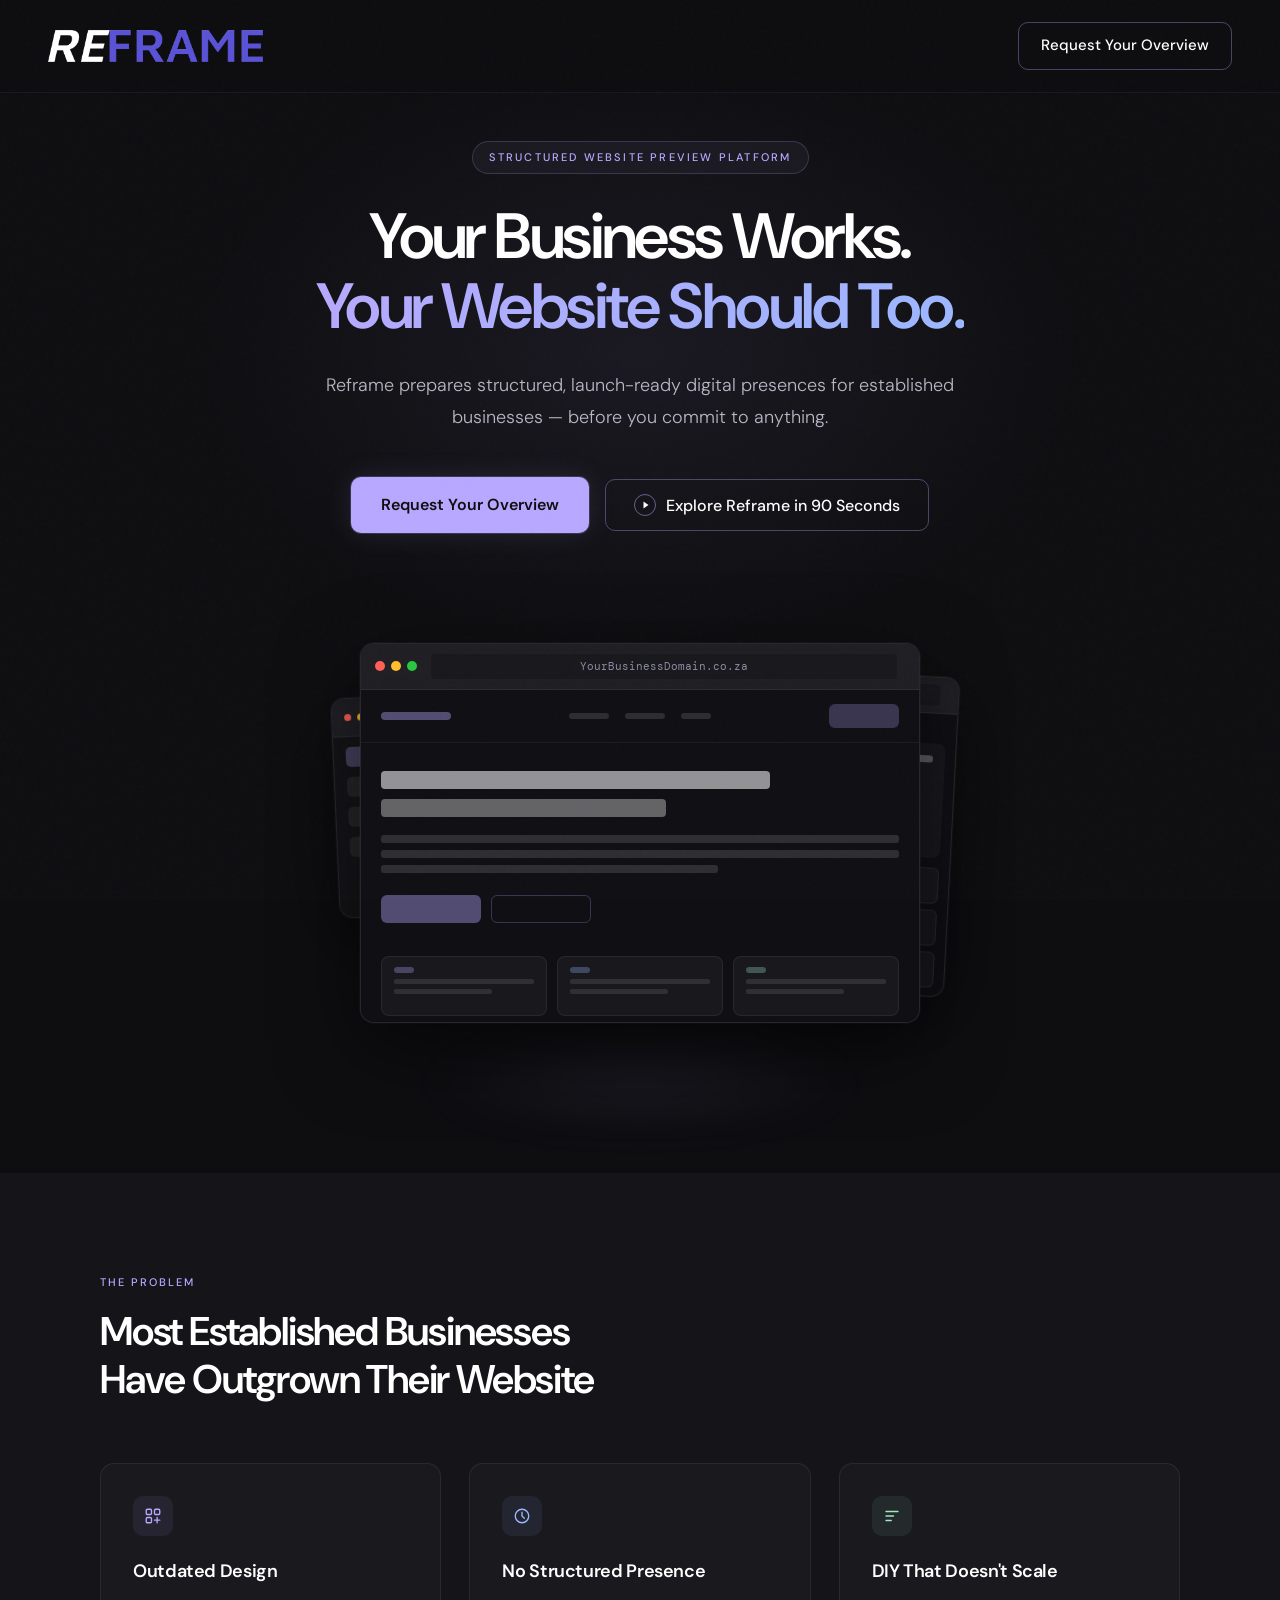
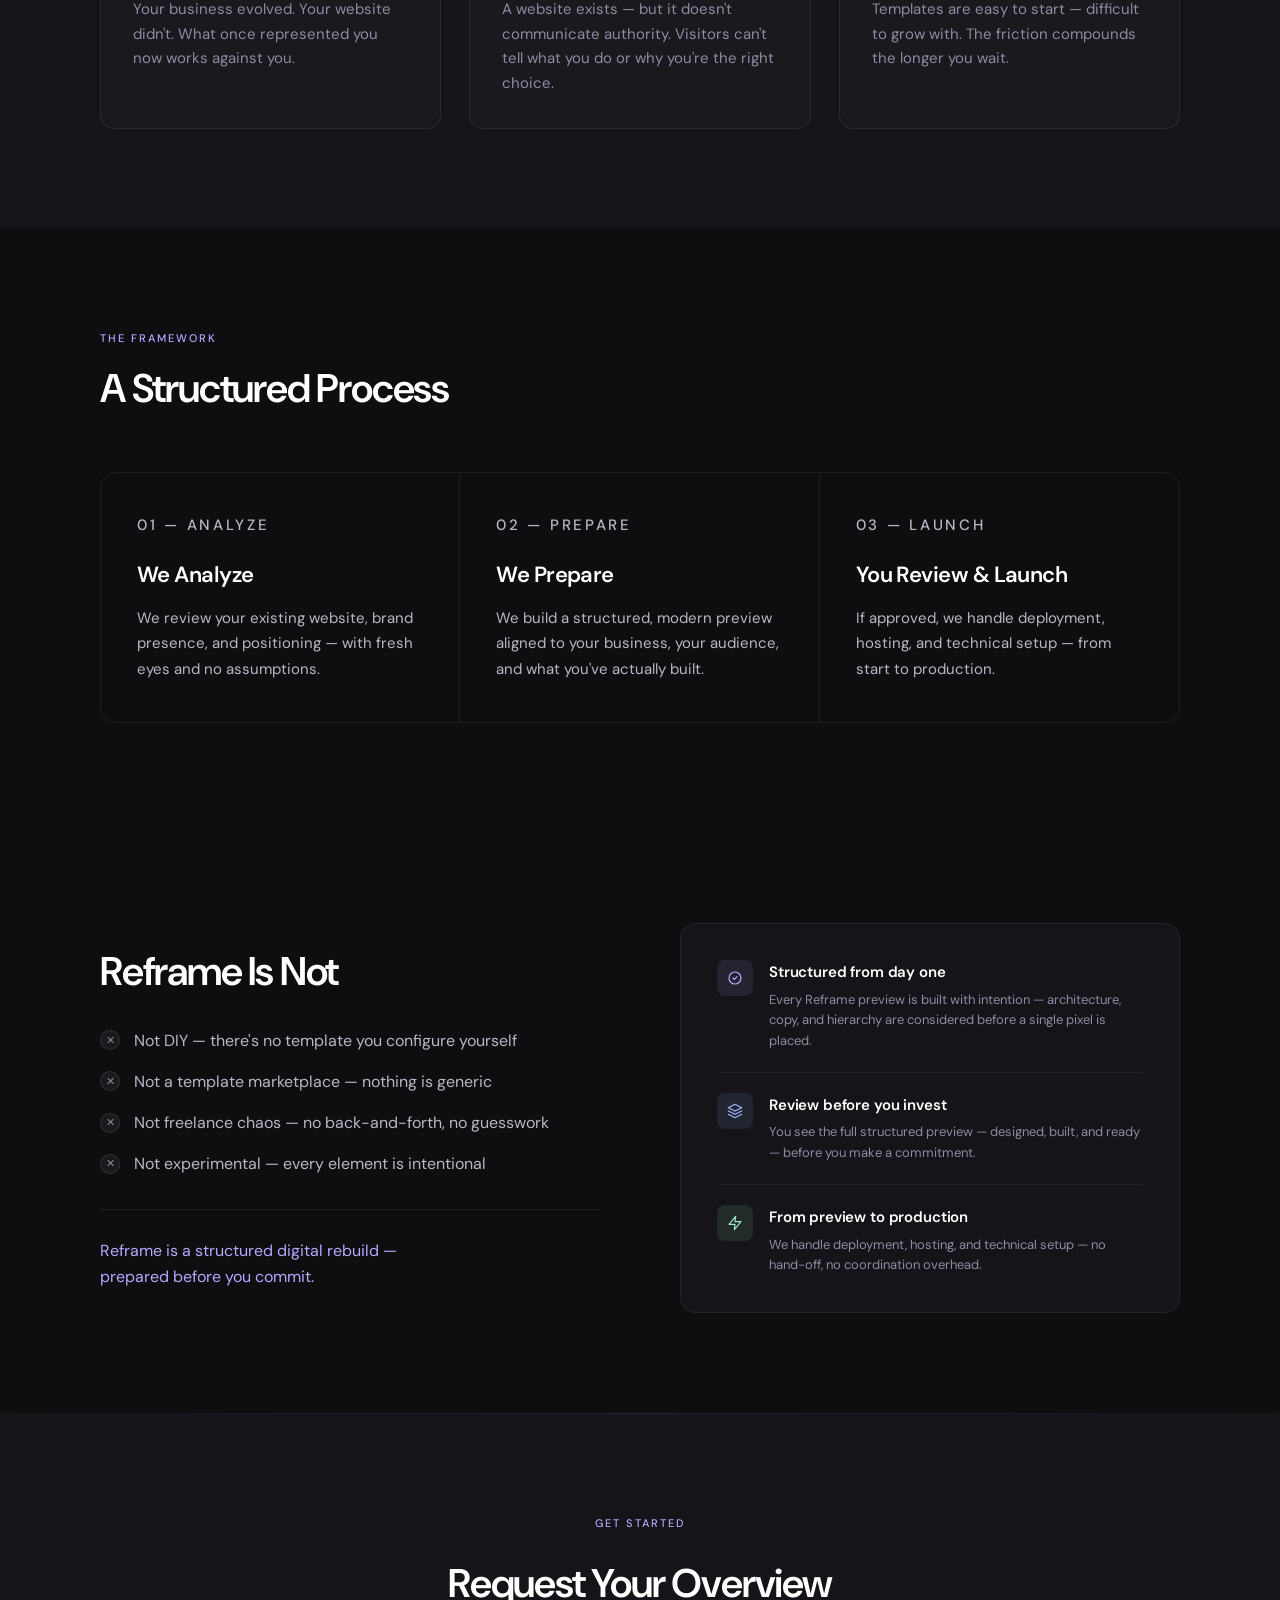
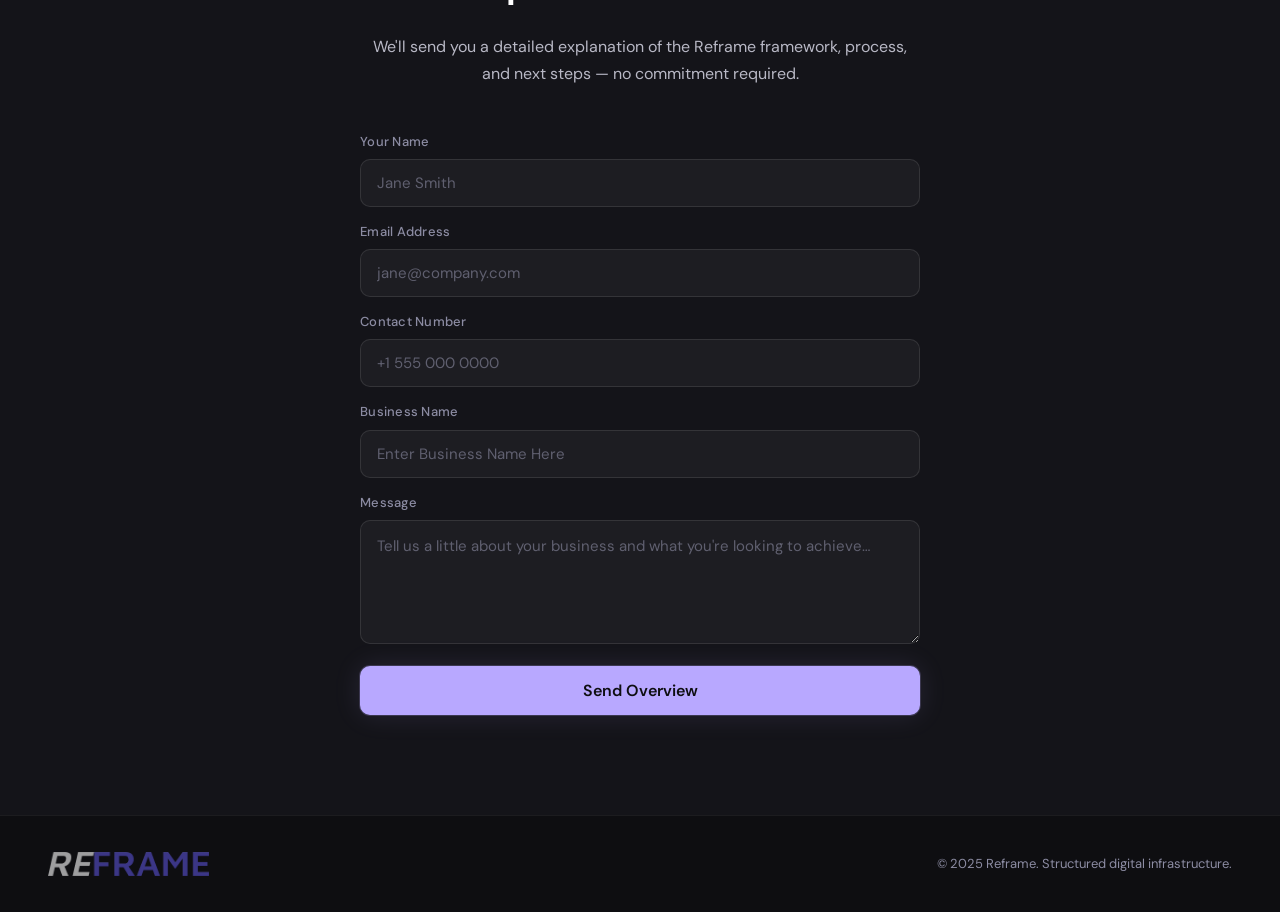
==== index.html @ ee1ba401 "Update index.html" ====
<!DOCTYPE html>
<html lang="en">
<head>
  <meta charset="UTF-8" />
  <meta name="viewport" content="width=device-width, initial-scale=1.0" />

  <!-- ─── PRIMARY SEO ───────────────────────────────────── -->
  <title>Reframe — Structured Website Preview Platform for Established Businesses</title>
  <meta name="description" content="Reframe prepares structured, launch-ready digital presences for established businesses — before you commit to anything. Review your new website before you invest." />
  <meta name="keywords" content="website redesign, structured website preview, business website rebuild, professional web presence, website for established businesses, launch-ready website" />
  <meta name="robots" content="index, follow" />
  <meta name="author" content="Reframe" />
  <link rel="canonical" href="https://www.reframe.io/" />

  <!-- ─── OPEN GRAPH (Facebook, LinkedIn) ───────────────── -->
  <meta property="og:type"        content="website" />
  <meta property="og:url"         content="https://www.reframe.io/" />
  <meta property="og:title"       content="Reframe — Structured Website Preview Platform" />
  <meta property="og:description" content="Reframe prepares structured, launch-ready digital presences for established businesses — before you commit to anything." />
  <meta property="og:image"       content="https://www.reframe.io/assets/og-image.png" />
  <meta property="og:image:width"  content="1200" />
  <meta property="og:image:height" content="630" />
  <meta property="og:site_name"   content="Reframe" />
  <meta property="og:locale"      content="en_US" />

  <!-- ─── TWITTER CARD ──────────────────────────────────── -->
  <meta name="twitter:card"        content="summary_large_image" />
  <meta name="twitter:title"       content="Reframe — Structured Website Preview Platform" />
  <meta name="twitter:description" content="Reframe prepares structured, launch-ready digital presences for established businesses — before you commit to anything." />
  <meta name="twitter:image"       content="https://www.reframe.io/assets/og-image.png" />

  <!-- ─── FAVICON ───────────────────────────────────────── -->
  <link rel="icon"             type="image/svg+xml"  href="assets/favicon.svg" />
  <link rel="icon"             type="image/png"      href="assets/favicon.png" sizes="32x32" />
  <link rel="apple-touch-icon"                       href="assets/apple-touch-icon.png" sizes="180x180" />

  <!-- ─── STRUCTURED DATA (JSON-LD) ────────────────────── -->
  <script type="application/ld+json">
  {
    "@context": "https://schema.org",
    "@type": "Organization",
    "name": "Reframe",
    "url": "https://www.reframe.io",
    "logo": "https://www.reframe.io/assets/reframe-logo.png",
    "description": "Reframe is a structured website preview platform for established businesses. We prepare launch-ready digital presences before you commit to anything.",
    "sameAs": [],
    "contactPoint": {
      "@type": "ContactPoint",
      "contactType": "customer enquiries",
      "availableLanguage": "English"
    }
  }
  </script>

  <script type="application/ld+json">
  {
    "@context": "https://schema.org",
    "@type": "WebSite",
    "name": "Reframe",
    "url": "https://www.reframe.io",
    "description": "Structured website preview platform for established businesses.",
    "potentialAction": {
      "@type": "SearchAction",
      "target": "https://www.reframe.io/?s={search_term_string}",
      "query-input": "required name=search_term_string"
    }
  }
  </script>

  <!-- ─── PERFORMANCE ───────────────────────────────────── -->
  <link rel="preconnect" href="https://fonts.googleapis.com" />
  <link rel="preconnect" href="https://fonts.gstatic.com" crossorigin />
  <link href="https://fonts.googleapis.com/css2?family=DM+Sans:ital,opsz,wght@0,9..40,300;0,9..40,400;0,9..40,500;0,9..40,600;1,9..40,300&family=DM+Mono:wght@300;400&display=swap" rel="stylesheet" />
  <style>
    *, *::before, *::after { box-sizing: border-box; margin: 0; padding: 0; }

    :root {
      --bg-primary:    #0E0E11;
      --bg-alt:        #141419;
      --text-primary:  #FFFFFF;
      --text-secondary:#B8B8C5;
      --text-muted:    #8C8CA3;
      --accent-lav:    #B8A8FF;
      --accent-blue:   #9BB8FF;
      --accent-mint:   #9FE6C3;
      --glow-lav:      rgba(184,168,255,0.12);
      --glow-lav-hover:rgba(184,168,255,0.18);
      --border-subtle: rgba(184,168,255,0.12);
    }

    html { scroll-behavior: smooth; }

    body {
      background: var(--bg-primary);
      color: var(--text-primary);
      font-family: 'DM Sans', sans-serif;
      font-size: 18px;
      line-height: 1.7;
      -webkit-font-smoothing: antialiased;
      overflow-x: hidden;
    }

    /* ─── NOISE TEXTURE OVERLAY ─────────────────────── */
    body::before {
      content: '';
      position: fixed;
      inset: 0;
      background-image: url("data:image/svg+xml,%3Csvg viewBox='0 0 256 256' xmlns='http://www.w3.org/2000/svg'%3E%3Cfilter id='noise'%3E%3CfeTurbulence type='fractalNoise' baseFrequency='0.9' numOctaves='4' stitchTiles='stitch'/%3E%3C/filter%3E%3Crect width='100%25' height='100%25' filter='url(%23noise)' opacity='0.04'/%3E%3C/svg%3E");
      pointer-events: none;
      z-index: 999;
      opacity: 0.5;
    }

    /* ─── NAVIGATION ────────────────────────────────── */
    nav {
      position: fixed;
      top: 0; left: 0; right: 0;
      z-index: 100;
      display: flex;
      align-items: center;
      justify-content: space-between;
      padding: 22px 48px;
      background: rgba(14,14,17,0.82);
      backdrop-filter: blur(14px);
      -webkit-backdrop-filter: blur(14px);
      border-bottom: 1px solid rgba(184,168,255,0.07);
    }

    .nav-logo {
      display: inline-flex;
      align-items: center;
      text-decoration: none;
    }
    .nav-logo img {
      height: 32px;
      width: auto;
      display: block;
    }
    .nav-logo span { color: var(--accent-lav); }

    .nav-cta {
      display: inline-flex;
      align-items: center;
      gap: 8px;
      padding: 10px 22px;
      border: 1px solid rgba(184,168,255,0.35);
      border-radius: 10px;
      color: var(--text-primary);
      font-size: 15px;
      font-weight: 500;
      text-decoration: none;
      background: transparent;
      cursor: pointer;
      transition: background 0.25s, border-color 0.25s;
      font-family: inherit;
    }
    .nav-cta:hover {
      background: rgba(184,168,255,0.08);
      border-color: rgba(184,168,255,0.55);
    }

    /* ─── HERO ──────────────────────────────────────── */
    .hero {
      min-height: 100vh;
      display: flex;
      flex-direction: column;
      align-items: center;
      justify-content: center;
      padding: 140px 24px 80px;
      text-align: center;
      position: relative;
      overflow: hidden;
    }

    /* Radial glow behind hero content */
    .hero::after {
      content: '';
      position: absolute;
      top: 30%;
      left: 50%;
      transform: translate(-50%, -50%);
      width: 900px;
      height: 600px;
      background: radial-gradient(ellipse at center, rgba(184,168,255,0.07) 0%, transparent 70%);
      pointer-events: none;
      z-index: 0;
    }

    .hero-inner { position: relative; z-index: 2; }

    .hero-label {
      display: inline-block;
      font-size: 11px;
      font-weight: 500;
      letter-spacing: 0.2em;
      text-transform: uppercase;
      color: var(--accent-lav);
      margin-bottom: 28px;
      padding: 6px 16px;
      border: 1px solid rgba(184,168,255,0.2);
      border-radius: 100px;
      background: rgba(184,168,255,0.05);
    }

    .hero h1 {
      font-size: clamp(40px, 6vw, 64px);
      font-weight: 600;
      letter-spacing: -0.04em;
      line-height: 1.1;
      margin-bottom: 28px;
      color: var(--text-primary);
    }

    .hero h1 em {
      font-style: normal;
      background: linear-gradient(135deg, var(--accent-lav) 0%, var(--accent-blue) 100%);
      -webkit-background-clip: text;
      -webkit-text-fill-color: transparent;
      background-clip: text;
    }

    .hero-sub {
      max-width: 650px;
      margin: 0 auto 44px;
      color: var(--text-secondary);
      font-size: 18px;
      font-weight: 300;
      line-height: 1.75;
    }

    .hero-buttons {
      display: flex;
      align-items: center;
      justify-content: center;
      gap: 16px;
      flex-wrap: wrap;
    }

    /* Primary button */
    .btn-primary {
      position: relative;
      display: inline-flex;
      align-items: center;
      gap: 8px;
      padding: 14px 30px;
      background: var(--accent-lav);
      color: #0E0E11;
      border: none;
      border-radius: 10px;
      font-size: 16px;
      font-weight: 600;
      font-family: inherit;
      cursor: pointer;
      text-decoration: none;
      box-shadow: 0 0 28px rgba(184,168,255,0.12), 0 0 0 1px rgba(184,168,255,0.2);
      transition: transform 0.22s cubic-bezier(.34,1.56,.64,1), box-shadow 0.22s;
      overflow: hidden;
    }
    .btn-primary:hover {
      transform: scale(1.03);
      box-shadow: 0 0 40px rgba(184,168,255,0.18), 0 0 0 1px rgba(184,168,255,0.3);
    }
    /* Animated light streak */
    .btn-primary::after {
      content: '';
      position: absolute;
      top: -50%;
      left: -80%;
      width: 60%;
      height: 200%;
      background: linear-gradient(105deg, transparent, rgba(255,255,255,0.22), transparent);
      transform: skewX(-20deg);
      transition: none;
    }
    .btn-primary:hover::after {
      animation: streak 1.2s ease forwards;
    }
    @keyframes streak {
      0%   { left: -80%; opacity: 1; }
      100% { left: 130%; opacity: 0; }
    }

    /* Secondary button */
    .btn-secondary {
      display: inline-flex;
      align-items: center;
      gap: 10px;
      padding: 14px 28px;
      background: transparent;
      color: var(--text-primary);
      border: 1px solid rgba(184,168,255,0.35);
      border-radius: 10px;
      font-size: 16px;
      font-weight: 500;
      font-family: inherit;
      cursor: pointer;
      transition: background 0.22s, border-color 0.22s;
      text-decoration: none;
    }
    .btn-secondary:hover {
      background: rgba(184,168,255,0.08);
      border-color: rgba(184,168,255,0.55);
    }

    .play-icon {
      display: inline-flex;
      align-items: center;
      justify-content: center;
      width: 22px;
      height: 22px;
      border: 1px solid rgba(184,168,255,0.5);
      border-radius: 50%;
      flex-shrink: 0;
    }
    .play-icon svg { margin-left: 2px; }

    /* ─── HERO WINDOWS ──────────────────────────────── */
    .hero-visual {
      position: relative;
      margin-top: 80px;
      width: 100%;
      max-width: 1000px;
      height: 480px;
      perspective: 1400px;
    }

    /* Glow beneath windows */
    .hero-visual::before {
      content: '';
      position: absolute;
      bottom: -40px;
      left: 50%;
      transform: translateX(-50%);
      width: 70%;
      height: 100px;
      background: radial-gradient(ellipse, rgba(184,168,255,0.08) 0%, transparent 70%);
      filter: blur(20px);
      pointer-events: none;
    }

    .ui-window {
      position: absolute;
      border-radius: 14px;
      background: #16161C;
      border: 1px solid rgba(255,255,255,0.07);
      box-shadow: 0 24px 80px rgba(0,0,0,0.55), 0 0 0 1px rgba(255,255,255,0.04);
      overflow: hidden;
      animation: float 6s ease-in-out infinite;
      will-change: transform;
    }

    .ui-window-main {
      width: 560px;
      height: 380px;
      top: 30px;
      left: 50%;
      transform: translateX(-50%);
      z-index: 3;
      animation-delay: 0s;
    }

    .ui-window-mobile {
      width: 180px;
      height: 320px;
      top: 60px;
      right: 2%;
      transform: rotate(3deg);
      z-index: 2;
      animation-delay: -2s;
    }

    .ui-window-cms {
      width: 260px;
      height: 220px;
      top: 80px;
      left: 3%;
      transform: rotate(-2.5deg);
      z-index: 2;
      animation-delay: -4s;
    }

    @keyframes float {
      0%,100% { transform: translateY(0) translateX(-50%); }
      50%      { transform: translateY(-10px) translateX(-50%); }
    }
    .ui-window-mobile { animation: floatMobile 6s ease-in-out infinite; }
    @keyframes floatMobile {
      0%,100% { transform: translateY(0) rotate(3deg); }
      50%      { transform: translateY(-10px) rotate(3deg); }
    }
    .ui-window-cms { animation: floatCMS 6s ease-in-out infinite; }
    @keyframes floatCMS {
      0%,100% { transform: translateY(0) rotate(-2.5deg); }
      50%      { transform: translateY(-8px) rotate(-2.5deg); }
    }

    /* Window chrome bar */
    .win-chrome {
      display: flex;
      align-items: center;
      gap: 6px;
      padding: 10px 14px;
      background: rgba(255,255,255,0.04);
      border-bottom: 1px solid rgba(255,255,255,0.06);
      backdrop-filter: blur(8px);
    }
    .win-dot {
      width: 10px; height: 10px;
      border-radius: 50%;
    }
    .dot-red   { background: #FF5F57; }
    .dot-yel   { background: #FFBD2E; }
    .dot-grn   { background: #28C840; }

    .win-url {
      flex: 1;
      text-align: center;
      font-size: 11px;
      font-family: 'DM Mono', monospace;
      color: var(--text-muted);
      background: rgba(0,0,0,0.2);
      border-radius: 4px;
      padding: 3px 8px;
      margin: 0 8px;
    }

    /* Main window content — desktop mockup */
    .win-body { padding: 0; overflow: hidden; }

    .mock-desktop {
      height: calc(380px - 34px);
      background: #0F0F14;
      display: flex;
      flex-direction: column;
    }
    .mock-topbar {
      padding: 14px 20px;
      display: flex;
      align-items: center;
      justify-content: space-between;
      border-bottom: 1px solid rgba(255,255,255,0.05);
    }
    .mock-logo-bar {
      width: 70px;
      height: 8px;
      background: rgba(184,168,255,0.4);
      border-radius: 4px;
    }
    .mock-nav-items {
      display: flex; gap: 16px;
    }
    .mock-nav-item {
      width: 40px; height: 6px;
      background: rgba(255,255,255,0.12);
      border-radius: 3px;
    }
    .mock-cta-bar {
      width: 70px; height: 24px;
      background: rgba(184,168,255,0.25);
      border-radius: 6px;
    }
    .mock-hero-area {
      padding: 28px 20px 20px;
      flex: 1;
    }
    .mock-h1-line {
      height: 18px;
      width: 75%;
      background: rgba(255,255,255,0.55);
      border-radius: 4px;
      margin-bottom: 10px;
    }
    .mock-h1-line-2 {
      height: 18px;
      width: 55%;
      background: rgba(255,255,255,0.35);
      border-radius: 4px;
      margin-bottom: 18px;
    }
    .mock-sub-lines { margin-bottom: 22px; }
    .mock-sub-line {
      height: 8px;
      background: rgba(255,255,255,0.13);
      border-radius: 3px;
      margin-bottom: 7px;
    }
    .mock-sub-line:last-child { width: 65%; }
    .mock-buttons-row { display: flex; gap: 10px; }
    .mock-btn {
      height: 28px;
      width: 100px;
      border-radius: 6px;
    }
    .mock-btn-fill { background: rgba(184,168,255,0.4); }
    .mock-btn-ghost {
      background: transparent;
      border: 1px solid rgba(184,168,255,0.25);
    }
    .mock-cards {
      display: grid;
      grid-template-columns: 1fr 1fr 1fr;
      gap: 10px;
      padding: 0 20px 20px;
    }
    .mock-card {
      height: 60px;
      background: rgba(255,255,255,0.04);
      border: 1px solid rgba(255,255,255,0.07);
      border-radius: 8px;
      padding: 10px 12px;
    }
    .mock-card-dot {
      width: 20px; height: 6px;
      background: rgba(184,168,255,0.3);
      border-radius: 3px;
      margin-bottom: 6px;
    }
    .mock-card-lines { display: flex; flex-direction: column; gap: 5px; }
    .mock-card-line {
      height: 5px;
      background: rgba(255,255,255,0.1);
      border-radius: 2px;
    }
    .mock-card-line:last-child { width: 70%; }

    /* Mobile mockup */
    .mock-mobile {
      height: calc(320px - 34px);
      background: #0F0F14;
      display: flex;
      flex-direction: column;
      padding: 12px 10px;
      gap: 10px;
    }
    .mock-mob-bar {
      height: 8px;
      background: rgba(184,168,255,0.3);
      border-radius: 4px;
      width: 50%;
    }
    .mock-mob-hero {
      background: rgba(255,255,255,0.04);
      border-radius: 8px;
      padding: 12px;
      flex: 1;
    }
    .mock-mob-line {
      height: 7px;
      background: rgba(255,255,255,0.3);
      border-radius: 3px;
      margin-bottom: 6px;
    }
    .mock-mob-line:nth-child(2) { width: 80%; background: rgba(255,255,255,0.18); }
    .mock-mob-line:nth-child(3) { width: 60%; background: rgba(255,255,255,0.12); }
    .mock-mob-btn {
      margin-top: 14px;
      height: 24px;
      width: 80%;
      background: rgba(184,168,255,0.35);
      border-radius: 5px;
    }
    .mock-mob-cards {
      display: flex;
      flex-direction: column;
      gap: 6px;
    }
    .mock-mob-card {
      height: 36px;
      background: rgba(255,255,255,0.04);
      border: 1px solid rgba(255,255,255,0.07);
      border-radius: 6px;
    }

    /* CMS mockup */
    .mock-cms {
      height: calc(220px - 34px);
      background: #0C0C10;
      display: flex;
      gap: 0;
    }
    .mock-cms-sidebar {
      width: 44px;
      background: rgba(255,255,255,0.03);
      border-right: 1px solid rgba(255,255,255,0.06);
      padding: 10px 0;
      display: flex;
      flex-direction: column;
      align-items: center;
      gap: 10px;
    }
    .cms-icon {
      width: 20px; height: 20px;
      background: rgba(255,255,255,0.07);
      border-radius: 5px;
    }
    .cms-icon-active { background: rgba(184,168,255,0.3); }
    .mock-cms-main {
      flex: 1;
      padding: 12px;
      display: flex;
      flex-direction: column;
      gap: 8px;
    }
    .cms-header-row {
      display: flex;
      align-items: center;
      justify-content: space-between;
    }
    .cms-title-bar {
      width: 80px; height: 8px;
      background: rgba(255,255,255,0.35);
      border-radius: 3px;
    }
    .cms-add-btn {
      width: 50px; height: 18px;
      background: rgba(184,168,255,0.25);
      border-radius: 4px;
    }
    .cms-row {
      display: flex;
      gap: 6px;
      align-items: center;
      padding: 6px 8px;
      background: rgba(255,255,255,0.03);
      border-radius: 5px;
      border: 1px solid rgba(255,255,255,0.05);
    }
    .cms-row-dot {
      width: 6px; height: 6px;
      border-radius: 50%;
      background: var(--accent-mint);
      flex-shrink: 0;
    }
    .cms-row-label { flex: 1; height: 6px; background: rgba(255,255,255,0.15); border-radius: 3px; }
    .cms-row-label-sm { width: 50%; }
    .cms-row-badge {
      width: 30px; height: 12px;
      background: rgba(155,184,255,0.2);
      border-radius: 3px;
      flex-shrink: 0;
    }

    /* ─── SECTION BASE ──────────────────────────────── */
    section { padding: 100px 48px; }
    .section-alt { background: var(--bg-alt); }
    .section-inner { max-width: 1080px; margin: 0 auto; }

    /* ─── PROBLEM SECTION ───────────────────────────── */
    .problem-section { background: var(--bg-alt); }

    .section-eyebrow {
      font-size: 11px;
      font-weight: 500;
      letter-spacing: 0.18em;
      text-transform: uppercase;
      color: var(--accent-lav);
      margin-bottom: 16px;
    }

    .section-title {
      font-size: clamp(28px, 4vw, 40px);
      font-weight: 600;
      letter-spacing: -0.03em;
      line-height: 1.2;
      margin-bottom: 60px;
      color: var(--text-primary);
    }

    .problem-grid {
      display: grid;
      grid-template-columns: repeat(auto-fit, minmax(260px, 1fr));
      gap: 28px;
    }

    .problem-card {
      padding: 32px;
      background: rgba(255,255,255,0.025);
      border: 1px solid rgba(255,255,255,0.07);
      border-radius: 14px;
      transition: border-color 0.3s, background 0.3s;
    }
    .problem-card:hover {
      border-color: rgba(184,168,255,0.2);
      background: rgba(184,168,255,0.03);
    }

    .problem-icon {
      width: 40px; height: 40px;
      border-radius: 10px;
      background: rgba(184,168,255,0.08);
      display: flex;
      align-items: center;
      justify-content: center;
      margin-bottom: 20px;
      color: var(--accent-lav);
    }

    .problem-card h3 {
      font-size: 18px;
      font-weight: 600;
      letter-spacing: -0.02em;
      color: var(--text-primary);
      margin-bottom: 10px;
    }

    .problem-card p {
      font-size: 15px;
      color: var(--text-muted);
      line-height: 1.65;
    }

    /* ─── HOW IT WORKS ──────────────────────────────── */
    .process-blocks {
      display: grid;
      grid-template-columns: repeat(auto-fit, minmax(260px, 1fr));
      gap: 0;
      border: 1px solid rgba(255,255,255,0.07);
      border-radius: 16px;
      overflow: hidden;
    }

    .process-block {
      padding: 40px 36px;
      border-right: 1px solid rgba(255,255,255,0.07);
      position: relative;
      transition: background 0.3s;
      cursor: default;
    }
    .process-block:last-child { border-right: none; }
    .process-block:hover { background: rgba(184,168,255,0.03); }

    /* Lavender underline accent on hover */
    .process-block::after {
      content: '';
      position: absolute;
      bottom: 0; left: 36px; right: 36px;
      height: 2px;
      background: var(--accent-lav);
      opacity: 0;
      transform: scaleX(0);
      transform-origin: left;
      transition: opacity 0.3s, transform 0.35s cubic-bezier(.34,1.56,.64,1);
    }
    .process-block:hover::after {
      opacity: 1;
      transform: scaleX(1);
    }

    .process-step {
      font-size: 11px;
      font-weight: 500;
      letter-spacing: 0.18em;
      text-transform: uppercase;
      color: var(--accent-lav);
      margin-bottom: 18px;
    }

    .process-block h3 {
      font-size: 22px;
      font-weight: 600;
      letter-spacing: -0.025em;
      color: var(--text-primary);
      margin-bottom: 12px;
    }

    .process-block p {
      font-size: 15px;
      color: var(--text-secondary);
      line-height: 1.7;
    }

    /* ─── WHAT REFRAME IS NOT ───────────────────────── */
    .notlist-section { background: var(--bg-primary); }

    .notlist-wrapper {
      display: grid;
      grid-template-columns: 1fr 1fr;
      gap: 80px;
      align-items: center;
    }

    .notlist-left h2 {
      font-size: clamp(28px, 4vw, 40px);
      font-weight: 600;
      letter-spacing: -0.03em;
      line-height: 1.2;
      margin-bottom: 32px;
    }

    .notlist {
      list-style: none;
      display: flex;
      flex-direction: column;
      gap: 14px;
    }
    .notlist li {
      display: flex;
      align-items: center;
      gap: 14px;
      font-size: 16px;
      color: var(--text-secondary);
    }
    .notlist-x {
      width: 20px; height: 20px;
      border-radius: 50%;
      background: rgba(255,255,255,0.05);
      border: 1px solid rgba(255,255,255,0.1);
      display: flex;
      align-items: center;
      justify-content: center;
      flex-shrink: 0;
      color: var(--text-muted);
      font-size: 11px;
    }

    .notlist-tagline {
      margin-top: 32px;
      padding-top: 28px;
      border-top: 1px solid rgba(255,255,255,0.07);
      font-size: 16px;
      color: var(--accent-lav);
      font-weight: 400;
      line-height: 1.6;
    }

    .notlist-right {
      padding: 36px;
      background: var(--bg-alt);
      border: 1px solid rgba(255,255,255,0.07);
      border-radius: 16px;
      display: flex;
      flex-direction: column;
      gap: 20px;
    }

    .notlist-card-row {
      display: flex;
      align-items: flex-start;
      gap: 16px;
    }
    .notlist-card-icon {
      width: 36px; height: 36px;
      border-radius: 8px;
      display: flex;
      align-items: center;
      justify-content: center;
      flex-shrink: 0;
    }
    .icon-lav  { background: rgba(184,168,255,0.1); color: var(--accent-lav); }
    .icon-blue { background: rgba(155,184,255,0.1); color: var(--accent-blue); }
    .icon-mint { background: rgba(159,230,195,0.1); color: var(--accent-mint); }

    .notlist-card-text h4 {
      font-size: 15px;
      font-weight: 600;
      color: var(--text-primary);
      margin-bottom: 4px;
      letter-spacing: -0.01em;
    }
    .notlist-card-text p {
      font-size: 13px;
      color: var(--text-muted);
      line-height: 1.6;
    }

    .notlist-divider {
      height: 1px;
      background: rgba(255,255,255,0.06);
    }

    /* ─── CTA SECTION ───────────────────────────────── */
    .cta-section {
      background: var(--bg-alt);
      border-top: 1px solid transparent;
      border-image: linear-gradient(90deg, transparent 0%, rgba(184,168,255,0.1) 50%, transparent 100%) 1;
    }

    .cta-inner {
      max-width: 560px;
      margin: 0 auto;
      text-align: center;
    }

    .cta-section h2 {
      font-size: clamp(28px, 4vw, 40px);
      font-weight: 600;
      letter-spacing: -0.03em;
      margin-bottom: 16px;
    }

    .cta-sub {
      font-size: 16px;
      color: var(--text-secondary);
      margin-bottom: 44px;
      line-height: 1.7;
    }

    .cta-form {
      display: flex;
      flex-direction: column;
      gap: 14px;
      text-align: left;
    }

    .form-field {
      display: flex;
      flex-direction: column;
      gap: 6px;
    }
    .form-label {
      font-size: 13px;
      font-weight: 500;
      color: var(--text-muted);
      letter-spacing: 0.02em;
    }
    .form-input {
      padding: 13px 16px;
      background: rgba(255,255,255,0.04);
      border: 1px solid rgba(255,255,255,0.1);
      border-radius: 10px;
      color: var(--text-primary);
      font-size: 15px;
      font-family: inherit;
      outline: none;
      transition: border-color 0.2s, background 0.2s;
    }
    .form-input::placeholder { color: var(--text-muted); opacity: 0.6; }
    .form-input:focus {
      border-color: rgba(184,168,255,0.4);
      background: rgba(184,168,255,0.04);
    }

    .form-submit {
      width: 100%;
      margin-top: 8px;
      justify-content: center;
      text-align: center;
    }
    .form-textarea {
      resize: vertical;
      min-height: 110px;
      line-height: 1.6;
      font-family: inherit;
    }

    .form-success {
      display: none;
      text-align: center;
      padding: 28px;
      background: rgba(159,230,195,0.06);
      border: 1px solid rgba(159,230,195,0.2);
      border-radius: 12px;
      color: var(--accent-mint);
      font-size: 16px;
      font-weight: 500;
    }
    .form-success.visible { display: block; }

    /* ─── FOOTER ────────────────────────────────────── */
    footer {
      padding: 36px 48px;
      border-top: 1px solid rgba(255,255,255,0.06);
      display: flex;
      align-items: center;
      justify-content: space-between;
    }
    .footer-logo {
      display: inline-flex;
      align-items: center;
    }
    .footer-logo img {
      height: 24px;
      width: auto;
      display: block;
      opacity: 0.6;
      transition: opacity 0.2s;
    }
    .footer-logo img:hover {
      opacity: 0.9;
    }
    .footer-logo span { color: var(--accent-lav); }
    .footer-copy {
      font-size: 13px;
      color: var(--text-muted);
    }

    /* ─── VIDEO MODAL ───────────────────────────────── */
    .modal-overlay {
      display: none;
      position: fixed;
      inset: 0;
      background: rgba(0,0,0,0.82);
      z-index: 200;
      align-items: center;
      justify-content: center;
      padding: 24px;
      backdrop-filter: blur(6px);
    }
    .modal-overlay.open {
      display: flex;
      animation: fadeInModal 0.3s ease;
    }
    @keyframes fadeInModal {
      from { opacity: 0; }
      to   { opacity: 1; }
    }

    .modal-box {
      width: 100%;
      max-width: 760px;
      background: #141419;
      border: 1px solid rgba(184,168,255,0.15);
      border-radius: 14px;
      overflow: hidden;
      box-shadow: 0 0 80px rgba(184,168,255,0.12), 0 40px 120px rgba(0,0,0,0.7);
      animation: slideUpModal 0.3s cubic-bezier(.34,1.56,.64,1);
    }
    @keyframes slideUpModal {
      from { transform: translateY(24px); opacity: 0; }
      to   { transform: translateY(0);    opacity: 1; }
    }

    .modal-header {
      display: flex;
      align-items: center;
      justify-content: space-between;
      padding: 20px 24px;
      border-bottom: 1px solid rgba(255,255,255,0.07);
    }
    .modal-title {
      font-size: 17px;
      font-weight: 600;
      color: var(--text-primary);
      letter-spacing: -0.02em;
    }
    .modal-close {
      width: 32px; height: 32px;
      border-radius: 8px;
      background: rgba(255,255,255,0.06);
      border: none;
      cursor: pointer;
      display: flex;
      align-items: center;
      justify-content: center;
      color: var(--text-muted);
      font-size: 18px;
      transition: background 0.2s, color 0.2s;
    }
    .modal-close:hover {
      background: rgba(184,168,255,0.1);
      color: var(--text-primary);
    }

    .modal-video-area {
      position: relative;
      width: 100%;
      padding-top: 56.25%; /* 16:9 */
      background: #000;
      overflow: hidden;
    }

    .modal-placeholder {
      display: flex;
      flex-direction: column;
      align-items: center;
      gap: 16px;
      color: var(--text-muted);
    }
    .modal-play-btn {
      width: 64px; height: 64px;
      border-radius: 50%;
      background: rgba(184,168,255,0.1);
      border: 1px solid rgba(184,168,255,0.3);
      display: flex;
      align-items: center;
      justify-content: center;
      cursor: pointer;
      transition: background 0.2s, transform 0.2s;
      color: var(--accent-lav);
    }
    .modal-play-btn:hover {
      background: rgba(184,168,255,0.18);
      transform: scale(1.06);
    }
    .modal-play-btn svg { margin-left: 4px; }
    .modal-placeholder p {
      font-size: 14px;
      color: var(--text-muted);
    }

    /* ─── SCROLL REVEAL ─────────────────────────────── */
    .reveal {
      opacity: 0;
      transform: translateY(22px);
      transition: opacity 0.65s cubic-bezier(.25,.46,.45,.94), transform 0.65s cubic-bezier(.25,.46,.45,.94);
    }
    .reveal.visible {
      opacity: 1;
      transform: translateY(0);
    }
    .reveal-d1 { transition-delay: 0.1s; }
    .reveal-d2 { transition-delay: 0.2s; }
    .reveal-d3 { transition-delay: 0.3s; }

    /* ─── RESPONSIVE ────────────────────────────────── */
    @media (max-width: 900px) {
      nav { padding: 18px 24px; }
      section { padding: 72px 24px; }

      .hero-visual { height: 320px; }
      .ui-window-main  { width: 400px; height: 270px; }
      .ui-window-mobile { display: none; }
      .ui-window-cms { display: none; }

      .notlist-wrapper { grid-template-columns: 1fr; gap: 48px; }
      .notlist-right { display: none; }

      footer { flex-direction: column; gap: 12px; text-align: center; }
    }

    @media (max-width: 600px) {
      .hero-visual { display: none; }
      .process-blocks { grid-template-columns: 1fr; }
      .process-block { border-right: none; border-bottom: 1px solid rgba(255,255,255,0.07); }
      .process-block:last-child { border-bottom: none; }
    }
  </style>
</head>
<body>

  <!-- ───────────────────────────────────── NAVIGATION -->
  <nav>
    <a href="#" class="nav-logo">
      <img src="assets/reframe-logo.png" alt="Reframe — Structured Website Preview Platform" />
    </a>
    <a href="#overview" class="nav-cta">Request Your Overview</a>
  </nav>

  <!-- ───────────────────────────────────── HERO -->
  <section class="hero">
    <div class="hero-inner">
      <div class="hero-label">Structured Website Preview Platform</div>

      <h1>
        Your Business Works.<br/>
        <em>Your Website Should Too.</em>
      </h1>

      <p class="hero-sub">
        Reframe prepares structured, launch-ready digital presences for established businesses — before you commit to anything.
      </p>

      <div class="hero-buttons">
        <a href="#overview" class="btn-primary">Request Your Overview</a>
        <button class="btn-secondary" id="openModal">
          <span class="play-icon">
            <svg width="8" height="10" viewBox="0 0 8 10" fill="none">
              <path d="M1.5 1.5L6.5 5L1.5 8.5V1.5Z" fill="currentColor"/>
            </svg>
          </span>
          Explore Reframe in 90 Seconds
        </button>
      </div>

      <!-- Floating UI Windows -->
      <div class="hero-visual" id="heroVisual">

        <!-- Window: Desktop Site -->
        <div class="ui-window ui-window-main">
          <div class="win-chrome">
            <div class="win-dot dot-red"></div>
            <div class="win-dot dot-yel"></div>
            <div class="win-dot dot-grn"></div>
            <div class="win-url">YourBusinessDomain.co.za</div>
          </div>
          <div class="win-body">
            <div class="mock-desktop">
              <div class="mock-topbar">
                <div class="mock-logo-bar"></div>
                <div class="mock-nav-items">
                  <div class="mock-nav-item"></div>
                  <div class="mock-nav-item"></div>
                  <div class="mock-nav-item" style="width:30px"></div>
                </div>
                <div class="mock-cta-bar"></div>
              </div>
              <div class="mock-hero-area">
                <div class="mock-h1-line"></div>
                <div class="mock-h1-line-2"></div>
                <div class="mock-sub-lines">
                  <div class="mock-sub-line"></div>
                  <div class="mock-sub-line"></div>
                  <div class="mock-sub-line"></div>
                </div>
                <div class="mock-buttons-row">
                  <div class="mock-btn mock-btn-fill"></div>
                  <div class="mock-btn mock-btn-ghost"></div>
                </div>
              </div>
              <div class="mock-cards">
                <div class="mock-card"><div class="mock-card-dot"></div><div class="mock-card-lines"><div class="mock-card-line"></div><div class="mock-card-line"></div></div></div>
                <div class="mock-card"><div class="mock-card-dot" style="background:rgba(155,184,255,0.3)"></div><div class="mock-card-lines"><div class="mock-card-line"></div><div class="mock-card-line"></div></div></div>
                <div class="mock-card"><div class="mock-card-dot" style="background:rgba(159,230,195,0.3)"></div><div class="mock-card-lines"><div class="mock-card-line"></div><div class="mock-card-line"></div></div></div>
              </div>
            </div>
          </div>
        </div>

        <!-- Window: Mobile -->
        <div class="ui-window ui-window-mobile">
          <div class="win-chrome" style="padding:7px 10px">
            <div class="win-dot dot-red" style="width:7px;height:7px"></div>
            <div class="win-dot dot-yel" style="width:7px;height:7px"></div>
            <div class="win-dot dot-grn" style="width:7px;height:7px"></div>
            <div class="win-url" style="font-size:9px">mobile</div>
          </div>
          <div class="win-body">
            <div class="mock-mobile">
              <div class="mock-mob-bar"></div>
              <div class="mock-mob-hero">
                <div class="mock-mob-line"></div>
                <div class="mock-mob-line"></div>
                <div class="mock-mob-line"></div>
                <div class="mock-mob-btn"></div>
              </div>
              <div class="mock-mob-cards">
                <div class="mock-mob-card"></div>
                <div class="mock-mob-card"></div>
                <div class="mock-mob-card"></div>
              </div>
            </div>
          </div>
        </div>

        <!-- Window: CMS -->
        <div class="ui-window ui-window-cms">
          <div class="win-chrome" style="padding:8px 12px">
            <div class="win-dot dot-red" style="width:7px;height:7px"></div>
            <div class="win-dot dot-yel" style="width:7px;height:7px"></div>
            <div class="win-dot dot-grn" style="width:7px;height:7px"></div>
            <div class="win-url" style="font-size:9px">cms.reframe</div>
          </div>
          <div class="win-body">
            <div class="mock-cms">
              <div class="mock-cms-sidebar">
                <div class="cms-icon cms-icon-active"></div>
                <div class="cms-icon"></div>
                <div class="cms-icon"></div>
                <div class="cms-icon"></div>
              </div>
              <div class="mock-cms-main">
                <div class="cms-header-row">
                  <div class="cms-title-bar"></div>
                  <div class="cms-add-btn"></div>
                </div>
                <div class="cms-row">
                  <div class="cms-row-dot"></div>
                  <div class="cms-row-label"></div>
                  <div class="cms-row-badge"></div>
                </div>
                <div class="cms-row">
                  <div class="cms-row-dot" style="background:var(--accent-lav)"></div>
                  <div class="cms-row-label cms-row-label-sm"></div>
                  <div class="cms-row-badge" style="background:rgba(184,168,255,0.2)"></div>
                </div>
                <div class="cms-row">
                  <div class="cms-row-dot" style="background:rgba(255,255,255,0.15)"></div>
                  <div class="cms-row-label" style="width:60%"></div>
                  <div class="cms-row-badge"></div>
                </div>
              </div>
            </div>
          </div>
        </div>

      </div><!-- /.hero-visual -->
    </div><!-- /.hero-inner -->
  </section>

  <!-- ───────────────────────────────────── PROBLEM -->
  <section class="problem-section">
    <div class="section-inner">
      <p class="section-eyebrow reveal">The Problem</p>
      <h2 class="section-title reveal reveal-d1">
        Most Established Businesses<br/>Have Outgrown Their Website
      </h2>

      <div class="problem-grid">
        <div class="problem-card reveal reveal-d1">
          <div class="problem-icon">
            <svg width="18" height="18" fill="none" viewBox="0 0 24 24">
              <rect x="3" y="3" width="7" height="7" rx="1.5" stroke="currentColor" stroke-width="1.8"/>
              <rect x="14" y="3" width="7" height="7" rx="1.5" stroke="currentColor" stroke-width="1.8"/>
              <rect x="3" y="14" width="7" height="7" rx="1.5" stroke="currentColor" stroke-width="1.8"/>
              <path d="M14 17.5h7M17.5 14v7" stroke="currentColor" stroke-width="1.8" stroke-linecap="round"/>
            </svg>
          </div>
          <h3>Outdated Design</h3>
          <p>Your business evolved. Your website didn't. What once represented you now works against you.</p>
        </div>

        <div class="problem-card reveal reveal-d2">
          <div class="problem-icon" style="background:rgba(155,184,255,0.08); color:var(--accent-blue)">
            <svg width="18" height="18" fill="none" viewBox="0 0 24 24">
              <circle cx="12" cy="12" r="9" stroke="currentColor" stroke-width="1.8"/>
              <path d="M12 7v5l3 3" stroke="currentColor" stroke-width="1.8" stroke-linecap="round"/>
            </svg>
          </div>
          <h3>No Structured Presence</h3>
          <p>A website exists — but it doesn't communicate authority. Visitors can't tell what you do or why you're the right choice.</p>
        </div>

        <div class="problem-card reveal reveal-d3">
          <div class="problem-icon" style="background:rgba(159,230,195,0.08); color:var(--accent-mint)">
            <svg width="18" height="18" fill="none" viewBox="0 0 24 24">
              <path d="M4 6h16M4 12h10M4 18h7" stroke="currentColor" stroke-width="1.8" stroke-linecap="round"/>
            </svg>
          </div>
          <h3>DIY That Doesn't Scale</h3>
          <p>Templates are easy to start — difficult to grow with. The friction compounds the longer you wait.</p>
        </div>
      </div>
    </div>
  </section>

  <!-- ───────────────────────────────────── PROCESS -->
  <section>
    <div class="section-inner">
      <p class="section-eyebrow reveal">The Framework</p>
      <h2 class="section-title reveal reveal-d1">A Structured Process</h2>

      <div class="process-blocks reveal reveal-d2">
        <div class="process-block">
          <p class="process-step">01 — Analyze</p>
          <h3>We Analyze</h3>
          <p>We review your existing website, brand presence, and positioning — with fresh eyes and no assumptions.</p>
        </div>
        <div class="process-block">
          <p class="process-step">02 — Prepare</p>
          <h3>We Prepare</h3>
          <p>We build a structured, modern preview aligned to your business, your audience, and what you've actually built.</p>
        </div>
        <div class="process-block">
          <p class="process-step">03 — Launch</p>
          <h3>You Review &amp; Launch</h3>
          <p>If approved, we handle deployment, hosting, and technical setup — from start to production.</p>
        </div>
      </div>
    </div>
  </section>

  <!-- ───────────────────────────────────── NOT SECTION -->
  <section class="notlist-section">
    <div class="section-inner">
      <div class="notlist-wrapper">
        <div class="notlist-left reveal">
          <h2>Reframe Is Not</h2>
          <ul class="notlist">
            <li>
              <div class="notlist-x">✕</div>
              Not DIY — there's no template you configure yourself
            </li>
            <li>
              <div class="notlist-x">✕</div>
              Not a template marketplace — nothing is generic
            </li>
            <li>
              <div class="notlist-x">✕</div>
              Not freelance chaos — no back-and-forth, no guesswork
            </li>
            <li>
              <div class="notlist-x">✕</div>
              Not experimental — every element is intentional
            </li>
          </ul>
          <p class="notlist-tagline">
            Reframe is a structured digital rebuild —<br/>prepared before you commit.
          </p>
        </div>

        <div class="notlist-right reveal reveal-d2">
          <div class="notlist-card-row">
            <div class="notlist-card-icon icon-lav">
              <svg width="16" height="16" fill="none" viewBox="0 0 24 24">
                <path d="M9 12l2 2 4-4M12 3C7.03 3 3 7.03 3 12s4.03 9 9 9 9-4.03 9-9-4.03-9-9-9z" stroke="currentColor" stroke-width="1.8" stroke-linecap="round"/>
              </svg>
            </div>
            <div class="notlist-card-text">
              <h4>Structured from day one</h4>
              <p>Every Reframe preview is built with intention — architecture, copy, and hierarchy are considered before a single pixel is placed.</p>
            </div>
          </div>
          <div class="notlist-divider"></div>
          <div class="notlist-card-row">
            <div class="notlist-card-icon icon-blue">
              <svg width="16" height="16" fill="none" viewBox="0 0 24 24">
                <path d="M12 2L2 7l10 5 10-5-10-5zM2 17l10 5 10-5M2 12l10 5 10-5" stroke="currentColor" stroke-width="1.8" stroke-linecap="round" stroke-linejoin="round"/>
              </svg>
            </div>
            <div class="notlist-card-text">
              <h4>Review before you invest</h4>
              <p>You see the full structured preview — designed, built, and ready — before you make a commitment.</p>
            </div>
          </div>
          <div class="notlist-divider"></div>
          <div class="notlist-card-row">
            <div class="notlist-card-icon icon-mint">
              <svg width="16" height="16" fill="none" viewBox="0 0 24 24">
                <path d="M13 2L3 14h9l-1 8 10-12h-9l1-8z" stroke="currentColor" stroke-width="1.8" stroke-linecap="round" stroke-linejoin="round"/>
              </svg>
            </div>
            <div class="notlist-card-text">
              <h4>From preview to production</h4>
              <p>We handle deployment, hosting, and technical setup — no hand-off, no coordination overhead.</p>
            </div>
          </div>
        </div>
      </div>
    </div>
  </section>

  <!-- ───────────────────────────────────── CTA / FORM -->
  <section class="cta-section" id="overview">
    <div class="cta-inner">
      <p class="section-eyebrow reveal">Get Started</p>
      <h2 class="reveal reveal-d1">Request Your Overview</h2>
      <p class="cta-sub reveal reveal-d2">
        We'll send you a detailed explanation of the Reframe framework, process, and next steps — no commitment required.
      </p>

      <div class="reveal reveal-d2">
        <form
          class="cta-form"
          id="overviewForm"
          action="https://formspree.io/f/yourformid"
          method="POST"
        >
          <!-- Hidden field so Formspree forwards to your Gmail -->
          <input type="hidden" name="_replyto" value="reframepreviewlab@gmail.com" />
          <input type="hidden" name="_to"      value="reframepreviewlab@gmail.com" />

          <div class="form-field">
            <label class="form-label" for="name">Your Name</label>
            <input class="form-input" type="text" id="name" name="name" placeholder="Jane Smith" required />
          </div>

          <div class="form-field">
            <label class="form-label" for="email">Email Address</label>
            <input class="form-input" type="email" id="email" name="email" placeholder="jane@company.com" required />
          </div>

          <div class="form-field">
            <label class="form-label" for="phone">Contact Number</label>
            <input class="form-input" type="tel" id="phone" name="phone" placeholder="+1 555 000 0000" />
          </div>

          <div class="form-field">
            <label class="form-label" for="business">Business Name</label>
            <input class="form-input" type="text" id="business" name="business" placeholder="Enter Business Name Here" required />
          </div>

          <div class="form-field">
            <label class="form-label" for="message">Message</label>
            <textarea class="form-input form-textarea" id="message" name="message" placeholder="Tell us a little about your business and what you're looking to achieve…" rows="4"></textarea>
          </div>

          <button type="submit" class="btn-primary form-submit">
            Send Overview
          </button>
        </form>

        <div class="form-success" id="formSuccess">
          Overview sent. Check your inbox.
        </div>
      </div>

    </div>
  </section>

  <!-- ───────────────────────────────────── FOOTER -->
  <footer>
    <div class="footer-logo">
      <img src="assets/reframe-logo.png" alt="Reframe" />
    </div>
    <p class="footer-copy">© 2025 Reframe. Structured digital infrastructure.</p>
  </footer>

  <!-- ───────────────────────────────────── VIDEO MODAL -->
  <div class="modal-overlay" id="videoModal">
    <div class="modal-box">
      <div class="modal-header">
        <span class="modal-title">Explore Reframe in 90 Seconds</span>
        <button class="modal-close" id="closeModal" aria-label="Close">
          <svg width="12" height="12" viewBox="0 0 12 12" fill="none">
            <path d="M1 1l10 10M11 1L1 11" stroke="currentColor" stroke-width="1.8" stroke-linecap="round"/>
          </svg>
        </button>
      </div>
      <div class="modal-video-area">
        <video
          controls
          preload="metadata"
          playsinline
          style="position:absolute;top:0;left:0;width:100%;height:100%;display:block;background:#000;"
        >
          <source src="assets/reframe-overview.mp4" type="video/mp4">
          Your browser does not support HTML5 video.
        </video>
      </div>
    </div>
  </div>

  <!-- ───────────────────────────────────── SCRIPTS -->
  <script>
    // ── Modal
    const openBtn  = document.getElementById('openModal');
    const closeBtn = document.getElementById('closeModal');
    const modal    = document.getElementById('videoModal');

    openBtn.addEventListener('click', () => modal.classList.add('open'));
    closeBtn.addEventListener('click', () => modal.classList.remove('open'));
    modal.addEventListener('click', e => {
      if (e.target === modal) modal.classList.remove('open');
    });
    document.addEventListener('keydown', e => {
      if (e.key === 'Escape') modal.classList.remove('open');
    });

    // ── Scroll reveal
    const reveals = document.querySelectorAll('.reveal');
    const observer = new IntersectionObserver(entries => {
      entries.forEach(entry => {
        if (entry.isIntersecting) {
          entry.target.classList.add('visible');
          observer.unobserve(entry.target);
        }
      });
    }, { threshold: 0.12 });
    reveals.forEach(el => observer.observe(el));

    // Make hero elements visible immediately
    document.querySelectorAll('.hero .reveal').forEach(el => el.classList.add('visible'));

    // ── Subtle parallax on hero windows
    const heroVisual = document.getElementById('heroVisual');
    if (heroVisual) {
      document.addEventListener('mousemove', e => {
        const cx = window.innerWidth / 2;
        const cy = window.innerHeight / 2;
        const dx = (e.clientX - cx) / cx;
        const dy = (e.clientY - cy) / cy;
        heroVisual.style.transform = `translate(${dx * -6}px, ${dy * -4}px)`;
      });
    }

    // ── Form submission (Formspree / static-compatible)
    const form    = document.getElementById('overviewForm');
    const success = document.getElementById('formSuccess');

    form.addEventListener('submit', async e => {
      e.preventDefault();
      const data = new FormData(form);
      try {
        const res = await fetch(form.action, {
          method: 'POST',
          body: data,
          headers: { 'Accept': 'application/json' }
        });
        if (res.ok || res.status === 200 || res.status === 302) {
          form.style.display = 'none';
          success.classList.add('visible');
        } else {
          // Fallback: show success anyway for demo
          form.style.display = 'none';
          success.classList.add('visible');
        }
      } catch {
        form.style.display = 'none';
        success.classList.add('visible');
      }
    });
  </script>

</body>
</html>
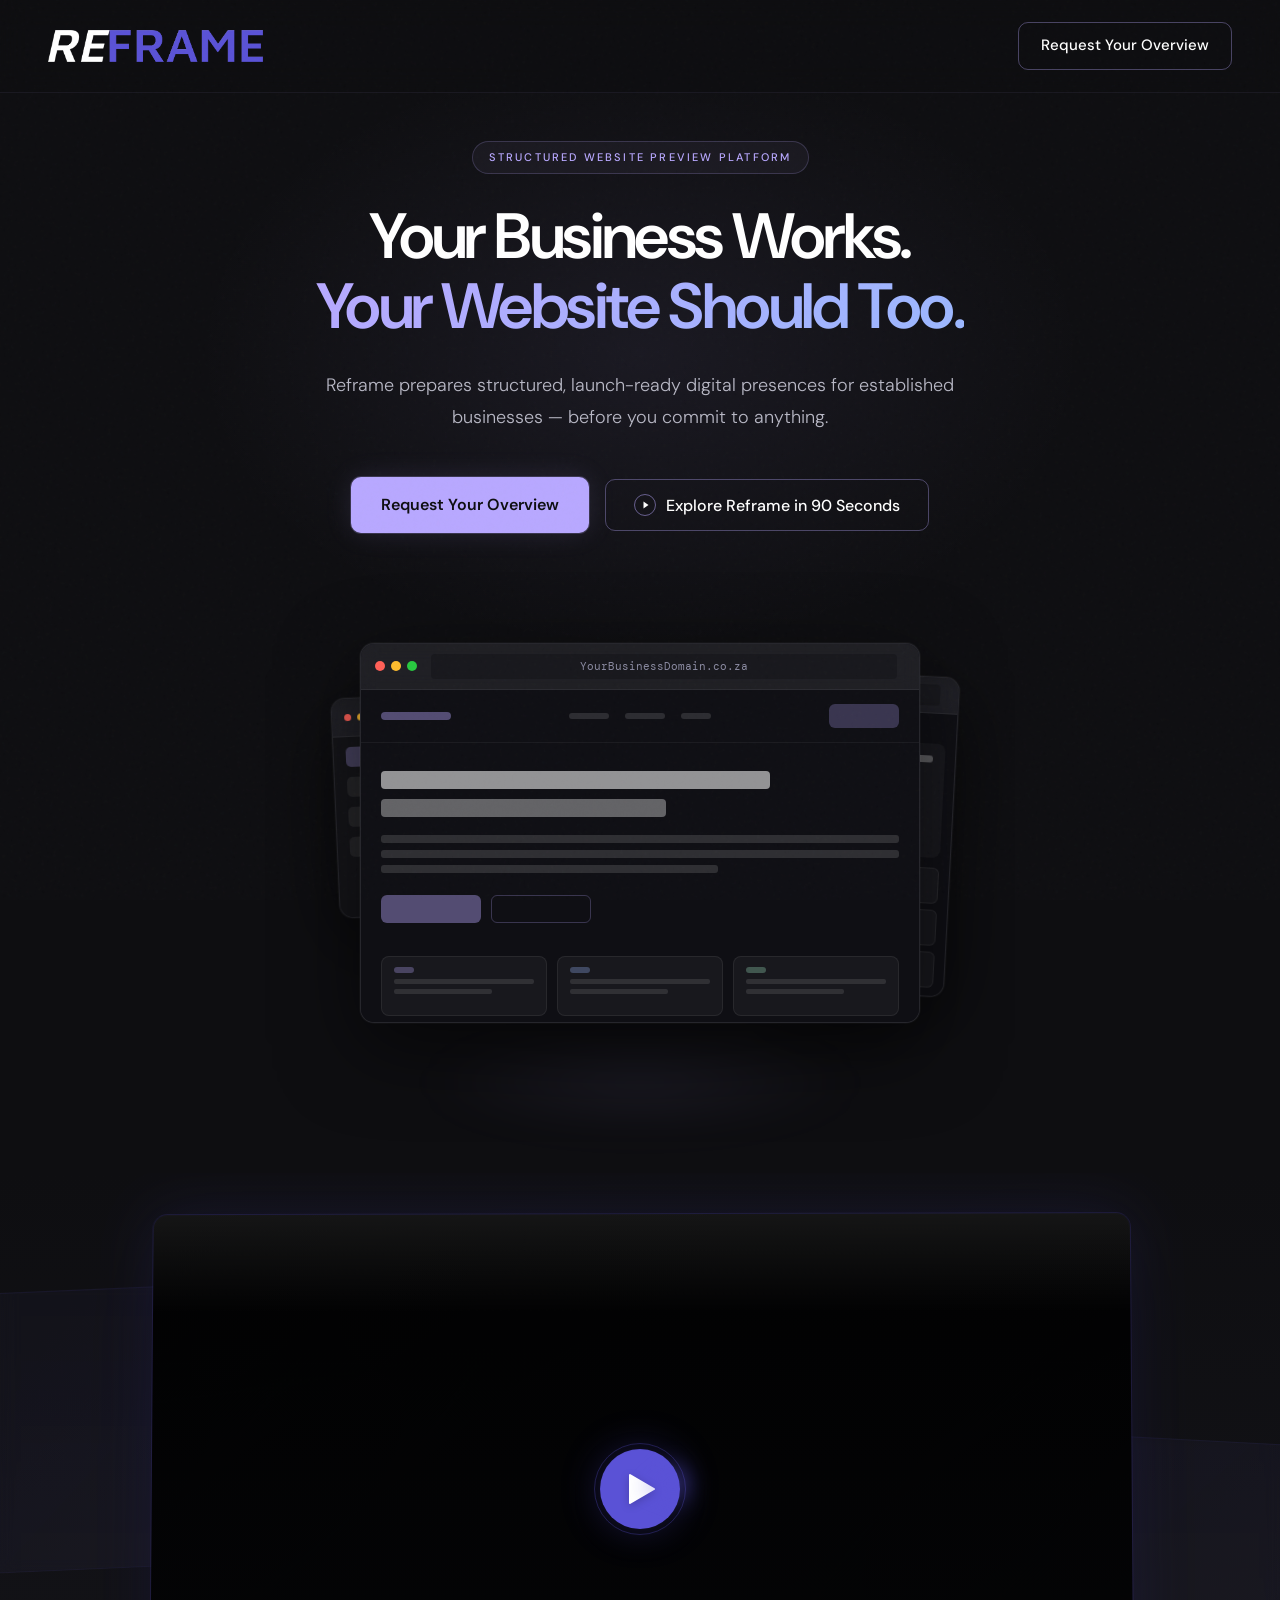
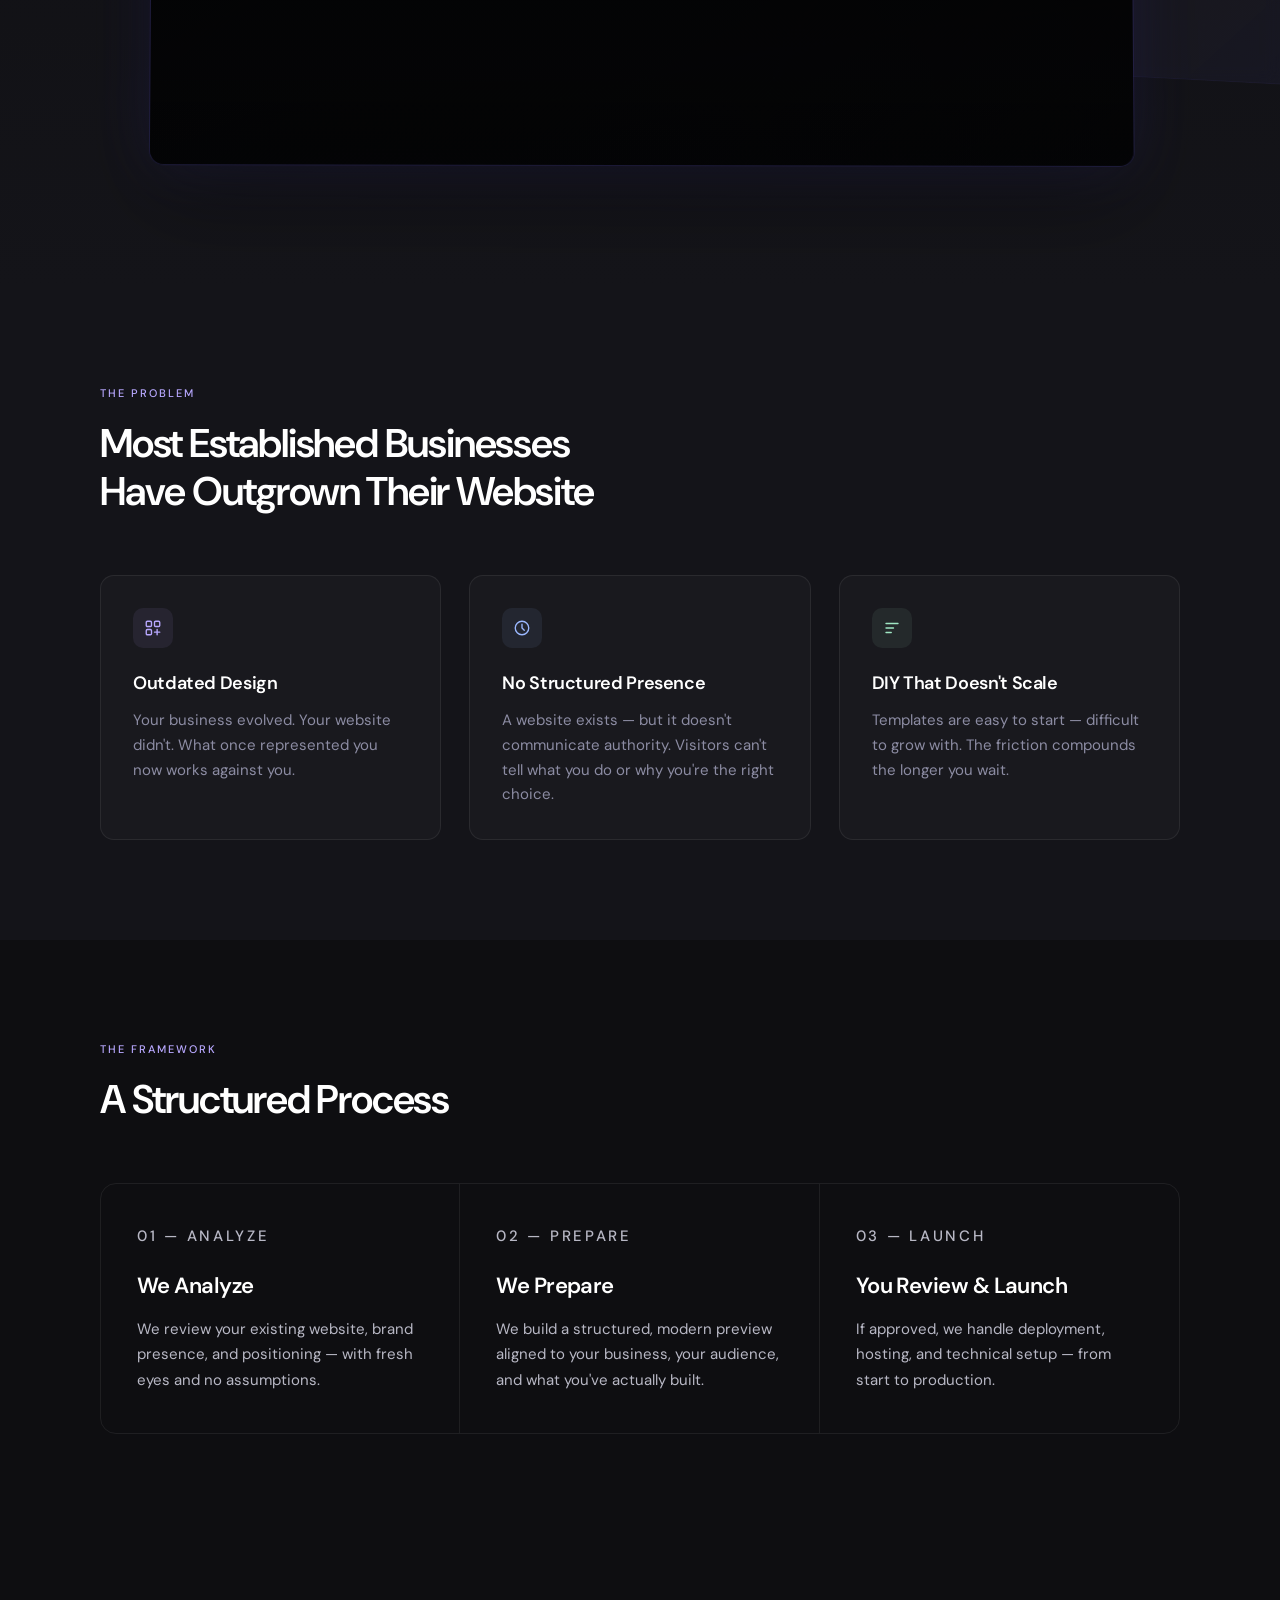
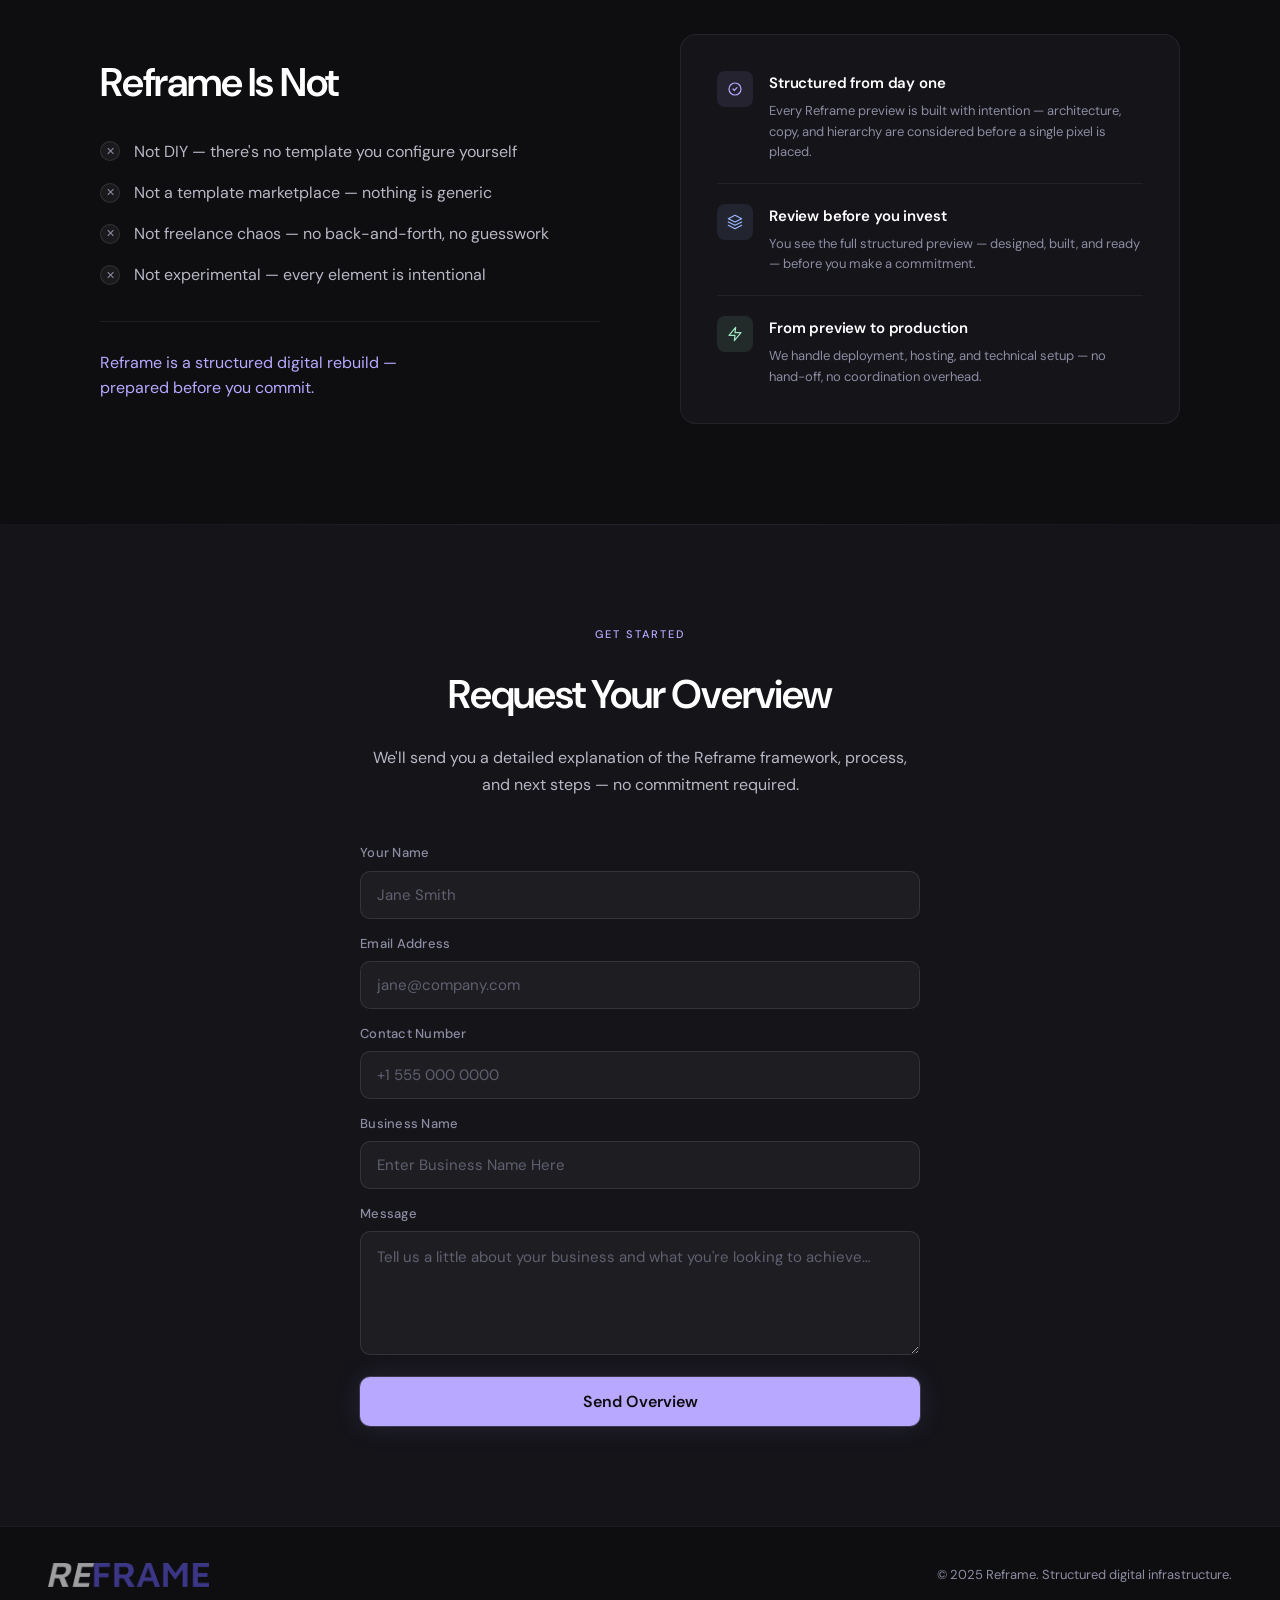
==== commit c264c4a9: "Update index.html" ====
--- a/index.html
+++ b/index.html
@@ -71,6 +71,7 @@
   <link rel="preconnect" href="https://fonts.googleapis.com" />
   <link rel="preconnect" href="https://fonts.gstatic.com" crossorigin />
   <link href="https://fonts.googleapis.com/css2?family=DM+Sans:ital,opsz,wght@0,9..40,300;0,9..40,400;0,9..40,500;0,9..40,600;1,9..40,300&family=DM+Mono:wght@300;400&display=swap" rel="stylesheet" />
+
   <style>
     *, *::before, *::after { box-sizing: border-box; margin: 0; padding: 0; }
 
@@ -80,9 +81,15 @@
       --text-primary:  #FFFFFF;
       --text-secondary:#B8B8C5;
       --text-muted:    #8C8CA3;
+
+      /* existing accents */
       --accent-lav:    #B8A8FF;
       --accent-blue:   #9BB8FF;
       --accent-mint:   #9FE6C3;
+
+      /* NEW: deeper hero video accent (muted lavender core) */
+      --accent-core:   #5A52D6;
+
       --glow-lav:      rgba(184,168,255,0.12);
       --glow-lav-hover:rgba(184,168,255,0.18);
       --border-subtle: rgba(184,168,255,0.12);
@@ -136,7 +143,6 @@
       width: auto;
       display: block;
     }
-    .nav-logo span { color: var(--accent-lav); }
 
     .nav-cta {
       display: inline-flex;
@@ -172,7 +178,6 @@
       overflow: hidden;
     }
 
-    /* Radial glow behind hero content */
     .hero::after {
       content: '';
       position: absolute;
@@ -236,7 +241,6 @@
       flex-wrap: wrap;
     }
 
-    /* Primary button */
     .btn-primary {
       position: relative;
       display: inline-flex;
@@ -260,7 +264,6 @@
       transform: scale(1.03);
       box-shadow: 0 0 40px rgba(184,168,255,0.18), 0 0 0 1px rgba(184,168,255,0.3);
     }
-    /* Animated light streak */
     .btn-primary::after {
       content: '';
       position: absolute;
@@ -272,15 +275,12 @@
       transform: skewX(-20deg);
       transition: none;
     }
-    .btn-primary:hover::after {
-      animation: streak 1.2s ease forwards;
-    }
+    .btn-primary:hover::after { animation: streak 1.2s ease forwards; }
     @keyframes streak {
       0%   { left: -80%; opacity: 1; }
       100% { left: 130%; opacity: 0; }
     }
 
-    /* Secondary button */
     .btn-secondary {
       display: inline-flex;
       align-items: center;
@@ -324,7 +324,6 @@
       perspective: 1400px;
     }
 
-    /* Glow beneath windows */
     .hero-visual::before {
       content: '';
       position: absolute;
@@ -394,7 +393,6 @@
       50%      { transform: translateY(-8px) rotate(-2.5deg); }
     }
 
-    /* Window chrome bar */
     .win-chrome {
       display: flex;
       align-items: center;
@@ -404,13 +402,10 @@
       border-bottom: 1px solid rgba(255,255,255,0.06);
       backdrop-filter: blur(8px);
     }
-    .win-dot {
-      width: 10px; height: 10px;
-      border-radius: 50%;
-    }
-    .dot-red   { background: #FF5F57; }
-    .dot-yel   { background: #FFBD2E; }
-    .dot-grn   { background: #28C840; }
+    .win-dot { width: 10px; height: 10px; border-radius: 50%; }
+    .dot-red { background: #FF5F57; }
+    .dot-yel { background: #FFBD2E; }
+    .dot-grn { background: #28C840; }
 
     .win-url {
       flex: 1;
@@ -424,220 +419,318 @@
       margin: 0 8px;
     }
 
-    /* Main window content — desktop mockup */
     .win-body { padding: 0; overflow: hidden; }
-
-    .mock-desktop {
-      height: calc(380px - 34px);
-      background: #0F0F14;
-      display: flex;
-      flex-direction: column;
-    }
-    .mock-topbar {
-      padding: 14px 20px;
-      display: flex;
-      align-items: center;
-      justify-content: space-between;
-      border-bottom: 1px solid rgba(255,255,255,0.05);
-    }
-    .mock-logo-bar {
-      width: 70px;
-      height: 8px;
-      background: rgba(184,168,255,0.4);
-      border-radius: 4px;
-    }
-    .mock-nav-items {
-      display: flex; gap: 16px;
-    }
-    .mock-nav-item {
-      width: 40px; height: 6px;
-      background: rgba(255,255,255,0.12);
-      border-radius: 3px;
-    }
-    .mock-cta-bar {
-      width: 70px; height: 24px;
-      background: rgba(184,168,255,0.25);
-      border-radius: 6px;
-    }
-    .mock-hero-area {
-      padding: 28px 20px 20px;
-      flex: 1;
-    }
-    .mock-h1-line {
-      height: 18px;
-      width: 75%;
-      background: rgba(255,255,255,0.55);
-      border-radius: 4px;
-      margin-bottom: 10px;
-    }
-    .mock-h1-line-2 {
-      height: 18px;
-      width: 55%;
-      background: rgba(255,255,255,0.35);
-      border-radius: 4px;
-      margin-bottom: 18px;
-    }
+    .mock-desktop { height: calc(380px - 34px); background: #0F0F14; display: flex; flex-direction: column; }
+    .mock-topbar { padding: 14px 20px; display: flex; align-items: center; justify-content: space-between; border-bottom: 1px solid rgba(255,255,255,0.05); }
+    .mock-logo-bar { width: 70px; height: 8px; background: rgba(184,168,255,0.4); border-radius: 4px; }
+    .mock-nav-items { display: flex; gap: 16px; }
+    .mock-nav-item { width: 40px; height: 6px; background: rgba(255,255,255,0.12); border-radius: 3px; }
+    .mock-cta-bar { width: 70px; height: 24px; background: rgba(184,168,255,0.25); border-radius: 6px; }
+    .mock-hero-area { padding: 28px 20px 20px; flex: 1; }
+    .mock-h1-line { height: 18px; width: 75%; background: rgba(255,255,255,0.55); border-radius: 4px; margin-bottom: 10px; }
+    .mock-h1-line-2 { height: 18px; width: 55%; background: rgba(255,255,255,0.35); border-radius: 4px; margin-bottom: 18px; }
     .mock-sub-lines { margin-bottom: 22px; }
-    .mock-sub-line {
-      height: 8px;
-      background: rgba(255,255,255,0.13);
-      border-radius: 3px;
-      margin-bottom: 7px;
-    }
+    .mock-sub-line { height: 8px; background: rgba(255,255,255,0.13); border-radius: 3px; margin-bottom: 7px; }
     .mock-sub-line:last-child { width: 65%; }
     .mock-buttons-row { display: flex; gap: 10px; }
-    .mock-btn {
-      height: 28px;
-      width: 100px;
-      border-radius: 6px;
-    }
+    .mock-btn { height: 28px; width: 100px; border-radius: 6px; }
     .mock-btn-fill { background: rgba(184,168,255,0.4); }
-    .mock-btn-ghost {
-      background: transparent;
-      border: 1px solid rgba(184,168,255,0.25);
-    }
-    .mock-cards {
-      display: grid;
-      grid-template-columns: 1fr 1fr 1fr;
-      gap: 10px;
-      padding: 0 20px 20px;
-    }
-    .mock-card {
-      height: 60px;
-      background: rgba(255,255,255,0.04);
-      border: 1px solid rgba(255,255,255,0.07);
-      border-radius: 8px;
-      padding: 10px 12px;
-    }
-    .mock-card-dot {
-      width: 20px; height: 6px;
-      background: rgba(184,168,255,0.3);
-      border-radius: 3px;
-      margin-bottom: 6px;
-    }
+    .mock-btn-ghost { background: transparent; border: 1px solid rgba(184,168,255,0.25); }
+    .mock-cards { display: grid; grid-template-columns: 1fr 1fr 1fr; gap: 10px; padding: 0 20px 20px; }
+    .mock-card { height: 60px; background: rgba(255,255,255,0.04); border: 1px solid rgba(255,255,255,0.07); border-radius: 8px; padding: 10px 12px; }
+    .mock-card-dot { width: 20px; height: 6px; background: rgba(184,168,255,0.3); border-radius: 3px; margin-bottom: 6px; }
     .mock-card-lines { display: flex; flex-direction: column; gap: 5px; }
-    .mock-card-line {
-      height: 5px;
-      background: rgba(255,255,255,0.1);
-      border-radius: 2px;
-    }
+    .mock-card-line { height: 5px; background: rgba(255,255,255,0.1); border-radius: 2px; }
     .mock-card-line:last-child { width: 70%; }
 
-    /* Mobile mockup */
-    .mock-mobile {
-      height: calc(320px - 34px);
-      background: #0F0F14;
-      display: flex;
-      flex-direction: column;
-      padding: 12px 10px;
-      gap: 10px;
-    }
-    .mock-mob-bar {
-      height: 8px;
-      background: rgba(184,168,255,0.3);
-      border-radius: 4px;
-      width: 50%;
-    }
-    .mock-mob-hero {
-      background: rgba(255,255,255,0.04);
-      border-radius: 8px;
-      padding: 12px;
-      flex: 1;
-    }
-    .mock-mob-line {
-      height: 7px;
-      background: rgba(255,255,255,0.3);
-      border-radius: 3px;
-      margin-bottom: 6px;
-    }
+    .mock-mobile { height: calc(320px - 34px); background: #0F0F14; display: flex; flex-direction: column; padding: 12px 10px; gap: 10px; }
+    .mock-mob-bar { height: 8px; background: rgba(184,168,255,0.3); border-radius: 4px; width: 50%; }
+    .mock-mob-hero { background: rgba(255,255,255,0.04); border-radius: 8px; padding: 12px; flex: 1; }
+    .mock-mob-line { height: 7px; background: rgba(255,255,255,0.3); border-radius: 3px; margin-bottom: 6px; }
     .mock-mob-line:nth-child(2) { width: 80%; background: rgba(255,255,255,0.18); }
     .mock-mob-line:nth-child(3) { width: 60%; background: rgba(255,255,255,0.12); }
-    .mock-mob-btn {
-      margin-top: 14px;
-      height: 24px;
-      width: 80%;
-      background: rgba(184,168,255,0.35);
-      border-radius: 5px;
-    }
-    .mock-mob-cards {
-      display: flex;
-      flex-direction: column;
-      gap: 6px;
-    }
-    .mock-mob-card {
-      height: 36px;
-      background: rgba(255,255,255,0.04);
-      border: 1px solid rgba(255,255,255,0.07);
-      border-radius: 6px;
-    }
-
-    /* CMS mockup */
-    .mock-cms {
-      height: calc(220px - 34px);
-      background: #0C0C10;
-      display: flex;
-      gap: 0;
-    }
-    .mock-cms-sidebar {
-      width: 44px;
-      background: rgba(255,255,255,0.03);
-      border-right: 1px solid rgba(255,255,255,0.06);
-      padding: 10px 0;
-      display: flex;
-      flex-direction: column;
-      align-items: center;
-      gap: 10px;
-    }
-    .cms-icon {
-      width: 20px; height: 20px;
-      background: rgba(255,255,255,0.07);
-      border-radius: 5px;
-    }
+    .mock-mob-btn { margin-top: 14px; height: 24px; width: 80%; background: rgba(184,168,255,0.35); border-radius: 5px; }
+    .mock-mob-cards { display: flex; flex-direction: column; gap: 6px; }
+    .mock-mob-card { height: 36px; background: rgba(255,255,255,0.04); border: 1px solid rgba(255,255,255,0.07); border-radius: 6px; }
+
+    .mock-cms { height: calc(220px - 34px); background: #0C0C10; display: flex; gap: 0; }
+    .mock-cms-sidebar { width: 44px; background: rgba(255,255,255,0.03); border-right: 1px solid rgba(255,255,255,0.06); padding: 10px 0; display: flex; flex-direction: column; align-items: center; gap: 10px; }
+    .cms-icon { width: 20px; height: 20px; background: rgba(255,255,255,0.07); border-radius: 5px; }
     .cms-icon-active { background: rgba(184,168,255,0.3); }
-    .mock-cms-main {
-      flex: 1;
-      padding: 12px;
-      display: flex;
-      flex-direction: column;
-      gap: 8px;
-    }
-    .cms-header-row {
-      display: flex;
-      align-items: center;
-      justify-content: space-between;
-    }
-    .cms-title-bar {
-      width: 80px; height: 8px;
-      background: rgba(255,255,255,0.35);
-      border-radius: 3px;
-    }
-    .cms-add-btn {
-      width: 50px; height: 18px;
-      background: rgba(184,168,255,0.25);
-      border-radius: 4px;
-    }
-    .cms-row {
-      display: flex;
-      gap: 6px;
-      align-items: center;
-      padding: 6px 8px;
-      background: rgba(255,255,255,0.03);
-      border-radius: 5px;
-      border: 1px solid rgba(255,255,255,0.05);
-    }
-    .cms-row-dot {
-      width: 6px; height: 6px;
-      border-radius: 50%;
-      background: var(--accent-mint);
-      flex-shrink: 0;
-    }
+    .mock-cms-main { flex: 1; padding: 12px; display: flex; flex-direction: column; gap: 8px; }
+    .cms-header-row { display: flex; align-items: center; justify-content: space-between; }
+    .cms-title-bar { width: 80px; height: 8px; background: rgba(255,255,255,0.35); border-radius: 3px; }
+    .cms-add-btn { width: 50px; height: 18px; background: rgba(184,168,255,0.25); border-radius: 4px; }
+    .cms-row { display: flex; gap: 6px; align-items: center; padding: 6px 8px; background: rgba(255,255,255,0.03); border-radius: 5px; border: 1px solid rgba(255,255,255,0.05); }
+    .cms-row-dot { width: 6px; height: 6px; border-radius: 50%; background: var(--accent-mint); flex-shrink: 0; }
     .cms-row-label { flex: 1; height: 6px; background: rgba(255,255,255,0.15); border-radius: 3px; }
     .cms-row-label-sm { width: 50%; }
-    .cms-row-badge {
-      width: 30px; height: 12px;
-      background: rgba(155,184,255,0.2);
-      border-radius: 3px;
-      flex-shrink: 0;
+    .cms-row-badge { width: 30px; height: 12px; background: rgba(155,184,255,0.2); border-radius: 3px; flex-shrink: 0; }
+
+    /* ─── NEW: HERO VIDEO PREVIEW (Option B) ───────────────── */
+    .hero-video-preview {
+      position: relative;
+      padding: 40px 24px 120px;
+      background: linear-gradient(180deg, rgba(14,14,17,0) 0%, rgba(20,20,25,0.55) 50%, rgba(20,20,25,1) 100%);
+      overflow: hidden;
+    }
+
+    .video-preview-container {
+      position: relative;
+      max-width: 1100px;
+      margin: 0 auto;
+      perspective: 1200px;
+    }
+
+    .depth-panels {
+      position: absolute;
+      inset: -40px;
+      pointer-events: none;
+      z-index: 1;
+    }
+
+    .depth-panel {
+      position: absolute;
+      background: linear-gradient(135deg,
+        rgba(90, 82, 214, 0.04) 0%,
+        rgba(90, 82, 214, 0.08) 100%
+      );
+      border: 1px solid rgba(90, 82, 214, 0.10);
+      border-radius: 16px;
+      backdrop-filter: blur(8px);
+      opacity: 0.7;
+    }
+
+    .depth-panel-1 {
+      top: 18%;
+      left: -8%;
+      width: 420px;
+      height: 280px;
+      transform: rotate(-2.5deg) translateZ(-50px);
+    }
+    .depth-panel-2 {
+      top: 42%;
+      right: -10%;
+      width: 380px;
+      height: 240px;
+      transform: rotate(3deg) translateZ(-80px);
+    }
+    .depth-panel-3 {
+      bottom: 8%;
+      left: 10%;
+      width: 300px;
+      height: 200px;
+      transform: rotate(-1.5deg) translateZ(-100px);
+      opacity: 0.5;
+    }
+
+    .video-preview-wrapper {
+      position: relative;
+      width: 100%;
+      max-width: 980px;
+      margin: 0 auto;
+      aspect-ratio: 16 / 9;
+      border-radius: 14px;
+      overflow: hidden;
+      transform: rotateX(1deg) rotateY(-0.5deg);
+      box-shadow:
+        0 0 60px rgba(90, 82, 214, 0.15),
+        0 30px 90px rgba(0, 0, 0, 0.4),
+        0 0 0 1px rgba(90, 82, 214, 0.20);
+      z-index: 10;
+      transition: transform 0.4s cubic-bezier(.34, 1.56, .64, 1);
+      background: #000;
+    }
+
+    .video-preview-wrapper:hover {
+      transform: rotateX(0deg) rotateY(0deg) scale(1.01);
+      box-shadow:
+        0 0 80px rgba(90, 82, 214, 0.20),
+        0 40px 110px rgba(0, 0, 0, 0.5),
+        0 0 0 1px rgba(90, 82, 214, 0.25);
+    }
+
+    .preview-video {
+      position: absolute;
+      inset: 0;
+      width: 100%;
+      height: 100%;
+      object-fit: cover;
+      display: block;
+    }
+
+    .video-overlay {
+      position: absolute;
+      inset: 0;
+      background: linear-gradient(
+        180deg,
+        rgba(11, 12, 16, 0.12) 0%,
+        rgba(11, 12, 16, 0.40) 100%
+      );
+      pointer-events: none;
+      z-index: 2;
+    }
+
+    /* subtle top sheen (Vendure-like) */
+    .video-preview-wrapper::before {
+      content: "";
+      position: absolute;
+      inset: 0;
+      background: linear-gradient(
+        180deg,
+        rgba(255,255,255,0.08) 0%,
+        rgba(255,255,255,0.00) 18%,
+        rgba(0,0,0,0.00) 70%,
+        rgba(0,0,0,0.20) 100%
+      );
+      pointer-events: none;
+      z-index: 3;
+    }
+
+    .video-play-btn {
+      position: absolute;
+      top: 50%;
+      left: 50%;
+      transform: translate(-50%, -50%);
+      z-index: 10;
+      width: 80px;
+      height: 80px;
+      border-radius: 50%;
+      background: var(--accent-core);
+      border: none;
+      cursor: pointer;
+      display: flex;
+      align-items: center;
+      justify-content: center;
+      color: #FFFFFF;
+      box-shadow:
+        0 0 40px rgba(90, 82, 214, 0.30),
+        0 8px 24px rgba(0, 0, 0, 0.40);
+      transition: all 0.3s cubic-bezier(.34, 1.56, .64, 1);
+    }
+
+    /* thin ring */
+    .video-play-btn::before {
+      content: "";
+      position: absolute;
+      inset: -6px;
+      border-radius: 999px;
+      border: 1px solid rgba(90, 82, 214, 0.35);
+      opacity: 0.9;
+      pointer-events: none;
+    }
+
+    /* orbit streak */
+    .video-play-btn::after {
+      content: "";
+      position: absolute;
+      inset: -10px;
+      border-radius: 999px;
+      background: conic-gradient(
+        from 180deg,
+        rgba(90, 82, 214, 0) 0deg,
+        rgba(90, 82, 214, 0.0) 220deg,
+        rgba(90, 82, 214, 0.9) 260deg,
+        rgba(90, 82, 214, 0.0) 300deg,
+        rgba(90, 82, 214, 0) 360deg
+      );
+      filter: blur(10px);
+      opacity: 0.55;
+      animation: reframe-orbit 2.6s linear infinite;
+      pointer-events: none;
+    }
+
+    @keyframes reframe-orbit {
+      to { transform: rotate(360deg); }
+    }
+
+    .video-play-btn svg {
+      margin-left: 3px;
+      filter: drop-shadow(0 2px 4px rgba(0, 0, 0, 0.2));
+    }
+
+    .video-play-btn:hover {
+      transform: translate(-50%, -50%) scale(1.05);
+      background: #6A5FE6;
+      box-shadow:
+        0 0 60px rgba(90, 82, 214, 0.40),
+        0 12px 32px rgba(0, 0, 0, 0.5);
+    }
+
+    .video-play-btn:active {
+      transform: translate(-50%, -50%) scale(0.98);
+    }
+
+    /* ─── NEW: VIDEO MODAL ───────────────────────────── */
+    .video-modal-overlay {
+      display: none;
+      position: fixed;
+      inset: 0;
+      background: rgba(0, 0, 0, 0.85);
+      backdrop-filter: blur(8px);
+      z-index: 9999;
+      align-items: center;
+      justify-content: center;
+      padding: 24px;
+      opacity: 0;
+      transition: opacity 0.3s ease;
+    }
+
+    .video-modal-overlay.active {
+      display: flex;
+      opacity: 1;
+    }
+
+    .video-modal-box {
+      position: relative;
+      width: 100%;
+      max-width: 1000px;
+      aspect-ratio: 16 / 9;
+      background: #000;
+      border-radius: 16px;
+      overflow: hidden;
+      box-shadow:
+        0 0 100px rgba(90, 82, 214, 0.18),
+        0 40px 120px rgba(0, 0, 0, 0.8);
+      animation: modal-slide-in 0.4s cubic-bezier(.34, 1.56, .64, 1);
+    }
+
+    @keyframes modal-slide-in {
+      from { transform: scale(0.92) translateY(30px); opacity: 0; }
+      to   { transform: scale(1) translateY(0); opacity: 1; }
+    }
+
+    .video-modal-close {
+      position: absolute;
+      top: 16px;
+      right: 16px;
+      z-index: 100;
+      width: 44px;
+      height: 44px;
+      border-radius: 50%;
+      background: rgba(0, 0, 0, 0.7);
+      backdrop-filter: blur(10px);
+      border: 1px solid rgba(255, 255, 255, 0.1);
+      cursor: pointer;
+      display: flex;
+      align-items: center;
+      justify-content: center;
+      color: #FFFFFF;
+      transition: all 0.2s ease;
+    }
+
+    .video-modal-close:hover {
+      background: rgba(90, 82, 214, 0.9);
+      border-color: rgba(90, 82, 214, 0.3);
+      transform: rotate(90deg);
+    }
+
+    .modal-video {
+      width: 100%;
+      height: 100%;
+      display: block;
+      object-fit: contain;
+      background: #000;
     }
 
     /* ─── SECTION BASE ──────────────────────────────── */
@@ -729,7 +822,6 @@
     .process-block:last-child { border-right: none; }
     .process-block:hover { background: rgba(184,168,255,0.03); }
 
-    /* Lavender underline accent on hover */
     .process-block::after {
       content: '';
       position: absolute;
@@ -741,10 +833,7 @@
       transform-origin: left;
       transition: opacity 0.3s, transform 0.35s cubic-bezier(.34,1.56,.64,1);
     }
-    .process-block:hover::after {
-      opacity: 1;
-      transform: scaleX(1);
-    }
+    .process-block:hover::after { opacity: 1; transform: scaleX(1); }
 
     .process-step {
       font-size: 11px;
@@ -833,11 +922,7 @@
       gap: 20px;
     }
 
-    .notlist-card-row {
-      display: flex;
-      align-items: flex-start;
-      gap: 16px;
-    }
+    .notlist-card-row { display: flex; align-items: flex-start; gap: 16px; }
     .notlist-card-icon {
       width: 36px; height: 36px;
       border-radius: 8px;
@@ -850,23 +935,10 @@
     .icon-blue { background: rgba(155,184,255,0.1); color: var(--accent-blue); }
     .icon-mint { background: rgba(159,230,195,0.1); color: var(--accent-mint); }
 
-    .notlist-card-text h4 {
-      font-size: 15px;
-      font-weight: 600;
-      color: var(--text-primary);
-      margin-bottom: 4px;
-      letter-spacing: -0.01em;
-    }
-    .notlist-card-text p {
-      font-size: 13px;
-      color: var(--text-muted);
-      line-height: 1.6;
-    }
-
-    .notlist-divider {
-      height: 1px;
-      background: rgba(255,255,255,0.06);
-    }
+    .notlist-card-text h4 { font-size: 15px; font-weight: 600; color: var(--text-primary); margin-bottom: 4px; letter-spacing: -0.01em; }
+    .notlist-card-text p  { font-size: 13px; color: var(--text-muted); line-height: 1.6; }
+
+    .notlist-divider { height: 1px; background: rgba(255,255,255,0.06); }
 
     /* ─── CTA SECTION ───────────────────────────────── */
     .cta-section {
@@ -875,11 +947,7 @@
       border-image: linear-gradient(90deg, transparent 0%, rgba(184,168,255,0.1) 50%, transparent 100%) 1;
     }
 
-    .cta-inner {
-      max-width: 560px;
-      margin: 0 auto;
-      text-align: center;
-    }
+    .cta-inner { max-width: 560px; margin: 0 auto; text-align: center; }
 
     .cta-section h2 {
       font-size: clamp(28px, 4vw, 40px);
@@ -895,18 +963,9 @@
       line-height: 1.7;
     }
 
-    .cta-form {
-      display: flex;
-      flex-direction: column;
-      gap: 14px;
-      text-align: left;
-    }
-
-    .form-field {
-      display: flex;
-      flex-direction: column;
-      gap: 6px;
-    }
+    .cta-form { display: flex; flex-direction: column; gap: 14px; text-align: left; }
+
+    .form-field { display: flex; flex-direction: column; gap: 6px; }
     .form-label {
       font-size: 13px;
       font-weight: 500;
@@ -930,18 +989,8 @@
       background: rgba(184,168,255,0.04);
     }
 
-    .form-submit {
-      width: 100%;
-      margin-top: 8px;
-      justify-content: center;
-      text-align: center;
-    }
-    .form-textarea {
-      resize: vertical;
-      min-height: 110px;
-      line-height: 1.6;
-      font-family: inherit;
-    }
+    .form-submit { width: 100%; margin-top: 8px; justify-content: center; text-align: center; }
+    .form-textarea { resize: vertical; min-height: 110px; line-height: 1.6; font-family: inherit; }
 
     .form-success {
       display: none;
@@ -964,129 +1013,10 @@
       align-items: center;
       justify-content: space-between;
     }
-    .footer-logo {
-      display: inline-flex;
-      align-items: center;
-    }
-    .footer-logo img {
-      height: 24px;
-      width: auto;
-      display: block;
-      opacity: 0.6;
-      transition: opacity 0.2s;
-    }
-    .footer-logo img:hover {
-      opacity: 0.9;
-    }
-    .footer-logo span { color: var(--accent-lav); }
-    .footer-copy {
-      font-size: 13px;
-      color: var(--text-muted);
-    }
-
-    /* ─── VIDEO MODAL ───────────────────────────────── */
-    .modal-overlay {
-      display: none;
-      position: fixed;
-      inset: 0;
-      background: rgba(0,0,0,0.82);
-      z-index: 200;
-      align-items: center;
-      justify-content: center;
-      padding: 24px;
-      backdrop-filter: blur(6px);
-    }
-    .modal-overlay.open {
-      display: flex;
-      animation: fadeInModal 0.3s ease;
-    }
-    @keyframes fadeInModal {
-      from { opacity: 0; }
-      to   { opacity: 1; }
-    }
-
-    .modal-box {
-      width: 100%;
-      max-width: 760px;
-      background: #141419;
-      border: 1px solid rgba(184,168,255,0.15);
-      border-radius: 14px;
-      overflow: hidden;
-      box-shadow: 0 0 80px rgba(184,168,255,0.12), 0 40px 120px rgba(0,0,0,0.7);
-      animation: slideUpModal 0.3s cubic-bezier(.34,1.56,.64,1);
-    }
-    @keyframes slideUpModal {
-      from { transform: translateY(24px); opacity: 0; }
-      to   { transform: translateY(0);    opacity: 1; }
-    }
-
-    .modal-header {
-      display: flex;
-      align-items: center;
-      justify-content: space-between;
-      padding: 20px 24px;
-      border-bottom: 1px solid rgba(255,255,255,0.07);
-    }
-    .modal-title {
-      font-size: 17px;
-      font-weight: 600;
-      color: var(--text-primary);
-      letter-spacing: -0.02em;
-    }
-    .modal-close {
-      width: 32px; height: 32px;
-      border-radius: 8px;
-      background: rgba(255,255,255,0.06);
-      border: none;
-      cursor: pointer;
-      display: flex;
-      align-items: center;
-      justify-content: center;
-      color: var(--text-muted);
-      font-size: 18px;
-      transition: background 0.2s, color 0.2s;
-    }
-    .modal-close:hover {
-      background: rgba(184,168,255,0.1);
-      color: var(--text-primary);
-    }
-
-    .modal-video-area {
-      position: relative;
-      width: 100%;
-      padding-top: 56.25%; /* 16:9 */
-      background: #000;
-      overflow: hidden;
-    }
-
-    .modal-placeholder {
-      display: flex;
-      flex-direction: column;
-      align-items: center;
-      gap: 16px;
-      color: var(--text-muted);
-    }
-    .modal-play-btn {
-      width: 64px; height: 64px;
-      border-radius: 50%;
-      background: rgba(184,168,255,0.1);
-      border: 1px solid rgba(184,168,255,0.3);
-      display: flex;
-      align-items: center;
-      justify-content: center;
-      cursor: pointer;
-      transition: background 0.2s, transform 0.2s;
-      color: var(--accent-lav);
-    }
-    .modal-play-btn:hover {
-      background: rgba(184,168,255,0.18);
-      transform: scale(1.06);
-    }
-    .modal-play-btn svg { margin-left: 4px; }
-    .modal-placeholder p {
-      font-size: 14px;
-      color: var(--text-muted);
-    }
+    .footer-logo { display: inline-flex; align-items: center; }
+    .footer-logo img { height: 24px; width: auto; display: block; opacity: 0.6; transition: opacity 0.2s; }
+    .footer-logo img:hover { opacity: 0.9; }
+    .footer-copy { font-size: 13px; color: var(--text-muted); }
 
     /* ─── SCROLL REVEAL ─────────────────────────────── */
     .reveal {
@@ -1094,10 +1024,7 @@
       transform: translateY(22px);
       transition: opacity 0.65s cubic-bezier(.25,.46,.45,.94), transform 0.65s cubic-bezier(.25,.46,.45,.94);
     }
-    .reveal.visible {
-      opacity: 1;
-      transform: translateY(0);
-    }
+    .reveal.visible { opacity: 1; transform: translateY(0); }
     .reveal-d1 { transition-delay: 0.1s; }
     .reveal-d2 { transition-delay: 0.2s; }
     .reveal-d3 { transition-delay: 0.3s; }
@@ -1111,6 +1038,10 @@
       .ui-window-main  { width: 400px; height: 270px; }
       .ui-window-mobile { display: none; }
       .ui-window-cms { display: none; }
+
+      .depth-panels { display: none; }
+      .video-preview-wrapper { transform: none; max-width: 100%; }
+      .video-preview-wrapper:hover { transform: scale(1.01); }
 
       .notlist-wrapper { grid-template-columns: 1fr; gap: 48px; }
       .notlist-right { display: none; }
@@ -1123,9 +1054,14 @@
       .process-blocks { grid-template-columns: 1fr; }
       .process-block { border-right: none; border-bottom: 1px solid rgba(255,255,255,0.07); }
       .process-block:last-child { border-bottom: none; }
+
+      .hero-video-preview { padding: 20px 16px 80px; }
+      .video-play-btn { width: 60px; height: 60px; }
+      .video-modal-overlay { padding: 16px; }
     }
   </style>
 </head>
+
 <body>
 
   <!-- ───────────────────────────────────── NAVIGATION -->
@@ -1277,6 +1213,43 @@
     </div><!-- /.hero-inner -->
   </section>
 
+  <!-- ───────────────────────────────────── HERO VIDEO PREVIEW (Option B) -->
+  <section class="hero-video-preview" aria-label="Explore Reframe preview">
+    <div class="video-preview-container">
+
+      <div class="depth-panels" aria-hidden="true">
+        <div class="depth-panel depth-panel-1"></div>
+        <div class="depth-panel depth-panel-2"></div>
+        <div class="depth-panel depth-panel-3"></div>
+      </div>
+
+      <div class="video-preview-wrapper">
+        <video
+          class="preview-video"
+          id="previewVideo"
+          autoplay
+          muted
+          loop
+          playsinline
+          preload="metadata"
+          poster="assets/video-poster.jpg"
+        >
+          <source src="assets/reframe-preview.mp4" type="video/mp4" />
+          Your browser does not support HTML5 video.
+        </video>
+
+        <div class="video-overlay"></div>
+
+        <button class="video-play-btn" id="videoPlayBtn" aria-label="Play full video">
+          <svg width="28" height="32" viewBox="0 0 28 32" fill="none" aria-hidden="true">
+            <path d="M2 2L26 16L2 30V2Z" fill="currentColor" stroke="currentColor" stroke-width="2" stroke-linejoin="round"/>
+          </svg>
+        </button>
+      </div>
+
+    </div>
+  </section>
+
   <!-- ───────────────────────────────────── PROBLEM -->
   <section class="problem-section">
     <div class="section-inner">
@@ -1356,22 +1329,10 @@
         <div class="notlist-left reveal">
           <h2>Reframe Is Not</h2>
           <ul class="notlist">
-            <li>
-              <div class="notlist-x">✕</div>
-              Not DIY — there's no template you configure yourself
-            </li>
-            <li>
-              <div class="notlist-x">✕</div>
-              Not a template marketplace — nothing is generic
-            </li>
-            <li>
-              <div class="notlist-x">✕</div>
-              Not freelance chaos — no back-and-forth, no guesswork
-            </li>
-            <li>
-              <div class="notlist-x">✕</div>
-              Not experimental — every element is intentional
-            </li>
+            <li><div class="notlist-x">✕</div>Not DIY — there's no template you configure yourself</li>
+            <li><div class="notlist-x">✕</div>Not a template marketplace — nothing is generic</li>
+            <li><div class="notlist-x">✕</div>Not freelance chaos — no back-and-forth, no guesswork</li>
+            <li><div class="notlist-x">✕</div>Not experimental — every element is intentional</li>
           </ul>
           <p class="notlist-tagline">
             Reframe is a structured digital rebuild —<br/>prepared before you commit.
@@ -1390,7 +1351,9 @@
               <p>Every Reframe preview is built with intention — architecture, copy, and hierarchy are considered before a single pixel is placed.</p>
             </div>
           </div>
+
           <div class="notlist-divider"></div>
+
           <div class="notlist-card-row">
             <div class="notlist-card-icon icon-blue">
               <svg width="16" height="16" fill="none" viewBox="0 0 24 24">
@@ -1402,7 +1365,9 @@
               <p>You see the full structured preview — designed, built, and ready — before you make a commitment.</p>
             </div>
           </div>
+
           <div class="notlist-divider"></div>
+
           <div class="notlist-card-row">
             <div class="notlist-card-icon icon-mint">
               <svg width="16" height="16" fill="none" viewBox="0 0 24 24">
@@ -1415,6 +1380,7 @@
             </div>
           </div>
         </div>
+
       </div>
     </div>
   </section>
@@ -1432,10 +1398,9 @@
         <form
           class="cta-form"
           id="overviewForm"
-          action="https://formspree.io/f/yourformid"
+          action="https://formspree.io/f/mreakyan"
           method="POST"
         >
-          <!-- Hidden field so Formspree forwards to your Gmail -->
           <input type="hidden" name="_replyto" value="reframepreviewlab@gmail.com" />
           <input type="hidden" name="_to"      value="reframepreviewlab@gmail.com" />
 
@@ -1473,7 +1438,6 @@
           Overview sent. Check your inbox.
         </div>
       </div>
-
     </div>
   </section>
 
@@ -1485,100 +1449,142 @@
     <p class="footer-copy">© 2025 Reframe. Structured digital infrastructure.</p>
   </footer>
 
-  <!-- ───────────────────────────────────── VIDEO MODAL -->
-  <div class="modal-overlay" id="videoModal">
-    <div class="modal-box">
-      <div class="modal-header">
-        <span class="modal-title">Explore Reframe in 90 Seconds</span>
-        <button class="modal-close" id="closeModal" aria-label="Close">
-          <svg width="12" height="12" viewBox="0 0 12 12" fill="none">
-            <path d="M1 1l10 10M11 1L1 11" stroke="currentColor" stroke-width="1.8" stroke-linecap="round"/>
-          </svg>
-        </button>
-      </div>
-      <div class="modal-video-area">
-        <video
-          controls
-          preload="metadata"
-          playsinline
-          style="position:absolute;top:0;left:0;width:100%;height:100%;display:block;background:#000;"
-        >
-          <source src="assets/reframe-overview.mp4" type="video/mp4">
-          Your browser does not support HTML5 video.
-        </video>
-      </div>
+  <!-- ───────────────────────────────────── VIDEO MODAL (Full Film) -->
+  <div class="video-modal-overlay" id="videoModalOverlay">
+    <div class="video-modal-box">
+      <button class="video-modal-close" id="videoModalClose" aria-label="Close video">
+        <svg width="20" height="20" viewBox="0 0 20 20" fill="none" aria-hidden="true">
+          <path d="M2 2L18 18M18 2L2 18" stroke="currentColor" stroke-width="2.5" stroke-linecap="round"/>
+        </svg>
+      </button>
+
+      <video class="modal-video" id="modalVideo" controls preload="metadata" playsinline>
+        <source src="assets/reframe-full.mp4" type="video/mp4" />
+        Your browser does not support HTML5 video.
+      </video>
     </div>
   </div>
 
   <!-- ───────────────────────────────────── SCRIPTS -->
   <script>
-    // ── Modal
-    const openBtn  = document.getElementById('openModal');
-    const closeBtn = document.getElementById('closeModal');
-    const modal    = document.getElementById('videoModal');
-
-    openBtn.addEventListener('click', () => modal.classList.add('open'));
-    closeBtn.addEventListener('click', () => modal.classList.remove('open'));
-    modal.addEventListener('click', e => {
-      if (e.target === modal) modal.classList.remove('open');
-    });
-    document.addEventListener('keydown', e => {
-      if (e.key === 'Escape') modal.classList.remove('open');
-    });
-
-    // ── Scroll reveal
-    const reveals = document.querySelectorAll('.reveal');
-    const observer = new IntersectionObserver(entries => {
-      entries.forEach(entry => {
-        if (entry.isIntersecting) {
-          entry.target.classList.add('visible');
-          observer.unobserve(entry.target);
+    (function () {
+      'use strict';
+
+      // Buttons that should open the same modal
+      const openBtnTop      = document.getElementById('openModal');      // existing hero button
+      const playBtnPreview  = document.getElementById('videoPlayBtn');   // play button on preview card
+
+      const modalOverlay    = document.getElementById('videoModalOverlay');
+      const modalCloseBtn   = document.getElementById('videoModalClose');
+
+      const previewVideo    = document.getElementById('previewVideo');
+      const modalVideo      = document.getElementById('modalVideo');
+
+      function openVideoModal() {
+        try { previewVideo && previewVideo.pause(); } catch (_) {}
+
+        modalOverlay.classList.add('active');
+        document.body.style.overflow = 'hidden';
+
+        // restart & play full film
+        if (modalVideo) {
+          modalVideo.currentTime = 0;
+          modalVideo.muted = false;
+          modalVideo.play().catch(err => console.warn('Modal video play blocked:', err));
+        }
+      }
+
+      function closeVideoModal() {
+        modalOverlay.classList.remove('active');
+        document.body.style.overflow = '';
+
+        if (modalVideo) {
+          modalVideo.pause();
+          modalVideo.currentTime = 0;
+        }
+
+        // resume preview loop
+        if (previewVideo) {
+          previewVideo.muted = true;
+          previewVideo.play().catch(() => {});
+        }
+      }
+
+      // Wire both open buttons
+      if (openBtnTop)     openBtnTop.addEventListener('click', openVideoModal);
+      if (playBtnPreview) playBtnPreview.addEventListener('click', openVideoModal);
+
+      // Close interactions
+      if (modalCloseBtn) modalCloseBtn.addEventListener('click', closeVideoModal);
+
+      modalOverlay.addEventListener('click', function (e) {
+        if (e.target === modalOverlay) closeVideoModal();
+      });
+
+      document.addEventListener('keydown', function (e) {
+        if (e.key === 'Escape' && modalOverlay.classList.contains('active')) closeVideoModal();
+      });
+
+      // keep preview playing when tab returns
+      document.addEventListener('visibilitychange', () => {
+        if (!document.hidden && !modalOverlay.classList.contains('active') && previewVideo) {
+          previewVideo.play().catch(()=>{});
         }
       });
-    }, { threshold: 0.12 });
-    reveals.forEach(el => observer.observe(el));
-
-    // Make hero elements visible immediately
-    document.querySelectorAll('.hero .reveal').forEach(el => el.classList.add('visible'));
-
-    // ── Subtle parallax on hero windows
-    const heroVisual = document.getElementById('heroVisual');
-    if (heroVisual) {
-      document.addEventListener('mousemove', e => {
-        const cx = window.innerWidth / 2;
-        const cy = window.innerHeight / 2;
-        const dx = (e.clientX - cx) / cx;
-        const dy = (e.clientY - cy) / cy;
-        heroVisual.style.transform = `translate(${dx * -6}px, ${dy * -4}px)`;
-      });
-    }
-
-    // ── Form submission (Formspree / static-compatible)
-    const form    = document.getElementById('overviewForm');
-    const success = document.getElementById('formSuccess');
-
-    form.addEventListener('submit', async e => {
-      e.preventDefault();
-      const data = new FormData(form);
-      try {
-        const res = await fetch(form.action, {
-          method: 'POST',
-          body: data,
-          headers: { 'Accept': 'application/json' }
+
+      // ── Scroll reveal
+      const reveals = document.querySelectorAll('.reveal');
+      const observer = new IntersectionObserver(entries => {
+        entries.forEach(entry => {
+          if (entry.isIntersecting) {
+            entry.target.classList.add('visible');
+            observer.unobserve(entry.target);
+          }
         });
-        if (res.ok || res.status === 200 || res.status === 302) {
-          form.style.display = 'none';
-          success.classList.add('visible');
-        } else {
-          // Fallback: show success anyway for demo
-          form.style.display = 'none';
-          success.classList.add('visible');
-        }
-      } catch {
-        form.style.display = 'none';
-        success.classList.add('visible');
+      }, { threshold: 0.12 });
+      reveals.forEach(el => observer.observe(el));
+
+      // ── Subtle parallax on hero windows
+      const heroVisual = document.getElementById('heroVisual');
+      if (heroVisual) {
+        document.addEventListener('mousemove', e => {
+          const cx = window.innerWidth / 2;
+          const cy = window.innerHeight / 2;
+          const dx = (e.clientX - cx) / cx;
+          const dy = (e.clientY - cy) / cy;
+          heroVisual.style.transform = `translate(${dx * -6}px, ${dy * -4}px)`;
+        });
       }
-    });
+
+      // ── Form submission (Formspree / static-compatible)
+      const form    = document.getElementById('overviewForm');
+      const success = document.getElementById('formSuccess');
+
+      if (form) {
+        form.addEventListener('submit', async e => {
+          e.preventDefault();
+          const data = new FormData(form);
+          try {
+            const res = await fetch(form.action, {
+              method: 'POST',
+              body: data,
+              headers: { 'Accept': 'application/json' }
+            });
+            if (res.ok || res.status === 200 || res.status === 302) {
+              form.style.display = 'none';
+              success.classList.add('visible');
+            } else {
+              form.style.display = 'none';
+              success.classList.add('visible');
+            }
+          } catch {
+            form.style.display = 'none';
+            success.classList.add('visible');
+          }
+        });
+      }
+
+    })();
   </script>
 
 </body>
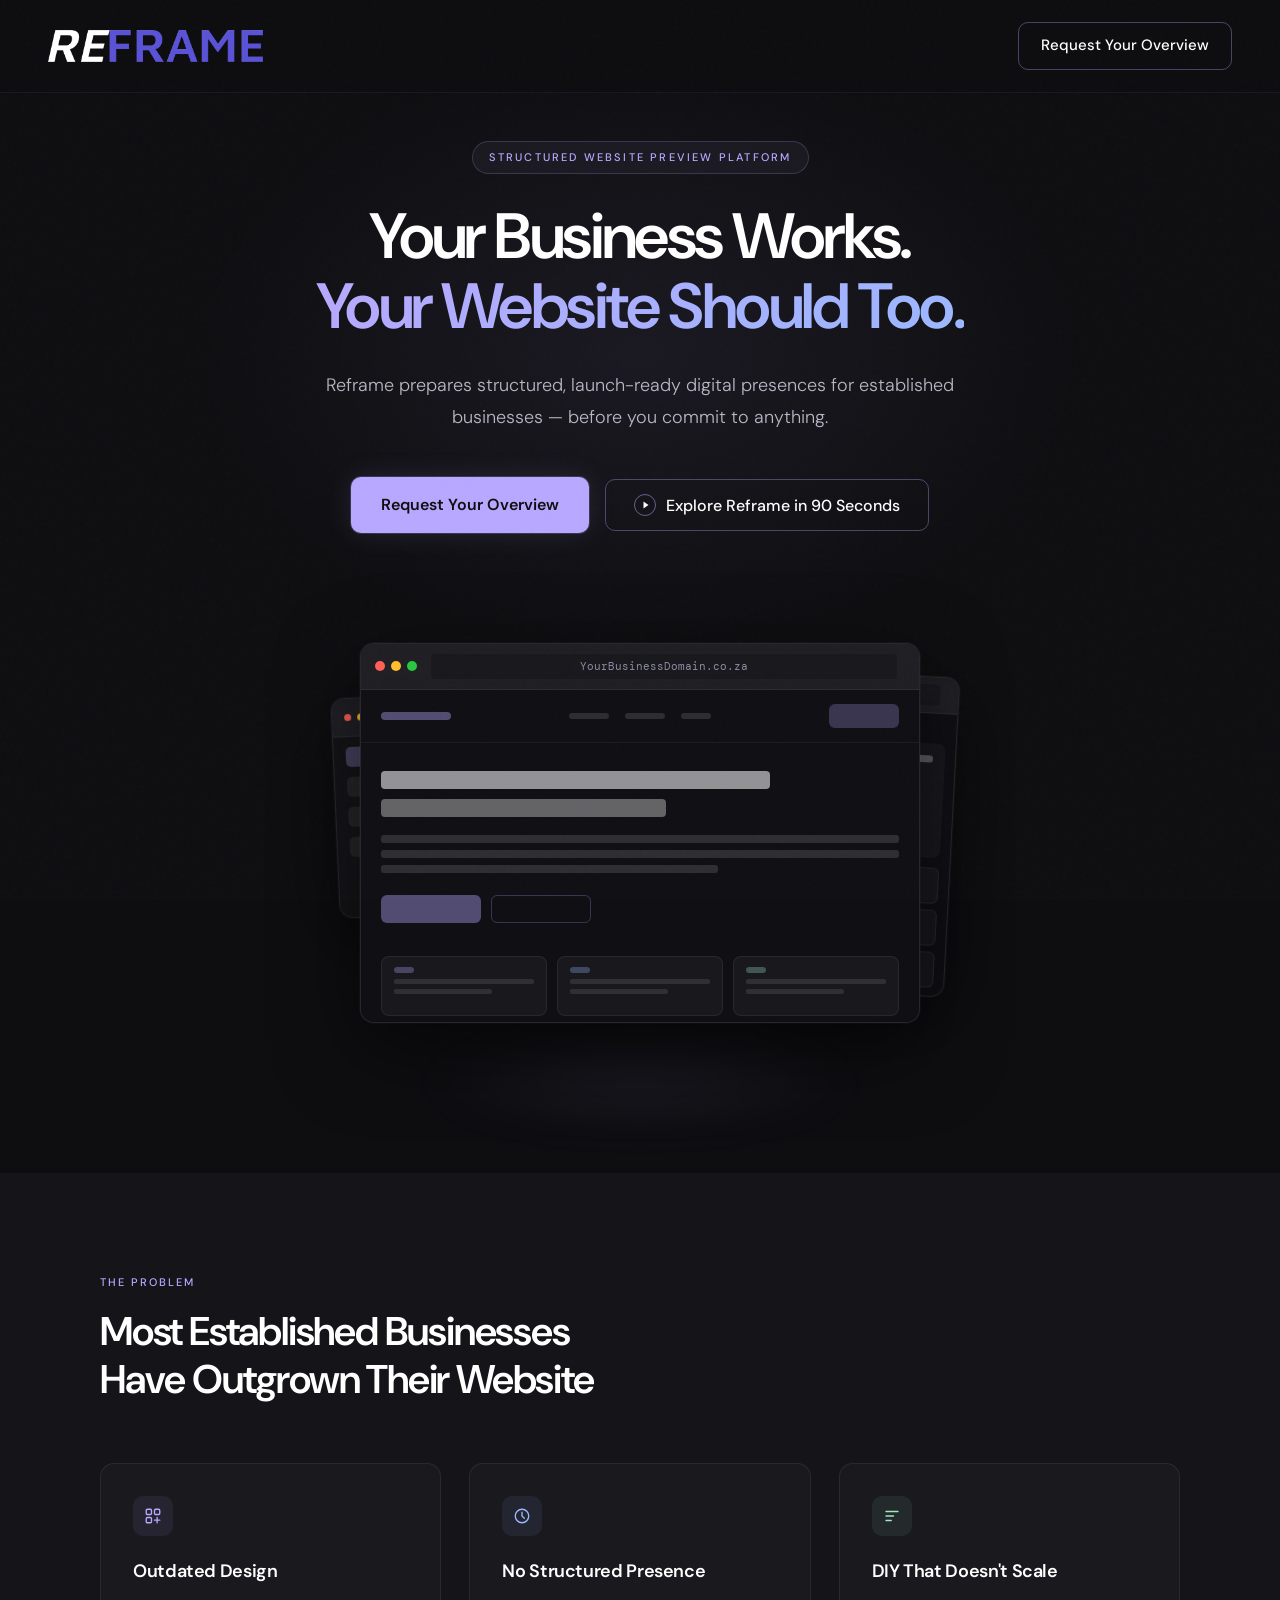
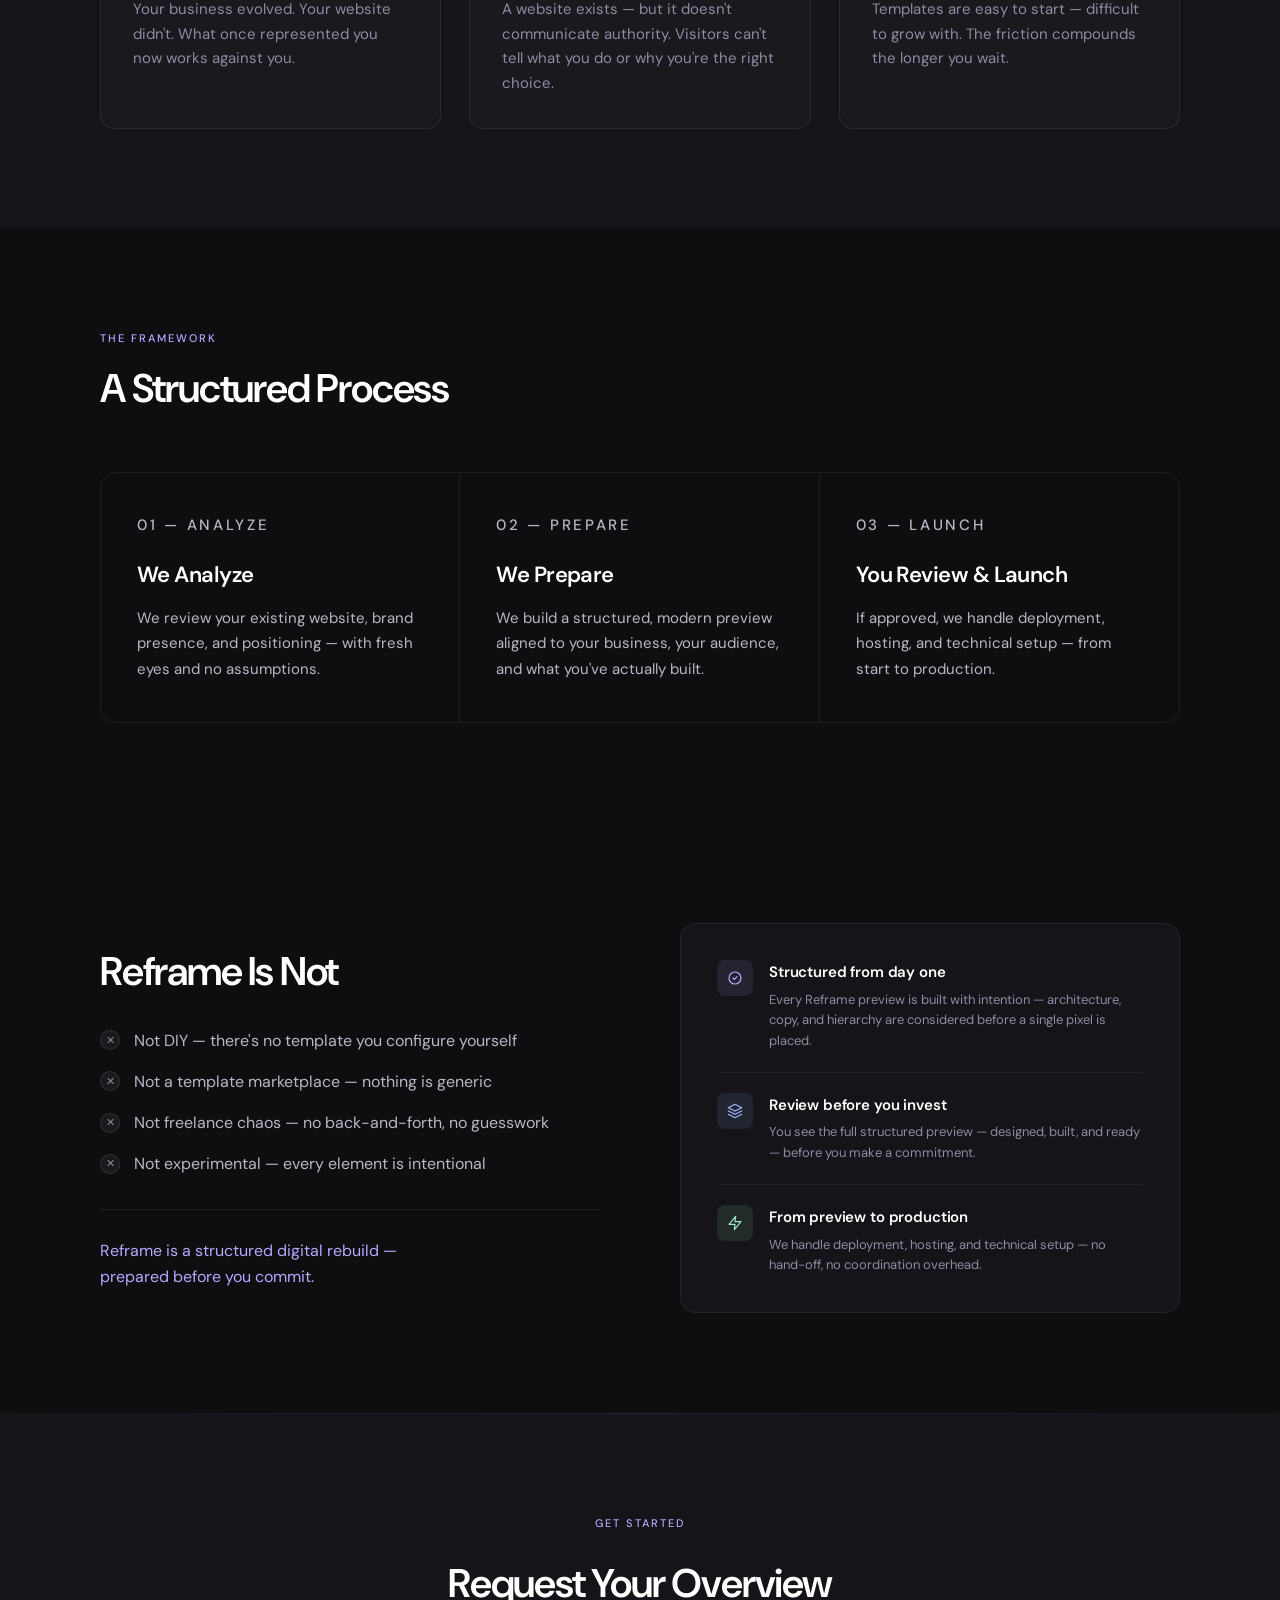
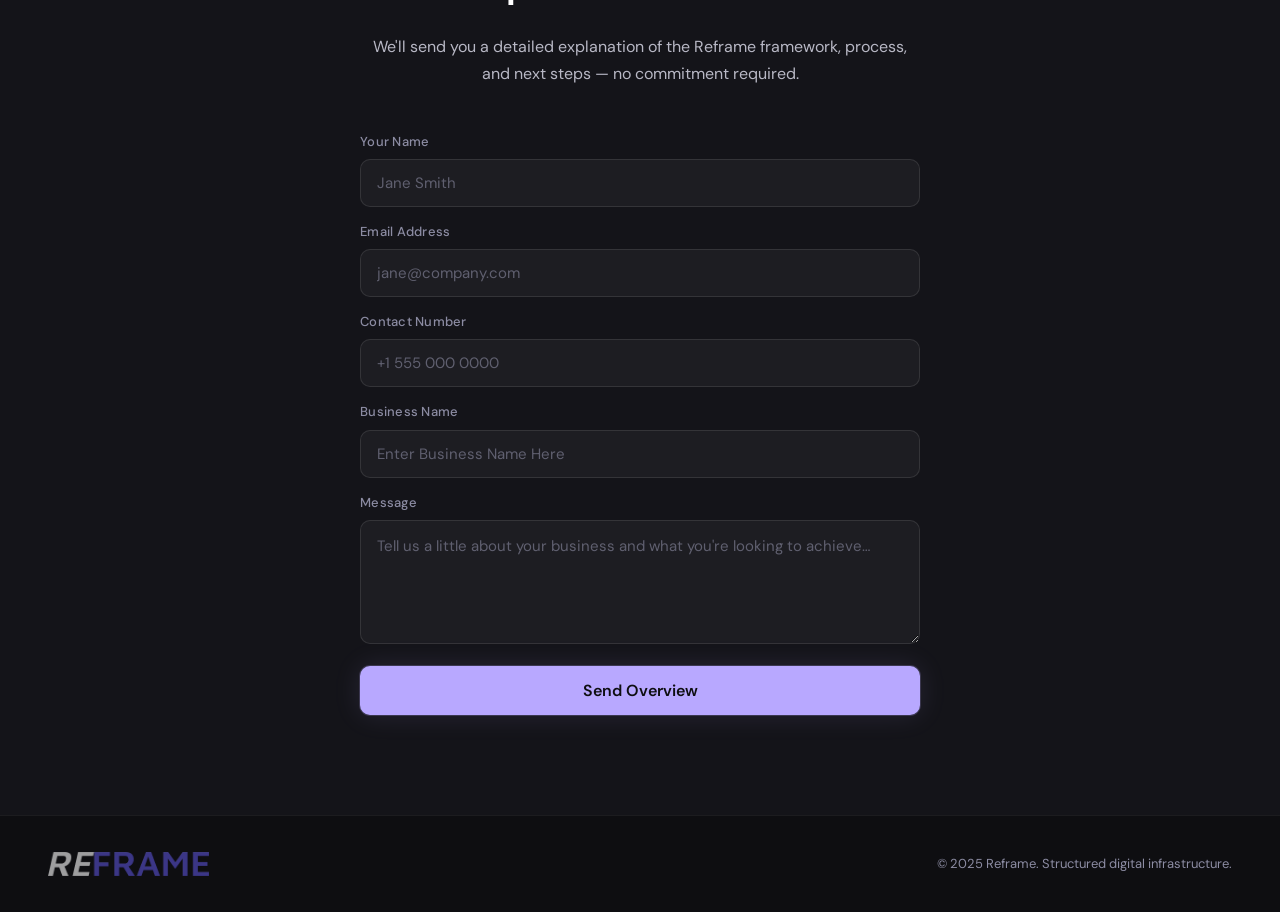
==== commit 2203a9bc: "Update index.html" ====
--- a/index.html
+++ b/index.html
@@ -71,7 +71,6 @@
   <link rel="preconnect" href="https://fonts.googleapis.com" />
   <link rel="preconnect" href="https://fonts.gstatic.com" crossorigin />
   <link href="https://fonts.googleapis.com/css2?family=DM+Sans:ital,opsz,wght@0,9..40,300;0,9..40,400;0,9..40,500;0,9..40,600;1,9..40,300&family=DM+Mono:wght@300;400&display=swap" rel="stylesheet" />
-
   <style>
     *, *::before, *::after { box-sizing: border-box; margin: 0; padding: 0; }
 
@@ -81,15 +80,9 @@
       --text-primary:  #FFFFFF;
       --text-secondary:#B8B8C5;
       --text-muted:    #8C8CA3;
-
-      /* existing accents */
       --accent-lav:    #B8A8FF;
       --accent-blue:   #9BB8FF;
       --accent-mint:   #9FE6C3;
-
-      /* NEW: deeper hero video accent (muted lavender core) */
-      --accent-core:   #5A52D6;
-
       --glow-lav:      rgba(184,168,255,0.12);
       --glow-lav-hover:rgba(184,168,255,0.18);
       --border-subtle: rgba(184,168,255,0.12);
@@ -143,6 +136,7 @@
       width: auto;
       display: block;
     }
+    .nav-logo span { color: var(--accent-lav); }
 
     .nav-cta {
       display: inline-flex;
@@ -178,6 +172,7 @@
       overflow: hidden;
     }
 
+    /* Radial glow behind hero content */
     .hero::after {
       content: '';
       position: absolute;
@@ -241,6 +236,7 @@
       flex-wrap: wrap;
     }
 
+    /* Primary button */
     .btn-primary {
       position: relative;
       display: inline-flex;
@@ -264,6 +260,7 @@
       transform: scale(1.03);
       box-shadow: 0 0 40px rgba(184,168,255,0.18), 0 0 0 1px rgba(184,168,255,0.3);
     }
+    /* Animated light streak */
     .btn-primary::after {
       content: '';
       position: absolute;
@@ -275,12 +272,15 @@
       transform: skewX(-20deg);
       transition: none;
     }
-    .btn-primary:hover::after { animation: streak 1.2s ease forwards; }
+    .btn-primary:hover::after {
+      animation: streak 1.2s ease forwards;
+    }
     @keyframes streak {
       0%   { left: -80%; opacity: 1; }
       100% { left: 130%; opacity: 0; }
     }
 
+    /* Secondary button */
     .btn-secondary {
       display: inline-flex;
       align-items: center;
@@ -324,6 +324,7 @@
       perspective: 1400px;
     }
 
+    /* Glow beneath windows */
     .hero-visual::before {
       content: '';
       position: absolute;
@@ -393,6 +394,7 @@
       50%      { transform: translateY(-8px) rotate(-2.5deg); }
     }
 
+    /* Window chrome bar */
     .win-chrome {
       display: flex;
       align-items: center;
@@ -402,10 +404,13 @@
       border-bottom: 1px solid rgba(255,255,255,0.06);
       backdrop-filter: blur(8px);
     }
-    .win-dot { width: 10px; height: 10px; border-radius: 50%; }
-    .dot-red { background: #FF5F57; }
-    .dot-yel { background: #FFBD2E; }
-    .dot-grn { background: #28C840; }
+    .win-dot {
+      width: 10px; height: 10px;
+      border-radius: 50%;
+    }
+    .dot-red   { background: #FF5F57; }
+    .dot-yel   { background: #FFBD2E; }
+    .dot-grn   { background: #28C840; }
 
     .win-url {
       flex: 1;
@@ -419,318 +424,220 @@
       margin: 0 8px;
     }
 
+    /* Main window content — desktop mockup */
     .win-body { padding: 0; overflow: hidden; }
-    .mock-desktop { height: calc(380px - 34px); background: #0F0F14; display: flex; flex-direction: column; }
-    .mock-topbar { padding: 14px 20px; display: flex; align-items: center; justify-content: space-between; border-bottom: 1px solid rgba(255,255,255,0.05); }
-    .mock-logo-bar { width: 70px; height: 8px; background: rgba(184,168,255,0.4); border-radius: 4px; }
-    .mock-nav-items { display: flex; gap: 16px; }
-    .mock-nav-item { width: 40px; height: 6px; background: rgba(255,255,255,0.12); border-radius: 3px; }
-    .mock-cta-bar { width: 70px; height: 24px; background: rgba(184,168,255,0.25); border-radius: 6px; }
-    .mock-hero-area { padding: 28px 20px 20px; flex: 1; }
-    .mock-h1-line { height: 18px; width: 75%; background: rgba(255,255,255,0.55); border-radius: 4px; margin-bottom: 10px; }
-    .mock-h1-line-2 { height: 18px; width: 55%; background: rgba(255,255,255,0.35); border-radius: 4px; margin-bottom: 18px; }
+
+    .mock-desktop {
+      height: calc(380px - 34px);
+      background: #0F0F14;
+      display: flex;
+      flex-direction: column;
+    }
+    .mock-topbar {
+      padding: 14px 20px;
+      display: flex;
+      align-items: center;
+      justify-content: space-between;
+      border-bottom: 1px solid rgba(255,255,255,0.05);
+    }
+    .mock-logo-bar {
+      width: 70px;
+      height: 8px;
+      background: rgba(184,168,255,0.4);
+      border-radius: 4px;
+    }
+    .mock-nav-items {
+      display: flex; gap: 16px;
+    }
+    .mock-nav-item {
+      width: 40px; height: 6px;
+      background: rgba(255,255,255,0.12);
+      border-radius: 3px;
+    }
+    .mock-cta-bar {
+      width: 70px; height: 24px;
+      background: rgba(184,168,255,0.25);
+      border-radius: 6px;
+    }
+    .mock-hero-area {
+      padding: 28px 20px 20px;
+      flex: 1;
+    }
+    .mock-h1-line {
+      height: 18px;
+      width: 75%;
+      background: rgba(255,255,255,0.55);
+      border-radius: 4px;
+      margin-bottom: 10px;
+    }
+    .mock-h1-line-2 {
+      height: 18px;
+      width: 55%;
+      background: rgba(255,255,255,0.35);
+      border-radius: 4px;
+      margin-bottom: 18px;
+    }
     .mock-sub-lines { margin-bottom: 22px; }
-    .mock-sub-line { height: 8px; background: rgba(255,255,255,0.13); border-radius: 3px; margin-bottom: 7px; }
+    .mock-sub-line {
+      height: 8px;
+      background: rgba(255,255,255,0.13);
+      border-radius: 3px;
+      margin-bottom: 7px;
+    }
     .mock-sub-line:last-child { width: 65%; }
     .mock-buttons-row { display: flex; gap: 10px; }
-    .mock-btn { height: 28px; width: 100px; border-radius: 6px; }
+    .mock-btn {
+      height: 28px;
+      width: 100px;
+      border-radius: 6px;
+    }
     .mock-btn-fill { background: rgba(184,168,255,0.4); }
-    .mock-btn-ghost { background: transparent; border: 1px solid rgba(184,168,255,0.25); }
-    .mock-cards { display: grid; grid-template-columns: 1fr 1fr 1fr; gap: 10px; padding: 0 20px 20px; }
-    .mock-card { height: 60px; background: rgba(255,255,255,0.04); border: 1px solid rgba(255,255,255,0.07); border-radius: 8px; padding: 10px 12px; }
-    .mock-card-dot { width: 20px; height: 6px; background: rgba(184,168,255,0.3); border-radius: 3px; margin-bottom: 6px; }
+    .mock-btn-ghost {
+      background: transparent;
+      border: 1px solid rgba(184,168,255,0.25);
+    }
+    .mock-cards {
+      display: grid;
+      grid-template-columns: 1fr 1fr 1fr;
+      gap: 10px;
+      padding: 0 20px 20px;
+    }
+    .mock-card {
+      height: 60px;
+      background: rgba(255,255,255,0.04);
+      border: 1px solid rgba(255,255,255,0.07);
+      border-radius: 8px;
+      padding: 10px 12px;
+    }
+    .mock-card-dot {
+      width: 20px; height: 6px;
+      background: rgba(184,168,255,0.3);
+      border-radius: 3px;
+      margin-bottom: 6px;
+    }
     .mock-card-lines { display: flex; flex-direction: column; gap: 5px; }
-    .mock-card-line { height: 5px; background: rgba(255,255,255,0.1); border-radius: 2px; }
+    .mock-card-line {
+      height: 5px;
+      background: rgba(255,255,255,0.1);
+      border-radius: 2px;
+    }
     .mock-card-line:last-child { width: 70%; }
 
-    .mock-mobile { height: calc(320px - 34px); background: #0F0F14; display: flex; flex-direction: column; padding: 12px 10px; gap: 10px; }
-    .mock-mob-bar { height: 8px; background: rgba(184,168,255,0.3); border-radius: 4px; width: 50%; }
-    .mock-mob-hero { background: rgba(255,255,255,0.04); border-radius: 8px; padding: 12px; flex: 1; }
-    .mock-mob-line { height: 7px; background: rgba(255,255,255,0.3); border-radius: 3px; margin-bottom: 6px; }
+    /* Mobile mockup */
+    .mock-mobile {
+      height: calc(320px - 34px);
+      background: #0F0F14;
+      display: flex;
+      flex-direction: column;
+      padding: 12px 10px;
+      gap: 10px;
+    }
+    .mock-mob-bar {
+      height: 8px;
+      background: rgba(184,168,255,0.3);
+      border-radius: 4px;
+      width: 50%;
+    }
+    .mock-mob-hero {
+      background: rgba(255,255,255,0.04);
+      border-radius: 8px;
+      padding: 12px;
+      flex: 1;
+    }
+    .mock-mob-line {
+      height: 7px;
+      background: rgba(255,255,255,0.3);
+      border-radius: 3px;
+      margin-bottom: 6px;
+    }
     .mock-mob-line:nth-child(2) { width: 80%; background: rgba(255,255,255,0.18); }
     .mock-mob-line:nth-child(3) { width: 60%; background: rgba(255,255,255,0.12); }
-    .mock-mob-btn { margin-top: 14px; height: 24px; width: 80%; background: rgba(184,168,255,0.35); border-radius: 5px; }
-    .mock-mob-cards { display: flex; flex-direction: column; gap: 6px; }
-    .mock-mob-card { height: 36px; background: rgba(255,255,255,0.04); border: 1px solid rgba(255,255,255,0.07); border-radius: 6px; }
-
-    .mock-cms { height: calc(220px - 34px); background: #0C0C10; display: flex; gap: 0; }
-    .mock-cms-sidebar { width: 44px; background: rgba(255,255,255,0.03); border-right: 1px solid rgba(255,255,255,0.06); padding: 10px 0; display: flex; flex-direction: column; align-items: center; gap: 10px; }
-    .cms-icon { width: 20px; height: 20px; background: rgba(255,255,255,0.07); border-radius: 5px; }
+    .mock-mob-btn {
+      margin-top: 14px;
+      height: 24px;
+      width: 80%;
+      background: rgba(184,168,255,0.35);
+      border-radius: 5px;
+    }
+    .mock-mob-cards {
+      display: flex;
+      flex-direction: column;
+      gap: 6px;
+    }
+    .mock-mob-card {
+      height: 36px;
+      background: rgba(255,255,255,0.04);
+      border: 1px solid rgba(255,255,255,0.07);
+      border-radius: 6px;
+    }
+
+    /* CMS mockup */
+    .mock-cms {
+      height: calc(220px - 34px);
+      background: #0C0C10;
+      display: flex;
+      gap: 0;
+    }
+    .mock-cms-sidebar {
+      width: 44px;
+      background: rgba(255,255,255,0.03);
+      border-right: 1px solid rgba(255,255,255,0.06);
+      padding: 10px 0;
+      display: flex;
+      flex-direction: column;
+      align-items: center;
+      gap: 10px;
+    }
+    .cms-icon {
+      width: 20px; height: 20px;
+      background: rgba(255,255,255,0.07);
+      border-radius: 5px;
+    }
     .cms-icon-active { background: rgba(184,168,255,0.3); }
-    .mock-cms-main { flex: 1; padding: 12px; display: flex; flex-direction: column; gap: 8px; }
-    .cms-header-row { display: flex; align-items: center; justify-content: space-between; }
-    .cms-title-bar { width: 80px; height: 8px; background: rgba(255,255,255,0.35); border-radius: 3px; }
-    .cms-add-btn { width: 50px; height: 18px; background: rgba(184,168,255,0.25); border-radius: 4px; }
-    .cms-row { display: flex; gap: 6px; align-items: center; padding: 6px 8px; background: rgba(255,255,255,0.03); border-radius: 5px; border: 1px solid rgba(255,255,255,0.05); }
-    .cms-row-dot { width: 6px; height: 6px; border-radius: 50%; background: var(--accent-mint); flex-shrink: 0; }
+    .mock-cms-main {
+      flex: 1;
+      padding: 12px;
+      display: flex;
+      flex-direction: column;
+      gap: 8px;
+    }
+    .cms-header-row {
+      display: flex;
+      align-items: center;
+      justify-content: space-between;
+    }
+    .cms-title-bar {
+      width: 80px; height: 8px;
+      background: rgba(255,255,255,0.35);
+      border-radius: 3px;
+    }
+    .cms-add-btn {
+      width: 50px; height: 18px;
+      background: rgba(184,168,255,0.25);
+      border-radius: 4px;
+    }
+    .cms-row {
+      display: flex;
+      gap: 6px;
+      align-items: center;
+      padding: 6px 8px;
+      background: rgba(255,255,255,0.03);
+      border-radius: 5px;
+      border: 1px solid rgba(255,255,255,0.05);
+    }
+    .cms-row-dot {
+      width: 6px; height: 6px;
+      border-radius: 50%;
+      background: var(--accent-mint);
+      flex-shrink: 0;
+    }
     .cms-row-label { flex: 1; height: 6px; background: rgba(255,255,255,0.15); border-radius: 3px; }
     .cms-row-label-sm { width: 50%; }
-    .cms-row-badge { width: 30px; height: 12px; background: rgba(155,184,255,0.2); border-radius: 3px; flex-shrink: 0; }
-
-    /* ─── NEW: HERO VIDEO PREVIEW (Option B) ───────────────── */
-    .hero-video-preview {
-      position: relative;
-      padding: 40px 24px 120px;
-      background: linear-gradient(180deg, rgba(14,14,17,0) 0%, rgba(20,20,25,0.55) 50%, rgba(20,20,25,1) 100%);
-      overflow: hidden;
-    }
-
-    .video-preview-container {
-      position: relative;
-      max-width: 1100px;
-      margin: 0 auto;
-      perspective: 1200px;
-    }
-
-    .depth-panels {
-      position: absolute;
-      inset: -40px;
-      pointer-events: none;
-      z-index: 1;
-    }
-
-    .depth-panel {
-      position: absolute;
-      background: linear-gradient(135deg,
-        rgba(90, 82, 214, 0.04) 0%,
-        rgba(90, 82, 214, 0.08) 100%
-      );
-      border: 1px solid rgba(90, 82, 214, 0.10);
-      border-radius: 16px;
-      backdrop-filter: blur(8px);
-      opacity: 0.7;
-    }
-
-    .depth-panel-1 {
-      top: 18%;
-      left: -8%;
-      width: 420px;
-      height: 280px;
-      transform: rotate(-2.5deg) translateZ(-50px);
-    }
-    .depth-panel-2 {
-      top: 42%;
-      right: -10%;
-      width: 380px;
-      height: 240px;
-      transform: rotate(3deg) translateZ(-80px);
-    }
-    .depth-panel-3 {
-      bottom: 8%;
-      left: 10%;
-      width: 300px;
-      height: 200px;
-      transform: rotate(-1.5deg) translateZ(-100px);
-      opacity: 0.5;
-    }
-
-    .video-preview-wrapper {
-      position: relative;
-      width: 100%;
-      max-width: 980px;
-      margin: 0 auto;
-      aspect-ratio: 16 / 9;
-      border-radius: 14px;
-      overflow: hidden;
-      transform: rotateX(1deg) rotateY(-0.5deg);
-      box-shadow:
-        0 0 60px rgba(90, 82, 214, 0.15),
-        0 30px 90px rgba(0, 0, 0, 0.4),
-        0 0 0 1px rgba(90, 82, 214, 0.20);
-      z-index: 10;
-      transition: transform 0.4s cubic-bezier(.34, 1.56, .64, 1);
-      background: #000;
-    }
-
-    .video-preview-wrapper:hover {
-      transform: rotateX(0deg) rotateY(0deg) scale(1.01);
-      box-shadow:
-        0 0 80px rgba(90, 82, 214, 0.20),
-        0 40px 110px rgba(0, 0, 0, 0.5),
-        0 0 0 1px rgba(90, 82, 214, 0.25);
-    }
-
-    .preview-video {
-      position: absolute;
-      inset: 0;
-      width: 100%;
-      height: 100%;
-      object-fit: cover;
-      display: block;
-    }
-
-    .video-overlay {
-      position: absolute;
-      inset: 0;
-      background: linear-gradient(
-        180deg,
-        rgba(11, 12, 16, 0.12) 0%,
-        rgba(11, 12, 16, 0.40) 100%
-      );
-      pointer-events: none;
-      z-index: 2;
-    }
-
-    /* subtle top sheen (Vendure-like) */
-    .video-preview-wrapper::before {
-      content: "";
-      position: absolute;
-      inset: 0;
-      background: linear-gradient(
-        180deg,
-        rgba(255,255,255,0.08) 0%,
-        rgba(255,255,255,0.00) 18%,
-        rgba(0,0,0,0.00) 70%,
-        rgba(0,0,0,0.20) 100%
-      );
-      pointer-events: none;
-      z-index: 3;
-    }
-
-    .video-play-btn {
-      position: absolute;
-      top: 50%;
-      left: 50%;
-      transform: translate(-50%, -50%);
-      z-index: 10;
-      width: 80px;
-      height: 80px;
-      border-radius: 50%;
-      background: var(--accent-core);
-      border: none;
-      cursor: pointer;
-      display: flex;
-      align-items: center;
-      justify-content: center;
-      color: #FFFFFF;
-      box-shadow:
-        0 0 40px rgba(90, 82, 214, 0.30),
-        0 8px 24px rgba(0, 0, 0, 0.40);
-      transition: all 0.3s cubic-bezier(.34, 1.56, .64, 1);
-    }
-
-    /* thin ring */
-    .video-play-btn::before {
-      content: "";
-      position: absolute;
-      inset: -6px;
-      border-radius: 999px;
-      border: 1px solid rgba(90, 82, 214, 0.35);
-      opacity: 0.9;
-      pointer-events: none;
-    }
-
-    /* orbit streak */
-    .video-play-btn::after {
-      content: "";
-      position: absolute;
-      inset: -10px;
-      border-radius: 999px;
-      background: conic-gradient(
-        from 180deg,
-        rgba(90, 82, 214, 0) 0deg,
-        rgba(90, 82, 214, 0.0) 220deg,
-        rgba(90, 82, 214, 0.9) 260deg,
-        rgba(90, 82, 214, 0.0) 300deg,
-        rgba(90, 82, 214, 0) 360deg
-      );
-      filter: blur(10px);
-      opacity: 0.55;
-      animation: reframe-orbit 2.6s linear infinite;
-      pointer-events: none;
-    }
-
-    @keyframes reframe-orbit {
-      to { transform: rotate(360deg); }
-    }
-
-    .video-play-btn svg {
-      margin-left: 3px;
-      filter: drop-shadow(0 2px 4px rgba(0, 0, 0, 0.2));
-    }
-
-    .video-play-btn:hover {
-      transform: translate(-50%, -50%) scale(1.05);
-      background: #6A5FE6;
-      box-shadow:
-        0 0 60px rgba(90, 82, 214, 0.40),
-        0 12px 32px rgba(0, 0, 0, 0.5);
-    }
-
-    .video-play-btn:active {
-      transform: translate(-50%, -50%) scale(0.98);
-    }
-
-    /* ─── NEW: VIDEO MODAL ───────────────────────────── */
-    .video-modal-overlay {
-      display: none;
-      position: fixed;
-      inset: 0;
-      background: rgba(0, 0, 0, 0.85);
-      backdrop-filter: blur(8px);
-      z-index: 9999;
-      align-items: center;
-      justify-content: center;
-      padding: 24px;
-      opacity: 0;
-      transition: opacity 0.3s ease;
-    }
-
-    .video-modal-overlay.active {
-      display: flex;
-      opacity: 1;
-    }
-
-    .video-modal-box {
-      position: relative;
-      width: 100%;
-      max-width: 1000px;
-      aspect-ratio: 16 / 9;
-      background: #000;
-      border-radius: 16px;
-      overflow: hidden;
-      box-shadow:
-        0 0 100px rgba(90, 82, 214, 0.18),
-        0 40px 120px rgba(0, 0, 0, 0.8);
-      animation: modal-slide-in 0.4s cubic-bezier(.34, 1.56, .64, 1);
-    }
-
-    @keyframes modal-slide-in {
-      from { transform: scale(0.92) translateY(30px); opacity: 0; }
-      to   { transform: scale(1) translateY(0); opacity: 1; }
-    }
-
-    .video-modal-close {
-      position: absolute;
-      top: 16px;
-      right: 16px;
-      z-index: 100;
-      width: 44px;
-      height: 44px;
-      border-radius: 50%;
-      background: rgba(0, 0, 0, 0.7);
-      backdrop-filter: blur(10px);
-      border: 1px solid rgba(255, 255, 255, 0.1);
-      cursor: pointer;
-      display: flex;
-      align-items: center;
-      justify-content: center;
-      color: #FFFFFF;
-      transition: all 0.2s ease;
-    }
-
-    .video-modal-close:hover {
-      background: rgba(90, 82, 214, 0.9);
-      border-color: rgba(90, 82, 214, 0.3);
-      transform: rotate(90deg);
-    }
-
-    .modal-video {
-      width: 100%;
-      height: 100%;
-      display: block;
-      object-fit: contain;
-      background: #000;
+    .cms-row-badge {
+      width: 30px; height: 12px;
+      background: rgba(155,184,255,0.2);
+      border-radius: 3px;
+      flex-shrink: 0;
     }
 
     /* ─── SECTION BASE ──────────────────────────────── */
@@ -822,6 +729,7 @@
     .process-block:last-child { border-right: none; }
     .process-block:hover { background: rgba(184,168,255,0.03); }
 
+    /* Lavender underline accent on hover */
     .process-block::after {
       content: '';
       position: absolute;
@@ -833,7 +741,10 @@
       transform-origin: left;
       transition: opacity 0.3s, transform 0.35s cubic-bezier(.34,1.56,.64,1);
     }
-    .process-block:hover::after { opacity: 1; transform: scaleX(1); }
+    .process-block:hover::after {
+      opacity: 1;
+      transform: scaleX(1);
+    }
 
     .process-step {
       font-size: 11px;
@@ -922,7 +833,11 @@
       gap: 20px;
     }
 
-    .notlist-card-row { display: flex; align-items: flex-start; gap: 16px; }
+    .notlist-card-row {
+      display: flex;
+      align-items: flex-start;
+      gap: 16px;
+    }
     .notlist-card-icon {
       width: 36px; height: 36px;
       border-radius: 8px;
@@ -935,10 +850,23 @@
     .icon-blue { background: rgba(155,184,255,0.1); color: var(--accent-blue); }
     .icon-mint { background: rgba(159,230,195,0.1); color: var(--accent-mint); }
 
-    .notlist-card-text h4 { font-size: 15px; font-weight: 600; color: var(--text-primary); margin-bottom: 4px; letter-spacing: -0.01em; }
-    .notlist-card-text p  { font-size: 13px; color: var(--text-muted); line-height: 1.6; }
-
-    .notlist-divider { height: 1px; background: rgba(255,255,255,0.06); }
+    .notlist-card-text h4 {
+      font-size: 15px;
+      font-weight: 600;
+      color: var(--text-primary);
+      margin-bottom: 4px;
+      letter-spacing: -0.01em;
+    }
+    .notlist-card-text p {
+      font-size: 13px;
+      color: var(--text-muted);
+      line-height: 1.6;
+    }
+
+    .notlist-divider {
+      height: 1px;
+      background: rgba(255,255,255,0.06);
+    }
 
     /* ─── CTA SECTION ───────────────────────────────── */
     .cta-section {
@@ -947,7 +875,11 @@
       border-image: linear-gradient(90deg, transparent 0%, rgba(184,168,255,0.1) 50%, transparent 100%) 1;
     }
 
-    .cta-inner { max-width: 560px; margin: 0 auto; text-align: center; }
+    .cta-inner {
+      max-width: 560px;
+      margin: 0 auto;
+      text-align: center;
+    }
 
     .cta-section h2 {
       font-size: clamp(28px, 4vw, 40px);
@@ -963,9 +895,18 @@
       line-height: 1.7;
     }
 
-    .cta-form { display: flex; flex-direction: column; gap: 14px; text-align: left; }
-
-    .form-field { display: flex; flex-direction: column; gap: 6px; }
+    .cta-form {
+      display: flex;
+      flex-direction: column;
+      gap: 14px;
+      text-align: left;
+    }
+
+    .form-field {
+      display: flex;
+      flex-direction: column;
+      gap: 6px;
+    }
     .form-label {
       font-size: 13px;
       font-weight: 500;
@@ -989,8 +930,18 @@
       background: rgba(184,168,255,0.04);
     }
 
-    .form-submit { width: 100%; margin-top: 8px; justify-content: center; text-align: center; }
-    .form-textarea { resize: vertical; min-height: 110px; line-height: 1.6; font-family: inherit; }
+    .form-submit {
+      width: 100%;
+      margin-top: 8px;
+      justify-content: center;
+      text-align: center;
+    }
+    .form-textarea {
+      resize: vertical;
+      min-height: 110px;
+      line-height: 1.6;
+      font-family: inherit;
+    }
 
     .form-success {
       display: none;
@@ -1013,10 +964,129 @@
       align-items: center;
       justify-content: space-between;
     }
-    .footer-logo { display: inline-flex; align-items: center; }
-    .footer-logo img { height: 24px; width: auto; display: block; opacity: 0.6; transition: opacity 0.2s; }
-    .footer-logo img:hover { opacity: 0.9; }
-    .footer-copy { font-size: 13px; color: var(--text-muted); }
+    .footer-logo {
+      display: inline-flex;
+      align-items: center;
+    }
+    .footer-logo img {
+      height: 24px;
+      width: auto;
+      display: block;
+      opacity: 0.6;
+      transition: opacity 0.2s;
+    }
+    .footer-logo img:hover {
+      opacity: 0.9;
+    }
+    .footer-logo span { color: var(--accent-lav); }
+    .footer-copy {
+      font-size: 13px;
+      color: var(--text-muted);
+    }
+
+    /* ─── VIDEO MODAL ───────────────────────────────── */
+    .modal-overlay {
+      display: none;
+      position: fixed;
+      inset: 0;
+      background: rgba(0,0,0,0.82);
+      z-index: 200;
+      align-items: center;
+      justify-content: center;
+      padding: 24px;
+      backdrop-filter: blur(6px);
+    }
+    .modal-overlay.open {
+      display: flex;
+      animation: fadeInModal 0.3s ease;
+    }
+    @keyframes fadeInModal {
+      from { opacity: 0; }
+      to   { opacity: 1; }
+    }
+
+    .modal-box {
+      width: 100%;
+      max-width: 760px;
+      background: #141419;
+      border: 1px solid rgba(184,168,255,0.15);
+      border-radius: 14px;
+      overflow: hidden;
+      box-shadow: 0 0 80px rgba(184,168,255,0.12), 0 40px 120px rgba(0,0,0,0.7);
+      animation: slideUpModal 0.3s cubic-bezier(.34,1.56,.64,1);
+    }
+    @keyframes slideUpModal {
+      from { transform: translateY(24px); opacity: 0; }
+      to   { transform: translateY(0);    opacity: 1; }
+    }
+
+    .modal-header {
+      display: flex;
+      align-items: center;
+      justify-content: space-between;
+      padding: 20px 24px;
+      border-bottom: 1px solid rgba(255,255,255,0.07);
+    }
+    .modal-title {
+      font-size: 17px;
+      font-weight: 600;
+      color: var(--text-primary);
+      letter-spacing: -0.02em;
+    }
+    .modal-close {
+      width: 32px; height: 32px;
+      border-radius: 8px;
+      background: rgba(255,255,255,0.06);
+      border: none;
+      cursor: pointer;
+      display: flex;
+      align-items: center;
+      justify-content: center;
+      color: var(--text-muted);
+      font-size: 18px;
+      transition: background 0.2s, color 0.2s;
+    }
+    .modal-close:hover {
+      background: rgba(184,168,255,0.1);
+      color: var(--text-primary);
+    }
+
+    .modal-video-area {
+      position: relative;
+      width: 100%;
+      padding-top: 56.25%; /* 16:9 */
+      background: #000;
+      overflow: hidden;
+    }
+
+    .modal-placeholder {
+      display: flex;
+      flex-direction: column;
+      align-items: center;
+      gap: 16px;
+      color: var(--text-muted);
+    }
+    .modal-play-btn {
+      width: 64px; height: 64px;
+      border-radius: 50%;
+      background: rgba(184,168,255,0.1);
+      border: 1px solid rgba(184,168,255,0.3);
+      display: flex;
+      align-items: center;
+      justify-content: center;
+      cursor: pointer;
+      transition: background 0.2s, transform 0.2s;
+      color: var(--accent-lav);
+    }
+    .modal-play-btn:hover {
+      background: rgba(184,168,255,0.18);
+      transform: scale(1.06);
+    }
+    .modal-play-btn svg { margin-left: 4px; }
+    .modal-placeholder p {
+      font-size: 14px;
+      color: var(--text-muted);
+    }
 
     /* ─── SCROLL REVEAL ─────────────────────────────── */
     .reveal {
@@ -1024,7 +1094,10 @@
       transform: translateY(22px);
       transition: opacity 0.65s cubic-bezier(.25,.46,.45,.94), transform 0.65s cubic-bezier(.25,.46,.45,.94);
     }
-    .reveal.visible { opacity: 1; transform: translateY(0); }
+    .reveal.visible {
+      opacity: 1;
+      transform: translateY(0);
+    }
     .reveal-d1 { transition-delay: 0.1s; }
     .reveal-d2 { transition-delay: 0.2s; }
     .reveal-d3 { transition-delay: 0.3s; }
@@ -1038,10 +1111,6 @@
       .ui-window-main  { width: 400px; height: 270px; }
       .ui-window-mobile { display: none; }
       .ui-window-cms { display: none; }
-
-      .depth-panels { display: none; }
-      .video-preview-wrapper { transform: none; max-width: 100%; }
-      .video-preview-wrapper:hover { transform: scale(1.01); }
 
       .notlist-wrapper { grid-template-columns: 1fr; gap: 48px; }
       .notlist-right { display: none; }
@@ -1054,14 +1123,9 @@
       .process-blocks { grid-template-columns: 1fr; }
       .process-block { border-right: none; border-bottom: 1px solid rgba(255,255,255,0.07); }
       .process-block:last-child { border-bottom: none; }
-
-      .hero-video-preview { padding: 20px 16px 80px; }
-      .video-play-btn { width: 60px; height: 60px; }
-      .video-modal-overlay { padding: 16px; }
     }
   </style>
 </head>
-
 <body>
 
   <!-- ───────────────────────────────────── NAVIGATION -->
@@ -1213,43 +1277,6 @@
     </div><!-- /.hero-inner -->
   </section>
 
-  <!-- ───────────────────────────────────── HERO VIDEO PREVIEW (Option B) -->
-  <section class="hero-video-preview" aria-label="Explore Reframe preview">
-    <div class="video-preview-container">
-
-      <div class="depth-panels" aria-hidden="true">
-        <div class="depth-panel depth-panel-1"></div>
-        <div class="depth-panel depth-panel-2"></div>
-        <div class="depth-panel depth-panel-3"></div>
-      </div>
-
-      <div class="video-preview-wrapper">
-        <video
-          class="preview-video"
-          id="previewVideo"
-          autoplay
-          muted
-          loop
-          playsinline
-          preload="metadata"
-          poster="assets/video-poster.jpg"
-        >
-          <source src="assets/reframe-preview.mp4" type="video/mp4" />
-          Your browser does not support HTML5 video.
-        </video>
-
-        <div class="video-overlay"></div>
-
-        <button class="video-play-btn" id="videoPlayBtn" aria-label="Play full video">
-          <svg width="28" height="32" viewBox="0 0 28 32" fill="none" aria-hidden="true">
-            <path d="M2 2L26 16L2 30V2Z" fill="currentColor" stroke="currentColor" stroke-width="2" stroke-linejoin="round"/>
-          </svg>
-        </button>
-      </div>
-
-    </div>
-  </section>
-
   <!-- ───────────────────────────────────── PROBLEM -->
   <section class="problem-section">
     <div class="section-inner">
@@ -1329,10 +1356,22 @@
         <div class="notlist-left reveal">
           <h2>Reframe Is Not</h2>
           <ul class="notlist">
-            <li><div class="notlist-x">✕</div>Not DIY — there's no template you configure yourself</li>
-            <li><div class="notlist-x">✕</div>Not a template marketplace — nothing is generic</li>
-            <li><div class="notlist-x">✕</div>Not freelance chaos — no back-and-forth, no guesswork</li>
-            <li><div class="notlist-x">✕</div>Not experimental — every element is intentional</li>
+            <li>
+              <div class="notlist-x">✕</div>
+              Not DIY — there's no template you configure yourself
+            </li>
+            <li>
+              <div class="notlist-x">✕</div>
+              Not a template marketplace — nothing is generic
+            </li>
+            <li>
+              <div class="notlist-x">✕</div>
+              Not freelance chaos — no back-and-forth, no guesswork
+            </li>
+            <li>
+              <div class="notlist-x">✕</div>
+              Not experimental — every element is intentional
+            </li>
           </ul>
           <p class="notlist-tagline">
             Reframe is a structured digital rebuild —<br/>prepared before you commit.
@@ -1351,9 +1390,7 @@
               <p>Every Reframe preview is built with intention — architecture, copy, and hierarchy are considered before a single pixel is placed.</p>
             </div>
           </div>
-
           <div class="notlist-divider"></div>
-
           <div class="notlist-card-row">
             <div class="notlist-card-icon icon-blue">
               <svg width="16" height="16" fill="none" viewBox="0 0 24 24">
@@ -1365,9 +1402,7 @@
               <p>You see the full structured preview — designed, built, and ready — before you make a commitment.</p>
             </div>
           </div>
-
           <div class="notlist-divider"></div>
-
           <div class="notlist-card-row">
             <div class="notlist-card-icon icon-mint">
               <svg width="16" height="16" fill="none" viewBox="0 0 24 24">
@@ -1380,7 +1415,6 @@
             </div>
           </div>
         </div>
-
       </div>
     </div>
   </section>
@@ -1401,6 +1435,7 @@
           action="https://formspree.io/f/mreakyan"
           method="POST"
         >
+          <!-- Hidden field so Formspree forwards to your Gmail -->
           <input type="hidden" name="_replyto" value="reframepreviewlab@gmail.com" />
           <input type="hidden" name="_to"      value="reframepreviewlab@gmail.com" />
 
@@ -1438,6 +1473,7 @@
           Overview sent. Check your inbox.
         </div>
       </div>
+
     </div>
   </section>
 
@@ -1449,142 +1485,100 @@
     <p class="footer-copy">© 2025 Reframe. Structured digital infrastructure.</p>
   </footer>
 
-  <!-- ───────────────────────────────────── VIDEO MODAL (Full Film) -->
-  <div class="video-modal-overlay" id="videoModalOverlay">
-    <div class="video-modal-box">
-      <button class="video-modal-close" id="videoModalClose" aria-label="Close video">
-        <svg width="20" height="20" viewBox="0 0 20 20" fill="none" aria-hidden="true">
-          <path d="M2 2L18 18M18 2L2 18" stroke="currentColor" stroke-width="2.5" stroke-linecap="round"/>
-        </svg>
-      </button>
-
-      <video class="modal-video" id="modalVideo" controls preload="metadata" playsinline>
-        <source src="assets/reframe-full.mp4" type="video/mp4" />
-        Your browser does not support HTML5 video.
-      </video>
+  <!-- ───────────────────────────────────── VIDEO MODAL -->
+  <div class="modal-overlay" id="videoModal">
+    <div class="modal-box">
+      <div class="modal-header">
+        <span class="modal-title">Explore Reframe in 90 Seconds</span>
+        <button class="modal-close" id="closeModal" aria-label="Close">
+          <svg width="12" height="12" viewBox="0 0 12 12" fill="none">
+            <path d="M1 1l10 10M11 1L1 11" stroke="currentColor" stroke-width="1.8" stroke-linecap="round"/>
+          </svg>
+        </button>
+      </div>
+      <div class="modal-video-area">
+        <video
+          controls
+          preload="metadata"
+          playsinline
+          style="position:absolute;top:0;left:0;width:100%;height:100%;display:block;background:#000;"
+        >
+          <source src="assets/reframe-overview.mp4" type="video/mp4">
+          Your browser does not support HTML5 video.
+        </video>
+      </div>
     </div>
   </div>
 
   <!-- ───────────────────────────────────── SCRIPTS -->
   <script>
-    (function () {
-      'use strict';
-
-      // Buttons that should open the same modal
-      const openBtnTop      = document.getElementById('openModal');      // existing hero button
-      const playBtnPreview  = document.getElementById('videoPlayBtn');   // play button on preview card
-
-      const modalOverlay    = document.getElementById('videoModalOverlay');
-      const modalCloseBtn   = document.getElementById('videoModalClose');
-
-      const previewVideo    = document.getElementById('previewVideo');
-      const modalVideo      = document.getElementById('modalVideo');
-
-      function openVideoModal() {
-        try { previewVideo && previewVideo.pause(); } catch (_) {}
-
-        modalOverlay.classList.add('active');
-        document.body.style.overflow = 'hidden';
-
-        // restart & play full film
-        if (modalVideo) {
-          modalVideo.currentTime = 0;
-          modalVideo.muted = false;
-          modalVideo.play().catch(err => console.warn('Modal video play blocked:', err));
-        }
-      }
-
-      function closeVideoModal() {
-        modalOverlay.classList.remove('active');
-        document.body.style.overflow = '';
-
-        if (modalVideo) {
-          modalVideo.pause();
-          modalVideo.currentTime = 0;
-        }
-
-        // resume preview loop
-        if (previewVideo) {
-          previewVideo.muted = true;
-          previewVideo.play().catch(() => {});
-        }
-      }
-
-      // Wire both open buttons
-      if (openBtnTop)     openBtnTop.addEventListener('click', openVideoModal);
-      if (playBtnPreview) playBtnPreview.addEventListener('click', openVideoModal);
-
-      // Close interactions
-      if (modalCloseBtn) modalCloseBtn.addEventListener('click', closeVideoModal);
-
-      modalOverlay.addEventListener('click', function (e) {
-        if (e.target === modalOverlay) closeVideoModal();
-      });
-
-      document.addEventListener('keydown', function (e) {
-        if (e.key === 'Escape' && modalOverlay.classList.contains('active')) closeVideoModal();
-      });
-
-      // keep preview playing when tab returns
-      document.addEventListener('visibilitychange', () => {
-        if (!document.hidden && !modalOverlay.classList.contains('active') && previewVideo) {
-          previewVideo.play().catch(()=>{});
+    // ── Modal
+    const openBtn  = document.getElementById('openModal');
+    const closeBtn = document.getElementById('closeModal');
+    const modal    = document.getElementById('videoModal');
+
+    openBtn.addEventListener('click', () => modal.classList.add('open'));
+    closeBtn.addEventListener('click', () => modal.classList.remove('open'));
+    modal.addEventListener('click', e => {
+      if (e.target === modal) modal.classList.remove('open');
+    });
+    document.addEventListener('keydown', e => {
+      if (e.key === 'Escape') modal.classList.remove('open');
+    });
+
+    // ── Scroll reveal
+    const reveals = document.querySelectorAll('.reveal');
+    const observer = new IntersectionObserver(entries => {
+      entries.forEach(entry => {
+        if (entry.isIntersecting) {
+          entry.target.classList.add('visible');
+          observer.unobserve(entry.target);
         }
       });
-
-      // ── Scroll reveal
-      const reveals = document.querySelectorAll('.reveal');
-      const observer = new IntersectionObserver(entries => {
-        entries.forEach(entry => {
-          if (entry.isIntersecting) {
-            entry.target.classList.add('visible');
-            observer.unobserve(entry.target);
-          }
+    }, { threshold: 0.12 });
+    reveals.forEach(el => observer.observe(el));
+
+    // Make hero elements visible immediately
+    document.querySelectorAll('.hero .reveal').forEach(el => el.classList.add('visible'));
+
+    // ── Subtle parallax on hero windows
+    const heroVisual = document.getElementById('heroVisual');
+    if (heroVisual) {
+      document.addEventListener('mousemove', e => {
+        const cx = window.innerWidth / 2;
+        const cy = window.innerHeight / 2;
+        const dx = (e.clientX - cx) / cx;
+        const dy = (e.clientY - cy) / cy;
+        heroVisual.style.transform = `translate(${dx * -6}px, ${dy * -4}px)`;
+      });
+    }
+
+    // ── Form submission (Formspree / static-compatible)
+    const form    = document.getElementById('overviewForm');
+    const success = document.getElementById('formSuccess');
+
+    form.addEventListener('submit', async e => {
+      e.preventDefault();
+      const data = new FormData(form);
+      try {
+        const res = await fetch(form.action, {
+          method: 'POST',
+          body: data,
+          headers: { 'Accept': 'application/json' }
         });
-      }, { threshold: 0.12 });
-      reveals.forEach(el => observer.observe(el));
-
-      // ── Subtle parallax on hero windows
-      const heroVisual = document.getElementById('heroVisual');
-      if (heroVisual) {
-        document.addEventListener('mousemove', e => {
-          const cx = window.innerWidth / 2;
-          const cy = window.innerHeight / 2;
-          const dx = (e.clientX - cx) / cx;
-          const dy = (e.clientY - cy) / cy;
-          heroVisual.style.transform = `translate(${dx * -6}px, ${dy * -4}px)`;
-        });
+        if (res.ok || res.status === 200 || res.status === 302) {
+          form.style.display = 'none';
+          success.classList.add('visible');
+        } else {
+          // Fallback: show success anyway for demo
+          form.style.display = 'none';
+          success.classList.add('visible');
+        }
+      } catch {
+        form.style.display = 'none';
+        success.classList.add('visible');
       }
-
-      // ── Form submission (Formspree / static-compatible)
-      const form    = document.getElementById('overviewForm');
-      const success = document.getElementById('formSuccess');
-
-      if (form) {
-        form.addEventListener('submit', async e => {
-          e.preventDefault();
-          const data = new FormData(form);
-          try {
-            const res = await fetch(form.action, {
-              method: 'POST',
-              body: data,
-              headers: { 'Accept': 'application/json' }
-            });
-            if (res.ok || res.status === 200 || res.status === 302) {
-              form.style.display = 'none';
-              success.classList.add('visible');
-            } else {
-              form.style.display = 'none';
-              success.classList.add('visible');
-            }
-          } catch {
-            form.style.display = 'none';
-            success.classList.add('visible');
-          }
-        });
-      }
-
-    })();
+    });
   </script>
 
 </body>
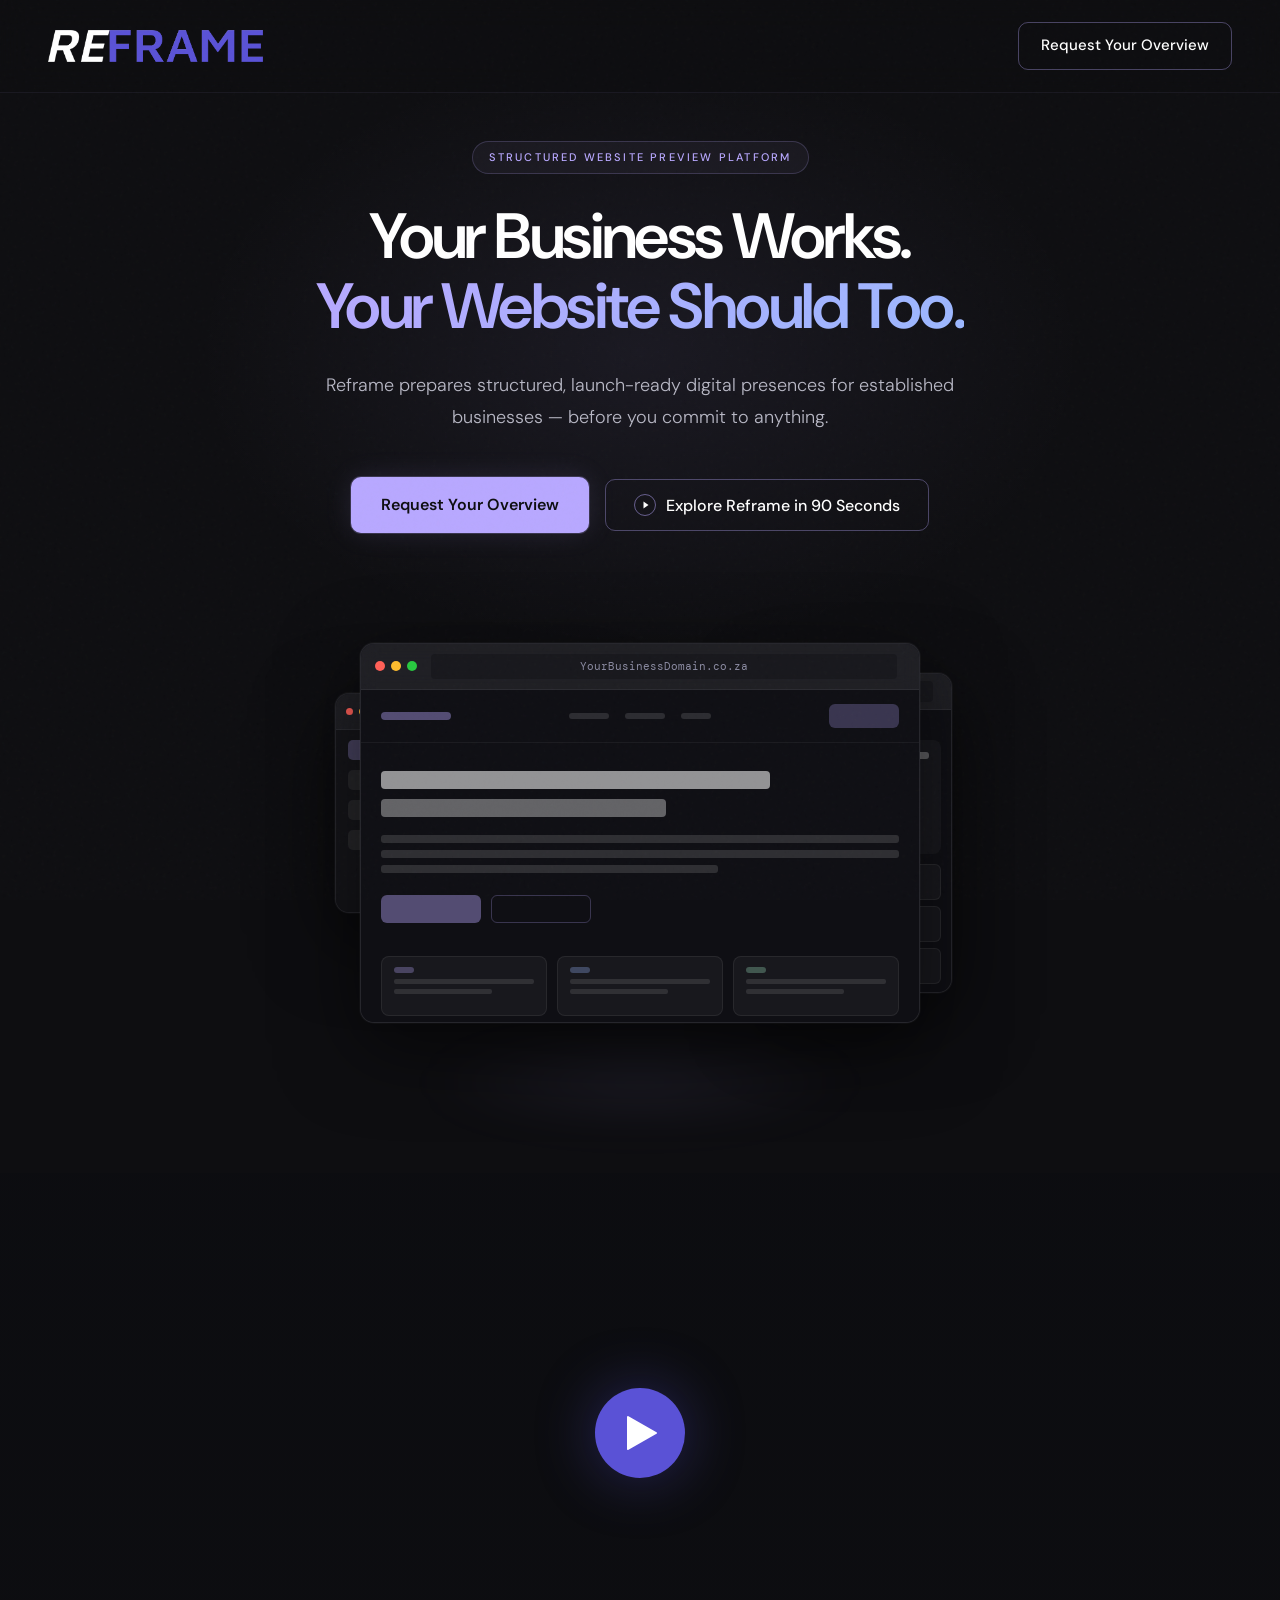
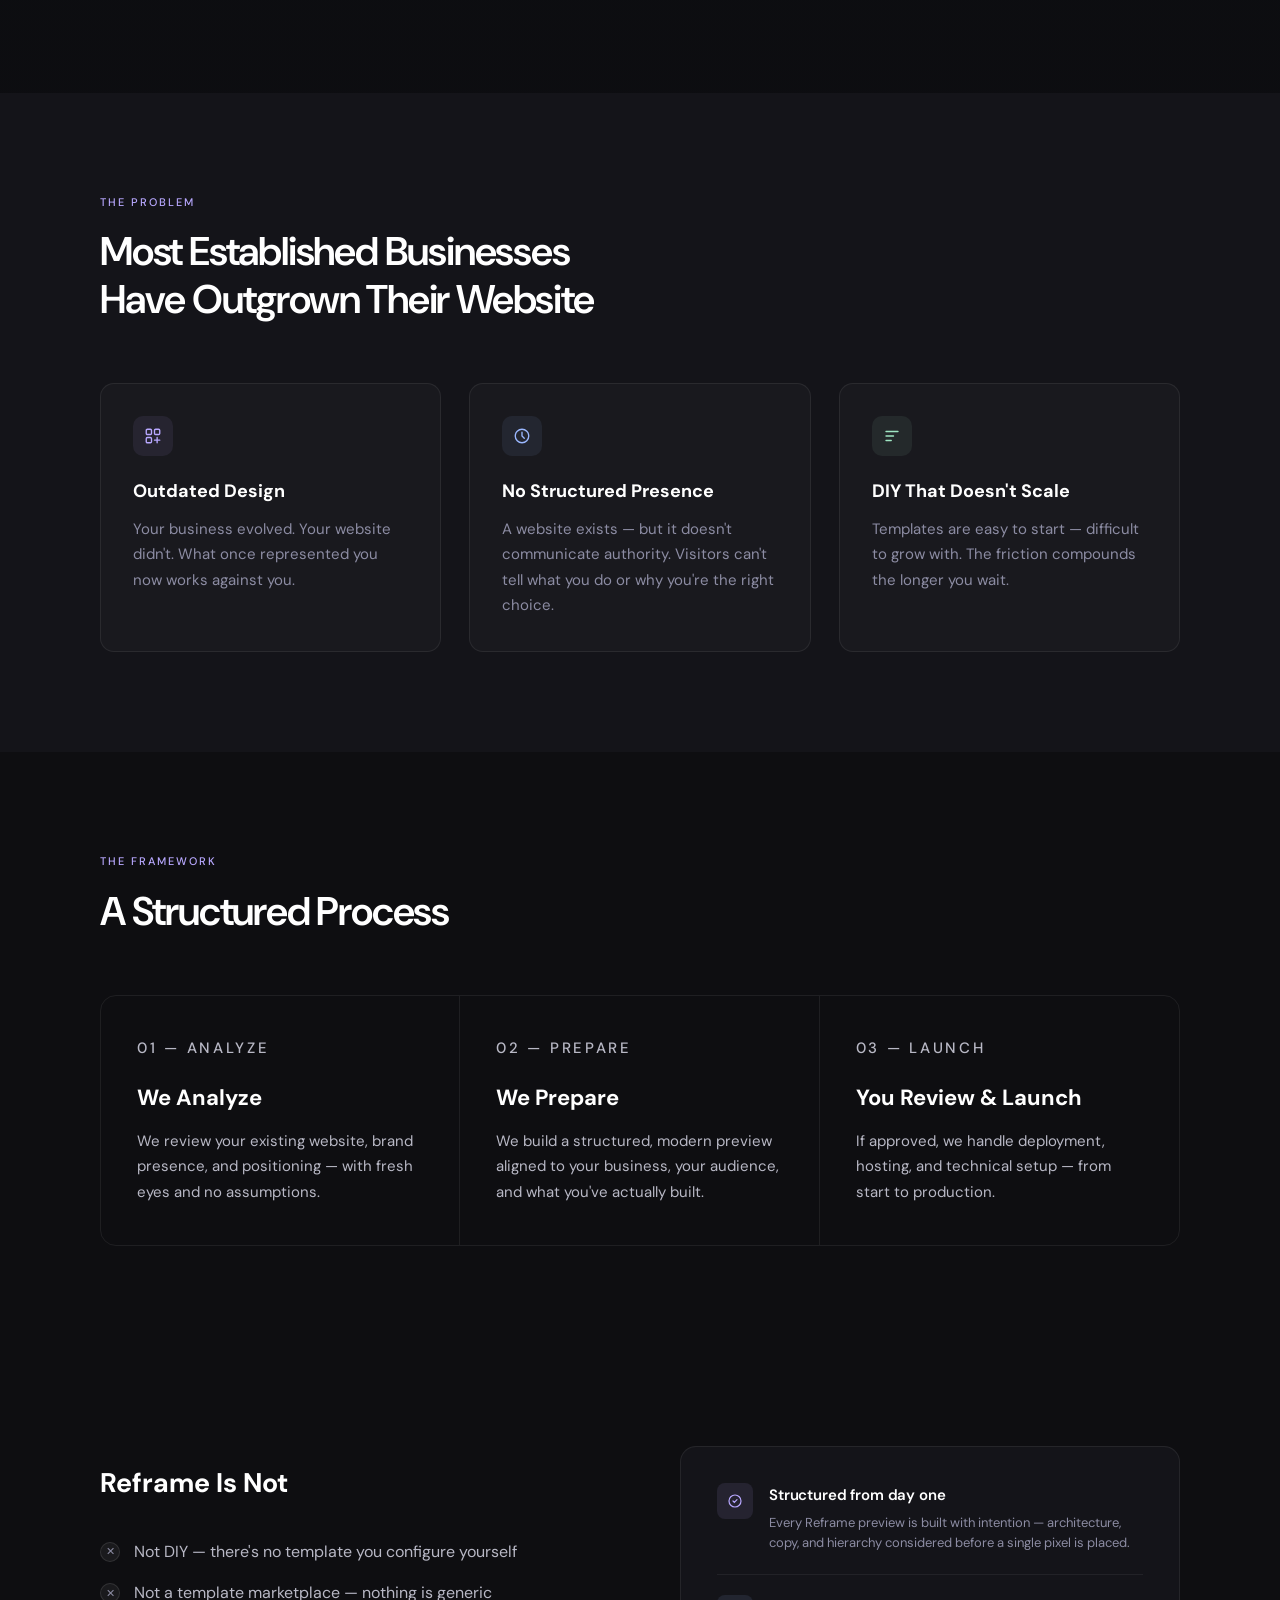
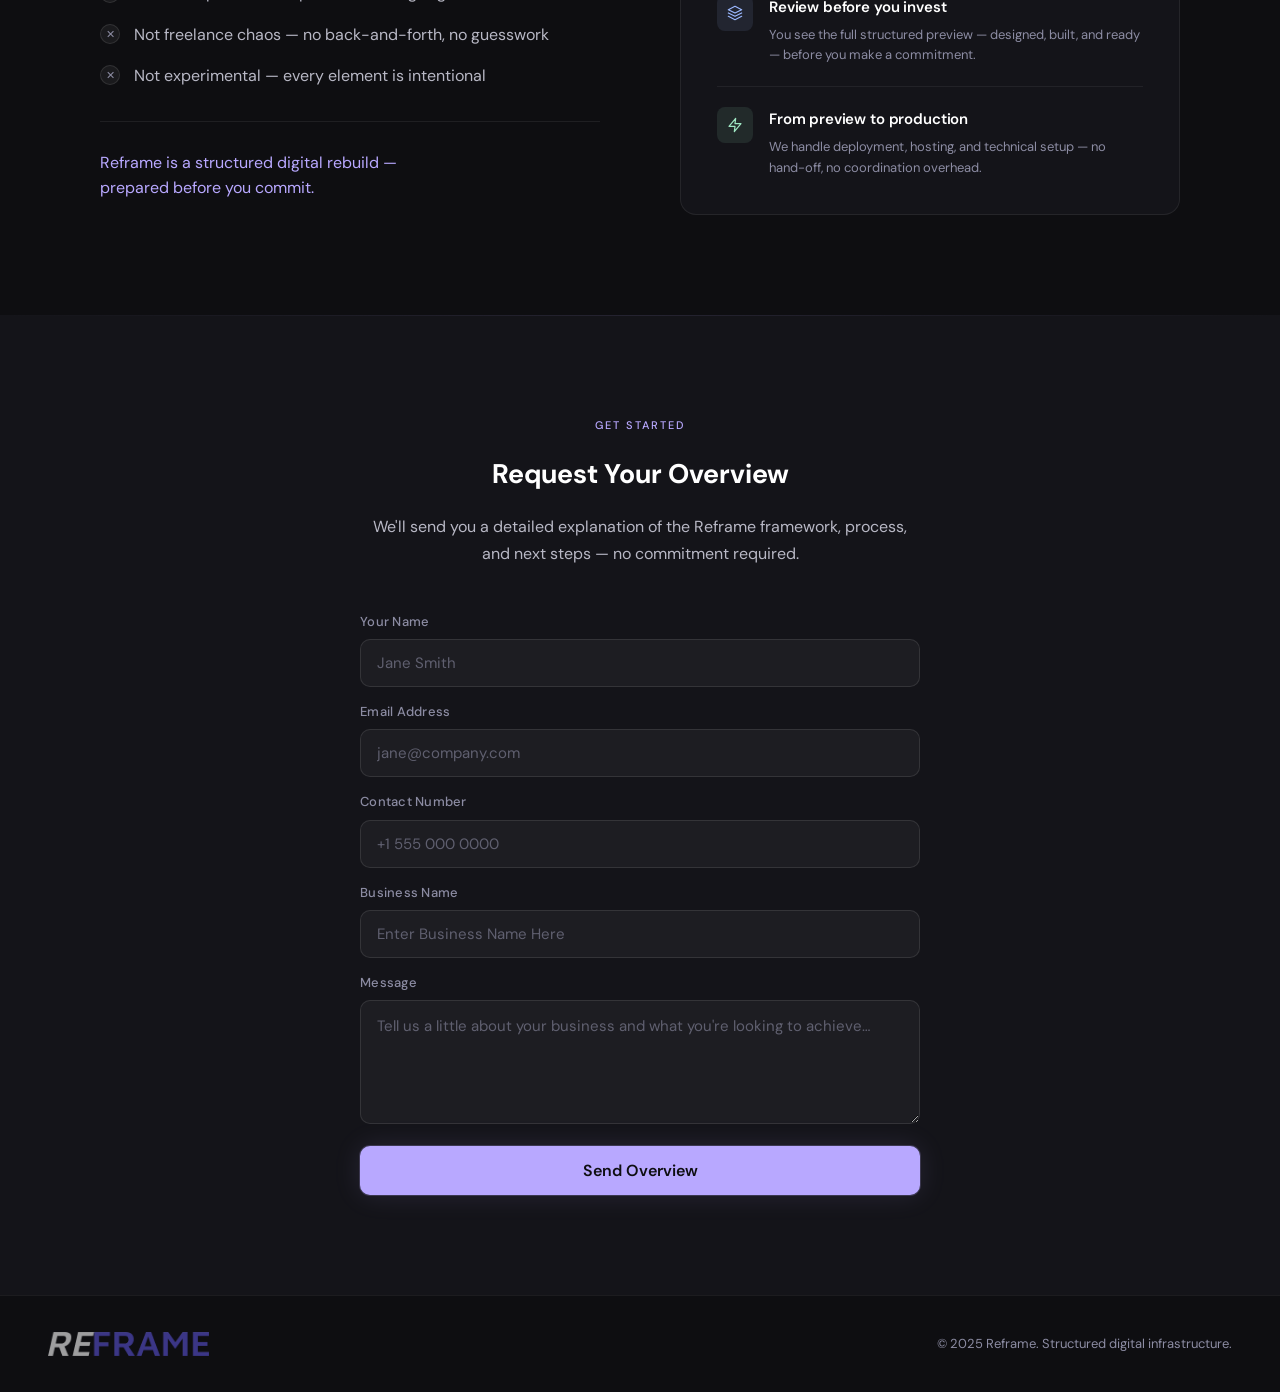
==== commit 9b8ada26: "Update index.html" ====
--- a/index.html
+++ b/index.html
@@ -71,6 +71,7 @@
   <link rel="preconnect" href="https://fonts.googleapis.com" />
   <link rel="preconnect" href="https://fonts.gstatic.com" crossorigin />
   <link href="https://fonts.googleapis.com/css2?family=DM+Sans:ital,opsz,wght@0,9..40,300;0,9..40,400;0,9..40,500;0,9..40,600;1,9..40,300&family=DM+Mono:wght@300;400&display=swap" rel="stylesheet" />
+
   <style>
     *, *::before, *::after { box-sizing: border-box; margin: 0; padding: 0; }
 
@@ -136,7 +137,6 @@
       width: auto;
       display: block;
     }
-    .nav-logo span { color: var(--accent-lav); }
 
     .nav-cta {
       display: inline-flex;
@@ -172,7 +172,6 @@
       overflow: hidden;
     }
 
-    /* Radial glow behind hero content */
     .hero::after {
       content: '';
       position: absolute;
@@ -236,7 +235,6 @@
       flex-wrap: wrap;
     }
 
-    /* Primary button */
     .btn-primary {
       position: relative;
       display: inline-flex;
@@ -260,7 +258,6 @@
       transform: scale(1.03);
       box-shadow: 0 0 40px rgba(184,168,255,0.18), 0 0 0 1px rgba(184,168,255,0.3);
     }
-    /* Animated light streak */
     .btn-primary::after {
       content: '';
       position: absolute;
@@ -280,7 +277,6 @@
       100% { left: 130%; opacity: 0; }
     }
 
-    /* Secondary button */
     .btn-secondary {
       display: inline-flex;
       align-items: center;
@@ -314,7 +310,7 @@
     }
     .play-icon svg { margin-left: 2px; }
 
-    /* ─── HERO WINDOWS ──────────────────────────────── */
+    /* ─── HERO VISUAL (UI Windows) ─────────────────────*/
     .hero-visual {
       position: relative;
       margin-top: 80px;
@@ -324,7 +320,6 @@
       perspective: 1400px;
     }
 
-    /* Glow beneath windows */
     .hero-visual::before {
       content: '';
       position: absolute;
@@ -345,7 +340,6 @@
       border: 1px solid rgba(255,255,255,0.07);
       box-shadow: 0 24px 80px rgba(0,0,0,0.55), 0 0 0 1px rgba(255,255,255,0.04);
       overflow: hidden;
-      animation: float 6s ease-in-out infinite;
       will-change: transform;
     }
 
@@ -356,7 +350,7 @@
       left: 50%;
       transform: translateX(-50%);
       z-index: 3;
-      animation-delay: 0s;
+      animation: win-float-main 6s ease-in-out infinite;
     }
 
     .ui-window-mobile {
@@ -364,8 +358,8 @@
       height: 320px;
       top: 60px;
       right: 2%;
-      transform: rotate(3deg);
       z-index: 2;
+      animation: win-float-mobile 6s ease-in-out infinite;
       animation-delay: -2s;
     }
 
@@ -374,27 +368,24 @@
       height: 220px;
       top: 80px;
       left: 3%;
-      transform: rotate(-2.5deg);
       z-index: 2;
+      animation: win-float-cms 6s ease-in-out infinite;
       animation-delay: -4s;
     }
 
-    @keyframes float {
-      0%,100% { transform: translateY(0) translateX(-50%); }
-      50%      { transform: translateY(-10px) translateX(-50%); }
-    }
-    .ui-window-mobile { animation: floatMobile 6s ease-in-out infinite; }
-    @keyframes floatMobile {
-      0%,100% { transform: translateY(0) rotate(3deg); }
-      50%      { transform: translateY(-10px) rotate(3deg); }
-    }
-    .ui-window-cms { animation: floatCMS 6s ease-in-out infinite; }
-    @keyframes floatCMS {
-      0%,100% { transform: translateY(0) rotate(-2.5deg); }
-      50%      { transform: translateY(-8px) rotate(-2.5deg); }
-    }
-
-    /* Window chrome bar */
+    @keyframes win-float-main {
+      0%, 100% { transform: translateX(-50%) translateY(0); }
+      50%       { transform: translateX(-50%) translateY(-10px); }
+    }
+    @keyframes win-float-mobile {
+      0%, 100% { transform: rotate(3deg) translateY(0); }
+      50%       { transform: rotate(3deg) translateY(-10px); }
+    }
+    @keyframes win-float-cms {
+      0%, 100% { transform: rotate(-2.5deg) translateY(0); }
+      50%       { transform: rotate(-2.5deg) translateY(-8px); }
+    }
+
     .win-chrome {
       display: flex;
       align-items: center;
@@ -404,13 +395,20 @@
       border-bottom: 1px solid rgba(255,255,255,0.06);
       backdrop-filter: blur(8px);
     }
+
+    .win-chrome-sm {
+      padding: 7px 10px;
+    }
+
     .win-dot {
-      width: 10px; height: 10px;
+      width: 10px;
+      height: 10px;
       border-radius: 50%;
     }
-    .dot-red   { background: #FF5F57; }
-    .dot-yel   { background: #FFBD2E; }
-    .dot-grn   { background: #28C840; }
+    .win-dot-sm { width: 7px; height: 7px; }
+    .dot-red { background: #FF5F57; }
+    .dot-yel { background: #FFBD2E; }
+    .dot-grn { background: #28C840; }
 
     .win-url {
       flex: 1;
@@ -424,15 +422,14 @@
       margin: 0 8px;
     }
 
-    /* Main window content — desktop mockup */
-    .win-body { padding: 0; overflow: hidden; }
-
+    /* Mock desktop UI */
     .mock-desktop {
       height: calc(380px - 34px);
       background: #0F0F14;
       display: flex;
       flex-direction: column;
     }
+
     .mock-topbar {
       padding: 14px 20px;
       display: flex;
@@ -440,68 +437,33 @@
       justify-content: space-between;
       border-bottom: 1px solid rgba(255,255,255,0.05);
     }
-    .mock-logo-bar {
-      width: 70px;
-      height: 8px;
-      background: rgba(184,168,255,0.4);
-      border-radius: 4px;
-    }
-    .mock-nav-items {
-      display: flex; gap: 16px;
-    }
-    .mock-nav-item {
-      width: 40px; height: 6px;
-      background: rgba(255,255,255,0.12);
-      border-radius: 3px;
-    }
-    .mock-cta-bar {
-      width: 70px; height: 24px;
-      background: rgba(184,168,255,0.25);
-      border-radius: 6px;
-    }
-    .mock-hero-area {
-      padding: 28px 20px 20px;
-      flex: 1;
-    }
-    .mock-h1-line {
-      height: 18px;
-      width: 75%;
-      background: rgba(255,255,255,0.55);
-      border-radius: 4px;
-      margin-bottom: 10px;
-    }
-    .mock-h1-line-2 {
-      height: 18px;
-      width: 55%;
-      background: rgba(255,255,255,0.35);
-      border-radius: 4px;
-      margin-bottom: 18px;
-    }
-    .mock-sub-lines { margin-bottom: 22px; }
-    .mock-sub-line {
-      height: 8px;
-      background: rgba(255,255,255,0.13);
-      border-radius: 3px;
-      margin-bottom: 7px;
-    }
+
+    .mock-logo-bar   { width: 70px; height: 8px; background: rgba(184,168,255,0.4); border-radius: 4px; }
+    .mock-nav-items  { display: flex; gap: 16px; }
+    .mock-nav-item   { width: 40px; height: 6px; background: rgba(255,255,255,0.12); border-radius: 3px; }
+    .mock-cta-bar    { width: 70px; height: 24px; background: rgba(184,168,255,0.25); border-radius: 6px; }
+
+    .mock-hero-area  { padding: 28px 20px 20px; flex: 1; }
+
+    .mock-h1-line    { height: 18px; width: 75%; background: rgba(255,255,255,0.55); border-radius: 4px; margin-bottom: 10px; }
+    .mock-h1-line-2  { height: 18px; width: 55%; background: rgba(255,255,255,0.35); border-radius: 4px; margin-bottom: 18px; }
+
+    .mock-sub-lines  { margin-bottom: 22px; }
+    .mock-sub-line   { height: 8px; background: rgba(255,255,255,0.13); border-radius: 3px; margin-bottom: 7px; }
     .mock-sub-line:last-child { width: 65%; }
+
     .mock-buttons-row { display: flex; gap: 10px; }
-    .mock-btn {
-      height: 28px;
-      width: 100px;
-      border-radius: 6px;
-    }
-    .mock-btn-fill { background: rgba(184,168,255,0.4); }
-    .mock-btn-ghost {
-      background: transparent;
-      border: 1px solid rgba(184,168,255,0.25);
-    }
+    .mock-btn        { height: 28px; width: 100px; border-radius: 6px; }
+    .mock-btn-fill   { background: rgba(184,168,255,0.4); }
+    .mock-btn-ghost  { background: transparent; border: 1px solid rgba(184,168,255,0.25); }
+
     .mock-cards {
       display: grid;
       grid-template-columns: 1fr 1fr 1fr;
       gap: 10px;
       padding: 0 20px 20px;
     }
+
     .mock-card {
       height: 60px;
       background: rgba(255,255,255,0.04);
@@ -509,21 +471,15 @@
       border-radius: 8px;
       padding: 10px 12px;
     }
-    .mock-card-dot {
-      width: 20px; height: 6px;
-      background: rgba(184,168,255,0.3);
-      border-radius: 3px;
-      margin-bottom: 6px;
-    }
+
+    .mock-card-dot   { width: 20px; height: 6px; background: rgba(184,168,255,0.3); border-radius: 3px; margin-bottom: 6px; }
+    .mock-card-dot-blue { background: rgba(155,184,255,0.3); }
+    .mock-card-dot-mint { background: rgba(159,230,195,0.3); }
     .mock-card-lines { display: flex; flex-direction: column; gap: 5px; }
-    .mock-card-line {
-      height: 5px;
-      background: rgba(255,255,255,0.1);
-      border-radius: 2px;
-    }
+    .mock-card-line  { height: 5px; background: rgba(255,255,255,0.1); border-radius: 2px; }
     .mock-card-line:last-child { width: 70%; }
 
-    /* Mobile mockup */
+    /* Mock mobile */
     .mock-mobile {
       height: calc(320px - 34px);
       background: #0F0F14;
@@ -532,52 +488,23 @@
       padding: 12px 10px;
       gap: 10px;
     }
-    .mock-mob-bar {
-      height: 8px;
-      background: rgba(184,168,255,0.3);
-      border-radius: 4px;
-      width: 50%;
-    }
-    .mock-mob-hero {
-      background: rgba(255,255,255,0.04);
-      border-radius: 8px;
-      padding: 12px;
-      flex: 1;
-    }
-    .mock-mob-line {
-      height: 7px;
-      background: rgba(255,255,255,0.3);
-      border-radius: 3px;
-      margin-bottom: 6px;
-    }
+
+    .mock-mob-bar    { height: 8px; width: 50%; background: rgba(184,168,255,0.3); border-radius: 4px; }
+    .mock-mob-hero   { background: rgba(255,255,255,0.04); border-radius: 8px; padding: 12px; flex: 1; }
+    .mock-mob-line   { height: 7px; background: rgba(255,255,255,0.3); border-radius: 3px; margin-bottom: 6px; }
     .mock-mob-line:nth-child(2) { width: 80%; background: rgba(255,255,255,0.18); }
     .mock-mob-line:nth-child(3) { width: 60%; background: rgba(255,255,255,0.12); }
-    .mock-mob-btn {
-      margin-top: 14px;
-      height: 24px;
-      width: 80%;
-      background: rgba(184,168,255,0.35);
-      border-radius: 5px;
-    }
-    .mock-mob-cards {
-      display: flex;
-      flex-direction: column;
-      gap: 6px;
-    }
-    .mock-mob-card {
-      height: 36px;
-      background: rgba(255,255,255,0.04);
-      border: 1px solid rgba(255,255,255,0.07);
-      border-radius: 6px;
-    }
-
-    /* CMS mockup */
+    .mock-mob-btn   { margin-top: 14px; height: 24px; width: 80%; background: rgba(184,168,255,0.35); border-radius: 5px; }
+    .mock-mob-cards { display: flex; flex-direction: column; gap: 6px; }
+    .mock-mob-card  { height: 36px; background: rgba(255,255,255,0.04); border: 1px solid rgba(255,255,255,0.07); border-radius: 6px; }
+
+    /* Mock CMS */
     .mock-cms {
       height: calc(220px - 34px);
       background: #0C0C10;
       display: flex;
-      gap: 0;
-    }
+    }
+
     .mock-cms-sidebar {
       width: 44px;
       background: rgba(255,255,255,0.03);
@@ -588,12 +515,10 @@
       align-items: center;
       gap: 10px;
     }
-    .cms-icon {
-      width: 20px; height: 20px;
-      background: rgba(255,255,255,0.07);
-      border-radius: 5px;
-    }
+
+    .cms-icon        { width: 20px; height: 20px; background: rgba(255,255,255,0.07); border-radius: 5px; }
     .cms-icon-active { background: rgba(184,168,255,0.3); }
+
     .mock-cms-main {
       flex: 1;
       padding: 12px;
@@ -601,52 +526,76 @@
       flex-direction: column;
       gap: 8px;
     }
-    .cms-header-row {
-      display: flex;
-      align-items: center;
-      justify-content: space-between;
-    }
-    .cms-title-bar {
-      width: 80px; height: 8px;
-      background: rgba(255,255,255,0.35);
-      border-radius: 3px;
-    }
-    .cms-add-btn {
-      width: 50px; height: 18px;
-      background: rgba(184,168,255,0.25);
-      border-radius: 4px;
-    }
+
+    .cms-header-row   { display: flex; align-items: center; justify-content: space-between; }
+    .cms-title-bar    { width: 80px; height: 8px; background: rgba(255,255,255,0.35); border-radius: 3px; }
+    .cms-add-btn      { width: 50px; height: 18px; background: rgba(184,168,255,0.25); border-radius: 4px; }
+
     .cms-row {
       display: flex;
+      align-items: center;
       gap: 6px;
-      align-items: center;
       padding: 6px 8px;
       background: rgba(255,255,255,0.03);
       border-radius: 5px;
       border: 1px solid rgba(255,255,255,0.05);
     }
-    .cms-row-dot {
-      width: 6px; height: 6px;
+
+    .cms-row-dot     { width: 6px; height: 6px; border-radius: 50%; background: var(--accent-mint); flex-shrink: 0; }
+    .cms-row-dot-lav { background: var(--accent-lav); }
+    .cms-row-dot-dim { background: rgba(255,255,255,0.15); }
+    .cms-row-label   { flex: 1; height: 6px; background: rgba(255,255,255,0.15); border-radius: 3px; }
+    .cms-row-label-sm { width: 50%; flex: none; }
+    .cms-row-label-xs { width: 60%; flex: none; }
+    .cms-row-badge   { width: 30px; height: 12px; background: rgba(155,184,255,0.2); border-radius: 3px; flex-shrink: 0; }
+    .cms-row-badge-lav { background: rgba(184,168,255,0.2); }
+
+    /* ─── DEMO BANNER (replaces video preview) ─────────*/
+    .demo-banner {
+      position: relative;
+      width: 100%;
+      height: 520px;
+      background: linear-gradient(180deg, rgba(11,12,16,0.6) 0%, rgba(11,12,16,0.4) 100%),
+                  url('assets/demo-stack.png') center center / cover no-repeat;
+      display: flex;
+      align-items: center;
+      justify-content: center;
+      cursor: pointer;
+      transition: transform 0.3s ease;
+    }
+
+    .demo-banner:hover {
+      transform: scale(1.01);
+    }
+
+    .demo-play-btn {
+      width: 90px;
+      height: 90px;
       border-radius: 50%;
-      background: var(--accent-mint);
-      flex-shrink: 0;
-    }
-    .cms-row-label { flex: 1; height: 6px; background: rgba(255,255,255,0.15); border-radius: 3px; }
-    .cms-row-label-sm { width: 50%; }
-    .cms-row-badge {
-      width: 30px; height: 12px;
-      background: rgba(155,184,255,0.2);
-      border-radius: 3px;
-      flex-shrink: 0;
-    }
-
-    /* ─── SECTION BASE ──────────────────────────────── */
+      background: #5A52D6;
+      border: none;
+      cursor: pointer;
+      display: flex;
+      align-items: center;
+      justify-content: center;
+      color: #FFFFFF;
+      box-shadow: 0 0 60px rgba(90,82,214,0.35);
+      transition: all 0.3s cubic-bezier(.34,1.56,.64,1);
+    }
+
+    .demo-play-btn:hover {
+      transform: scale(1.08);
+      box-shadow: 0 0 80px rgba(90,82,214,0.45);
+    }
+
+    .demo-play-btn svg {
+      margin-left: 4px;
+    }
+
+    /* ─── SECTION BASE ──────────────────────────────────*/
     section { padding: 100px 48px; }
     .section-alt { background: var(--bg-alt); }
     .section-inner { max-width: 1080px; margin: 0 auto; }
-
-    /* ─── PROBLEM SECTION ───────────────────────────── */
-    .problem-section { background: var(--bg-alt); }
 
     .section-eyebrow {
       font-size: 11px;
@@ -666,6 +615,9 @@
       color: var(--text-primary);
     }
 
+    /* ─── PROBLEM SECTION ───────────────────────────────*/
+    .problem-section { background: var(--bg-alt); }
+
     .problem-grid {
       display: grid;
       grid-template-columns: repeat(auto-fit, minmax(260px, 1fr));
@@ -679,13 +631,15 @@
       border-radius: 14px;
       transition: border-color 0.3s, background 0.3s;
     }
+
     .problem-card:hover {
       border-color: rgba(184,168,255,0.2);
       background: rgba(184,168,255,0.03);
     }
 
     .problem-icon {
-      width: 40px; height: 40px;
+      width: 40px;
+      height: 40px;
       border-radius: 10px;
       background: rgba(184,168,255,0.08);
       display: flex;
@@ -695,10 +649,11 @@
       color: var(--accent-lav);
     }
 
+    .problem-icon-blue { background: rgba(155,184,255,0.08); color: var(--accent-blue); }
+    .problem-icon-mint { background: rgba(159,230,195,0.08); color: var(--accent-mint); }
+
     .problem-card h3 {
       font-size: 18px;
-      font-weight: 600;
-      letter-spacing: -0.02em;
       color: var(--text-primary);
       margin-bottom: 10px;
     }
@@ -706,14 +661,14 @@
     .problem-card p {
       font-size: 15px;
       color: var(--text-muted);
-      line-height: 1.65;
-    }
-
-    /* ─── HOW IT WORKS ──────────────────────────────── */
+    }
+
+    /* ─── PROCESS SECTION ───────────────────────────────*/
+    .process-section { background: var(--bg-primary); }
+
     .process-blocks {
       display: grid;
-      grid-template-columns: repeat(auto-fit, minmax(260px, 1fr));
-      gap: 0;
+      grid-template-columns: repeat(3, 1fr);
       border: 1px solid rgba(255,255,255,0.07);
       border-radius: 16px;
       overflow: hidden;
@@ -726,14 +681,16 @@
       transition: background 0.3s;
       cursor: default;
     }
+
     .process-block:last-child { border-right: none; }
     .process-block:hover { background: rgba(184,168,255,0.03); }
 
-    /* Lavender underline accent on hover */
     .process-block::after {
       content: '';
       position: absolute;
-      bottom: 0; left: 36px; right: 36px;
+      bottom: 0;
+      left: 36px;
+      right: 36px;
       height: 2px;
       background: var(--accent-lav);
       opacity: 0;
@@ -741,6 +698,7 @@
       transform-origin: left;
       transition: opacity 0.3s, transform 0.35s cubic-bezier(.34,1.56,.64,1);
     }
+
     .process-block:hover::after {
       opacity: 1;
       transform: scaleX(1);
@@ -757,8 +715,6 @@
 
     .process-block h3 {
       font-size: 22px;
-      font-weight: 600;
-      letter-spacing: -0.025em;
       color: var(--text-primary);
       margin-bottom: 12px;
     }
@@ -766,10 +722,9 @@
     .process-block p {
       font-size: 15px;
       color: var(--text-secondary);
-      line-height: 1.7;
-    }
-
-    /* ─── WHAT REFRAME IS NOT ───────────────────────── */
+    }
+
+    /* ─── NOT SECTION ────────────────────────────────────*/
     .notlist-section { background: var(--bg-primary); }
 
     .notlist-wrapper {
@@ -779,13 +734,7 @@
       align-items: center;
     }
 
-    .notlist-left h2 {
-      font-size: clamp(28px, 4vw, 40px);
-      font-weight: 600;
-      letter-spacing: -0.03em;
-      line-height: 1.2;
-      margin-bottom: 32px;
-    }
+    .notlist-left h2 { margin-bottom: 32px; }
 
     .notlist {
       list-style: none;
@@ -793,6 +742,7 @@
       flex-direction: column;
       gap: 14px;
     }
+
     .notlist li {
       display: flex;
       align-items: center;
@@ -800,8 +750,10 @@
       font-size: 16px;
       color: var(--text-secondary);
     }
+
     .notlist-x {
-      width: 20px; height: 20px;
+      width: 20px;
+      height: 20px;
       border-radius: 50%;
       background: rgba(255,255,255,0.05);
       border: 1px solid rgba(255,255,255,0.1);
@@ -838,14 +790,17 @@
       align-items: flex-start;
       gap: 16px;
     }
+
     .notlist-card-icon {
-      width: 36px; height: 36px;
+      width: 36px;
+      height: 36px;
       border-radius: 8px;
       display: flex;
       align-items: center;
       justify-content: center;
       flex-shrink: 0;
     }
+
     .icon-lav  { background: rgba(184,168,255,0.1); color: var(--accent-lav); }
     .icon-blue { background: rgba(155,184,255,0.1); color: var(--accent-blue); }
     .icon-mint { background: rgba(159,230,195,0.1); color: var(--accent-mint); }
@@ -857,6 +812,7 @@
       margin-bottom: 4px;
       letter-spacing: -0.01em;
     }
+
     .notlist-card-text p {
       font-size: 13px;
       color: var(--text-muted);
@@ -868,7 +824,7 @@
       background: rgba(255,255,255,0.06);
     }
 
-    /* ─── CTA SECTION ───────────────────────────────── */
+    /* ─── CTA / FORM SECTION ────────────────────────────*/
     .cta-section {
       background: var(--bg-alt);
       border-top: 1px solid transparent;
@@ -881,18 +837,12 @@
       text-align: center;
     }
 
-    .cta-section h2 {
-      font-size: clamp(28px, 4vw, 40px);
-      font-weight: 600;
-      letter-spacing: -0.03em;
-      margin-bottom: 16px;
-    }
+    .cta-section h2 { margin-bottom: 16px; }
 
     .cta-sub {
       font-size: 16px;
       color: var(--text-secondary);
       margin-bottom: 44px;
-      line-height: 1.7;
     }
 
     .cta-form {
@@ -907,12 +857,14 @@
       flex-direction: column;
       gap: 6px;
     }
+
     .form-label {
       font-size: 13px;
       font-weight: 500;
       color: var(--text-muted);
       letter-spacing: 0.02em;
     }
+
     .form-input {
       padding: 13px 16px;
       background: rgba(255,255,255,0.04);
@@ -924,7 +876,12 @@
       outline: none;
       transition: border-color 0.2s, background 0.2s;
     }
-    .form-input::placeholder { color: var(--text-muted); opacity: 0.6; }
+
+    .form-input::placeholder {
+      color: var(--text-muted);
+      opacity: 0.6;
+    }
+
     .form-input:focus {
       border-color: rgba(184,168,255,0.4);
       background: rgba(184,168,255,0.04);
@@ -936,6 +893,7 @@
       justify-content: center;
       text-align: center;
     }
+
     .form-textarea {
       resize: vertical;
       min-height: 110px;
@@ -954,9 +912,10 @@
       font-size: 16px;
       font-weight: 500;
     }
+
     .form-success.visible { display: block; }
 
-    /* ─── FOOTER ────────────────────────────────────── */
+    /* ─── FOOTER ────────────────────────────────────────*/
     footer {
       padding: 36px 48px;
       border-top: 1px solid rgba(255,255,255,0.06);
@@ -964,10 +923,12 @@
       align-items: center;
       justify-content: space-between;
     }
+
     .footer-logo {
       display: inline-flex;
       align-items: center;
     }
+
     .footer-logo img {
       height: 24px;
       width: auto;
@@ -975,16 +936,17 @@
       opacity: 0.6;
       transition: opacity 0.2s;
     }
+
     .footer-logo img:hover {
       opacity: 0.9;
     }
-    .footer-logo span { color: var(--accent-lav); }
+
     .footer-copy {
       font-size: 13px;
       color: var(--text-muted);
     }
 
-    /* ─── VIDEO MODAL ───────────────────────────────── */
+    /* ─── VIDEO MODAL ───────────────────────────────────*/
     .modal-overlay {
       display: none;
       position: fixed;
@@ -995,12 +957,15 @@
       justify-content: center;
       padding: 24px;
       backdrop-filter: blur(6px);
-    }
+      -webkit-backdrop-filter: blur(6px);
+    }
+
     .modal-overlay.open {
       display: flex;
-      animation: fadeInModal 0.3s ease;
-    }
-    @keyframes fadeInModal {
+      animation: modal-fade 0.3s ease;
+    }
+
+    @keyframes modal-fade {
       from { opacity: 0; }
       to   { opacity: 1; }
     }
@@ -1013,9 +978,10 @@
       border-radius: 14px;
       overflow: hidden;
       box-shadow: 0 0 80px rgba(184,168,255,0.12), 0 40px 120px rgba(0,0,0,0.7);
-      animation: slideUpModal 0.3s cubic-bezier(.34,1.56,.64,1);
-    }
-    @keyframes slideUpModal {
+      animation: modal-slide 0.3s cubic-bezier(.34,1.56,.64,1);
+    }
+
+    @keyframes modal-slide {
       from { transform: translateY(24px); opacity: 0; }
       to   { transform: translateY(0);    opacity: 1; }
     }
@@ -1027,14 +993,17 @@
       padding: 20px 24px;
       border-bottom: 1px solid rgba(255,255,255,0.07);
     }
+
     .modal-title {
       font-size: 17px;
       font-weight: 600;
       color: var(--text-primary);
       letter-spacing: -0.02em;
     }
+
     .modal-close {
-      width: 32px; height: 32px;
+      width: 32px;
+      height: 32px;
       border-radius: 8px;
       background: rgba(255,255,255,0.06);
       border: none;
@@ -1046,6 +1015,7 @@
       font-size: 18px;
       transition: background 0.2s, color 0.2s;
     }
+
     .modal-close:hover {
       background: rgba(184,168,255,0.1);
       color: var(--text-primary);
@@ -1054,81 +1024,91 @@
     .modal-video-area {
       position: relative;
       width: 100%;
-      padding-top: 56.25%; /* 16:9 */
+      padding-top: 56.25%;
       background: #000;
       overflow: hidden;
     }
 
-    .modal-placeholder {
-      display: flex;
-      flex-direction: column;
-      align-items: center;
-      gap: 16px;
-      color: var(--text-muted);
-    }
-    .modal-play-btn {
-      width: 64px; height: 64px;
-      border-radius: 50%;
-      background: rgba(184,168,255,0.1);
-      border: 1px solid rgba(184,168,255,0.3);
-      display: flex;
-      align-items: center;
-      justify-content: center;
-      cursor: pointer;
-      transition: background 0.2s, transform 0.2s;
-      color: var(--accent-lav);
-    }
-    .modal-play-btn:hover {
-      background: rgba(184,168,255,0.18);
-      transform: scale(1.06);
-    }
-    .modal-play-btn svg { margin-left: 4px; }
-    .modal-placeholder p {
-      font-size: 14px;
-      color: var(--text-muted);
-    }
-
-    /* ─── SCROLL REVEAL ─────────────────────────────── */
+    .modal-video-area video {
+      position: absolute;
+      top: 0;
+      left: 0;
+      width: 100%;
+      height: 100%;
+      display: block;
+      background: #000;
+    }
+
+    /* ─── SCROLL REVEAL ─────────────────────────────────*/
     .reveal {
       opacity: 0;
       transform: translateY(22px);
       transition: opacity 0.65s cubic-bezier(.25,.46,.45,.94), transform 0.65s cubic-bezier(.25,.46,.45,.94);
     }
+
     .reveal.visible {
       opacity: 1;
       transform: translateY(0);
     }
+
     .reveal-d1 { transition-delay: 0.1s; }
     .reveal-d2 { transition-delay: 0.2s; }
     .reveal-d3 { transition-delay: 0.3s; }
 
-    /* ─── RESPONSIVE ────────────────────────────────── */
+    /* ─── RESPONSIVE ────────────────────────────────────*/
+    @media (max-width: 1024px) {
+      .process-blocks {
+        grid-template-columns: 1fr;
+      }
+
+      .process-block {
+        border-right: none;
+        border-bottom: 1px solid rgba(255,255,255,0.07);
+      }
+
+      .process-block:last-child {
+        border-bottom: none;
+      }
+    }
+
     @media (max-width: 900px) {
       nav { padding: 18px 24px; }
       section { padding: 72px 24px; }
 
       .hero-visual { height: 320px; }
-      .ui-window-main  { width: 400px; height: 270px; }
+
+      .ui-window-main   { width: 380px; height: 260px; }
       .ui-window-mobile { display: none; }
-      .ui-window-cms { display: none; }
-
-      .notlist-wrapper { grid-template-columns: 1fr; gap: 48px; }
-      .notlist-right { display: none; }
+      .ui-window-cms    { display: none; }
+
+      .mock-desktop { height: calc(260px - 34px); }
+      .mock-cards   { display: none; }
+
+      .notlist-wrapper  { grid-template-columns: 1fr; gap: 48px; }
+      .notlist-right    { display: none; }
 
       footer { flex-direction: column; gap: 12px; text-align: center; }
+
+      .demo-banner { height: 420px; }
+      .demo-play-btn { width: 78px; height: 78px; }
     }
 
     @media (max-width: 600px) {
+      .hero-buttons { flex-direction: column; width: 100%; }
+      .btn-primary, .btn-secondary { width: 100%; justify-content: center; }
+
       .hero-visual { display: none; }
-      .process-blocks { grid-template-columns: 1fr; }
-      .process-block { border-right: none; border-bottom: 1px solid rgba(255,255,255,0.07); }
-      .process-block:last-child { border-bottom: none; }
+
+      footer { padding: 28px 24px; }
+
+      .demo-banner { height: 320px; }
+      .demo-play-btn { width: 68px; height: 68px; }
     }
   </style>
 </head>
 <body>
 
-  <!-- ───────────────────────────────────── NAVIGATION -->
+  <!-- ─────────────────────────────────────── NAVIGATION -->
   <nav>
     <a href="#" class="nav-logo">
       <img src="assets/reframe-logo.png" alt="Reframe — Structured Website Preview Platform" />
@@ -1136,9 +1116,10 @@
     <a href="#overview" class="nav-cta">Request Your Overview</a>
   </nav>
 
-  <!-- ───────────────────────────────────── HERO -->
+  <!-- ─────────────────────────────────────── HERO -->
   <section class="hero">
     <div class="hero-inner">
+
       <div class="hero-label">Structured Website Preview Platform</div>
 
       <h1>
@@ -1147,14 +1128,16 @@
       </h1>
 
       <p class="hero-sub">
-        Reframe prepares structured, launch-ready digital presences for established businesses — before you commit to anything.
+        Reframe prepares structured, launch-ready digital presences for
+        established businesses — before you commit to anything.
       </p>
 
       <div class="hero-buttons">
         <a href="#overview" class="btn-primary">Request Your Overview</a>
-        <button class="btn-secondary" id="openModal">
+
+        <button class="btn-secondary" id="openModal" type="button">
           <span class="play-icon">
-            <svg width="8" height="10" viewBox="0 0 8 10" fill="none">
+            <svg width="8" height="10" viewBox="0 0 8 10" fill="none" aria-hidden="true">
               <path d="M1.5 1.5L6.5 5L1.5 8.5V1.5Z" fill="currentColor"/>
             </svg>
           </span>
@@ -1162,133 +1145,157 @@
         </button>
       </div>
 
-      <!-- Floating UI Windows -->
+      <!-- ── Floating UI Windows ── -->
       <div class="hero-visual" id="heroVisual">
 
-        <!-- Window: Desktop Site -->
-        <div class="ui-window ui-window-main">
+        <!-- Window 1: Desktop site mockup -->
+        <div class="ui-window ui-window-main" aria-hidden="true">
           <div class="win-chrome">
             <div class="win-dot dot-red"></div>
             <div class="win-dot dot-yel"></div>
             <div class="win-dot dot-grn"></div>
             <div class="win-url">YourBusinessDomain.co.za</div>
           </div>
-          <div class="win-body">
-            <div class="mock-desktop">
-              <div class="mock-topbar">
-                <div class="mock-logo-bar"></div>
-                <div class="mock-nav-items">
-                  <div class="mock-nav-item"></div>
-                  <div class="mock-nav-item"></div>
-                  <div class="mock-nav-item" style="width:30px"></div>
-                </div>
-                <div class="mock-cta-bar"></div>
+          <div class="mock-desktop">
+            <div class="mock-topbar">
+              <div class="mock-logo-bar"></div>
+              <div class="mock-nav-items">
+                <div class="mock-nav-item"></div>
+                <div class="mock-nav-item"></div>
+                <div class="mock-nav-item" style="width:30px"></div>
               </div>
-              <div class="mock-hero-area">
-                <div class="mock-h1-line"></div>
-                <div class="mock-h1-line-2"></div>
-                <div class="mock-sub-lines">
-                  <div class="mock-sub-line"></div>
-                  <div class="mock-sub-line"></div>
-                  <div class="mock-sub-line"></div>
-                </div>
-                <div class="mock-buttons-row">
-                  <div class="mock-btn mock-btn-fill"></div>
-                  <div class="mock-btn mock-btn-ghost"></div>
+              <div class="mock-cta-bar"></div>
+            </div>
+            <div class="mock-hero-area">
+              <div class="mock-h1-line"></div>
+              <div class="mock-h1-line-2"></div>
+              <div class="mock-sub-lines">
+                <div class="mock-sub-line"></div>
+                <div class="mock-sub-line"></div>
+                <div class="mock-sub-line"></div>
+              </div>
+              <div class="mock-buttons-row">
+                <div class="mock-btn mock-btn-fill"></div>
+                <div class="mock-btn mock-btn-ghost"></div>
+              </div>
+            </div>
+            <div class="mock-cards">
+              <div class="mock-card">
+                <div class="mock-card-dot"></div>
+                <div class="mock-card-lines">
+                  <div class="mock-card-line"></div>
+                  <div class="mock-card-line"></div>
                 </div>
               </div>
-              <div class="mock-cards">
-                <div class="mock-card"><div class="mock-card-dot"></div><div class="mock-card-lines"><div class="mock-card-line"></div><div class="mock-card-line"></div></div></div>
-                <div class="mock-card"><div class="mock-card-dot" style="background:rgba(155,184,255,0.3)"></div><div class="mock-card-lines"><div class="mock-card-line"></div><div class="mock-card-line"></div></div></div>
-                <div class="mock-card"><div class="mock-card-dot" style="background:rgba(159,230,195,0.3)"></div><div class="mock-card-lines"><div class="mock-card-line"></div><div class="mock-card-line"></div></div></div>
+              <div class="mock-card">
+                <div class="mock-card-dot mock-card-dot-blue"></div>
+                <div class="mock-card-lines">
+                  <div class="mock-card-line"></div>
+                  <div class="mock-card-line"></div>
+                </div>
               </div>
-            </div>
-          </div>
-        </div>
-
-        <!-- Window: Mobile -->
-        <div class="ui-window ui-window-mobile">
-          <div class="win-chrome" style="padding:7px 10px">
-            <div class="win-dot dot-red" style="width:7px;height:7px"></div>
-            <div class="win-dot dot-yel" style="width:7px;height:7px"></div>
-            <div class="win-dot dot-grn" style="width:7px;height:7px"></div>
-            <div class="win-url" style="font-size:9px">mobile</div>
-          </div>
-          <div class="win-body">
-            <div class="mock-mobile">
-              <div class="mock-mob-bar"></div>
-              <div class="mock-mob-hero">
-                <div class="mock-mob-line"></div>
-                <div class="mock-mob-line"></div>
-                <div class="mock-mob-line"></div>
-                <div class="mock-mob-btn"></div>
-              </div>
-              <div class="mock-mob-cards">
-                <div class="mock-mob-card"></div>
-                <div class="mock-mob-card"></div>
-                <div class="mock-mob-card"></div>
-              </div>
-            </div>
-          </div>
-        </div>
-
-        <!-- Window: CMS -->
-        <div class="ui-window ui-window-cms">
-          <div class="win-chrome" style="padding:8px 12px">
-            <div class="win-dot dot-red" style="width:7px;height:7px"></div>
-            <div class="win-dot dot-yel" style="width:7px;height:7px"></div>
-            <div class="win-dot dot-grn" style="width:7px;height:7px"></div>
-            <div class="win-url" style="font-size:9px">cms.reframe</div>
-          </div>
-          <div class="win-body">
-            <div class="mock-cms">
-              <div class="mock-cms-sidebar">
-                <div class="cms-icon cms-icon-active"></div>
-                <div class="cms-icon"></div>
-                <div class="cms-icon"></div>
-                <div class="cms-icon"></div>
-              </div>
-              <div class="mock-cms-main">
-                <div class="cms-header-row">
-                  <div class="cms-title-bar"></div>
-                  <div class="cms-add-btn"></div>
-                </div>
-                <div class="cms-row">
-                  <div class="cms-row-dot"></div>
-                  <div class="cms-row-label"></div>
-                  <div class="cms-row-badge"></div>
-                </div>
-                <div class="cms-row">
-                  <div class="cms-row-dot" style="background:var(--accent-lav)"></div>
-                  <div class="cms-row-label cms-row-label-sm"></div>
-                  <div class="cms-row-badge" style="background:rgba(184,168,255,0.2)"></div>
-                </div>
-                <div class="cms-row">
-                  <div class="cms-row-dot" style="background:rgba(255,255,255,0.15)"></div>
-                  <div class="cms-row-label" style="width:60%"></div>
-                  <div class="cms-row-badge"></div>
+              <div class="mock-card">
+                <div class="mock-card-dot mock-card-dot-mint"></div>
+                <div class="mock-card-lines">
+                  <div class="mock-card-line"></div>
+                  <div class="mock-card-line"></div>
                 </div>
               </div>
             </div>
           </div>
         </div>
 
+        <!-- Window 2: Mobile mockup -->
+        <div class="ui-window ui-window-mobile" aria-hidden="true">
+          <div class="win-chrome win-chrome-sm">
+            <div class="win-dot dot-red win-dot-sm"></div>
+            <div class="win-dot dot-yel win-dot-sm"></div>
+            <div class="win-dot dot-grn win-dot-sm"></div>
+            <div class="win-url" style="font-size:9px">mobile</div>
+          </div>
+          <div class="mock-mobile">
+            <div class="mock-mob-bar"></div>
+            <div class="mock-mob-hero">
+              <div class="mock-mob-line"></div>
+              <div class="mock-mob-line"></div>
+              <div class="mock-mob-line"></div>
+              <div class="mock-mob-btn"></div>
+            </div>
+            <div class="mock-mob-cards">
+              <div class="mock-mob-card"></div>
+              <div class="mock-mob-card"></div>
+              <div class="mock-mob-card"></div>
+            </div>
+          </div>
+        </div>
+
+        <!-- Window 3: CMS dashboard -->
+        <div class="ui-window ui-window-cms" aria-hidden="true">
+          <div class="win-chrome win-chrome-sm">
+            <div class="win-dot dot-red win-dot-sm"></div>
+            <div class="win-dot dot-yel win-dot-sm"></div>
+            <div class="win-dot dot-grn win-dot-sm"></div>
+            <div class="win-url" style="font-size:9px">cms.reframe</div>
+          </div>
+          <div class="mock-cms">
+            <div class="mock-cms-sidebar">
+              <div class="cms-icon cms-icon-active"></div>
+              <div class="cms-icon"></div>
+              <div class="cms-icon"></div>
+              <div class="cms-icon"></div>
+            </div>
+            <div class="mock-cms-main">
+              <div class="cms-header-row">
+                <div class="cms-title-bar"></div>
+                <div class="cms-add-btn"></div>
+              </div>
+              <div class="cms-row">
+                <div class="cms-row-dot"></div>
+                <div class="cms-row-label"></div>
+                <div class="cms-row-badge"></div>
+              </div>
+              <div class="cms-row">
+                <div class="cms-row-dot cms-row-dot-lav"></div>
+                <div class="cms-row-label cms-row-label-sm"></div>
+                <div class="cms-row-badge cms-row-badge-lav"></div>
+              </div>
+              <div class="cms-row">
+                <div class="cms-row-dot cms-row-dot-dim"></div>
+                <div class="cms-row-label cms-row-label-xs"></div>
+                <div class="cms-row-badge"></div>
+              </div>
+            </div>
+          </div>
+        </div>
+
       </div><!-- /.hero-visual -->
+
     </div><!-- /.hero-inner -->
   </section>
 
-  <!-- ───────────────────────────────────── PROBLEM -->
+  <!-- ─────────────────────────────────────── DEMO BANNER -->
+  <section class="demo-banner" id="demoBanner" aria-label="Video preview">
+    <button class="demo-play-btn" id="demoPlayBtn" aria-label="Play demo video">
+      <svg width="32" height="36" viewBox="0 0 32 36" fill="none" aria-hidden="true">
+        <path d="M2 2L30 18L2 34V2Z" fill="currentColor" stroke="currentColor" stroke-width="2" stroke-linejoin="round"/>
+      </svg>
+    </button>
+  </section>
+
+  <!-- ─────────────────────────────────────── PROBLEM -->
   <section class="problem-section">
     <div class="section-inner">
+
       <p class="section-eyebrow reveal">The Problem</p>
       <h2 class="section-title reveal reveal-d1">
         Most Established Businesses<br/>Have Outgrown Their Website
       </h2>
 
       <div class="problem-grid">
+
         <div class="problem-card reveal reveal-d1">
           <div class="problem-icon">
-            <svg width="18" height="18" fill="none" viewBox="0 0 24 24">
+            <svg width="18" height="18" fill="none" viewBox="0 0 24 24" aria-hidden="true">
               <rect x="3" y="3" width="7" height="7" rx="1.5" stroke="currentColor" stroke-width="1.8"/>
               <rect x="14" y="3" width="7" height="7" rx="1.5" stroke="currentColor" stroke-width="1.8"/>
               <rect x="3" y="14" width="7" height="7" rx="1.5" stroke="currentColor" stroke-width="1.8"/>
@@ -1300,8 +1307,8 @@
         </div>
 
         <div class="problem-card reveal reveal-d2">
-          <div class="problem-icon" style="background:rgba(155,184,255,0.08); color:var(--accent-blue)">
-            <svg width="18" height="18" fill="none" viewBox="0 0 24 24">
+          <div class="problem-icon problem-icon-blue">
+            <svg width="18" height="18" fill="none" viewBox="0 0 24 24" aria-hidden="true">
               <circle cx="12" cy="12" r="9" stroke="currentColor" stroke-width="1.8"/>
               <path d="M12 7v5l3 3" stroke="currentColor" stroke-width="1.8" stroke-linecap="round"/>
             </svg>
@@ -1311,65 +1318,72 @@
         </div>
 
         <div class="problem-card reveal reveal-d3">
-          <div class="problem-icon" style="background:rgba(159,230,195,0.08); color:var(--accent-mint)">
-            <svg width="18" height="18" fill="none" viewBox="0 0 24 24">
+          <div class="problem-icon problem-icon-mint">
+            <svg width="18" height="18" fill="none" viewBox="0 0 24 24" aria-hidden="true">
               <path d="M4 6h16M4 12h10M4 18h7" stroke="currentColor" stroke-width="1.8" stroke-linecap="round"/>
             </svg>
           </div>
           <h3>DIY That Doesn't Scale</h3>
           <p>Templates are easy to start — difficult to grow with. The friction compounds the longer you wait.</p>
         </div>
+
       </div>
     </div>
   </section>
 
-  <!-- ───────────────────────────────────── PROCESS -->
-  <section>
+  <!-- ─────────────────────────────────────── PROCESS -->
+  <section class="process-section">
     <div class="section-inner">
+
       <p class="section-eyebrow reveal">The Framework</p>
       <h2 class="section-title reveal reveal-d1">A Structured Process</h2>
 
       <div class="process-blocks reveal reveal-d2">
+
         <div class="process-block">
           <p class="process-step">01 — Analyze</p>
           <h3>We Analyze</h3>
           <p>We review your existing website, brand presence, and positioning — with fresh eyes and no assumptions.</p>
         </div>
+
         <div class="process-block">
           <p class="process-step">02 — Prepare</p>
           <h3>We Prepare</h3>
           <p>We build a structured, modern preview aligned to your business, your audience, and what you've actually built.</p>
         </div>
+
         <div class="process-block">
           <p class="process-step">03 — Launch</p>
           <h3>You Review &amp; Launch</h3>
           <p>If approved, we handle deployment, hosting, and technical setup — from start to production.</p>
         </div>
+
       </div>
     </div>
   </section>
 
-  <!-- ───────────────────────────────────── NOT SECTION -->
+  <!-- ─────────────────────────────────────── NOT SECTION -->
   <section class="notlist-section">
     <div class="section-inner">
       <div class="notlist-wrapper">
+
         <div class="notlist-left reveal">
           <h2>Reframe Is Not</h2>
           <ul class="notlist">
             <li>
-              <div class="notlist-x">✕</div>
+              <div class="notlist-x" aria-hidden="true">✕</div>
               Not DIY — there's no template you configure yourself
             </li>
             <li>
-              <div class="notlist-x">✕</div>
+              <div class="notlist-x" aria-hidden="true">✕</div>
               Not a template marketplace — nothing is generic
             </li>
             <li>
-              <div class="notlist-x">✕</div>
+              <div class="notlist-x" aria-hidden="true">✕</div>
               Not freelance chaos — no back-and-forth, no guesswork
             </li>
             <li>
-              <div class="notlist-x">✕</div>
+              <div class="notlist-x" aria-hidden="true">✕</div>
               Not experimental — every element is intentional
             </li>
           </ul>
@@ -1381,19 +1395,19 @@
         <div class="notlist-right reveal reveal-d2">
           <div class="notlist-card-row">
             <div class="notlist-card-icon icon-lav">
-              <svg width="16" height="16" fill="none" viewBox="0 0 24 24">
+              <svg width="16" height="16" fill="none" viewBox="0 0 24 24" aria-hidden="true">
                 <path d="M9 12l2 2 4-4M12 3C7.03 3 3 7.03 3 12s4.03 9 9 9 9-4.03 9-9-4.03-9-9-9z" stroke="currentColor" stroke-width="1.8" stroke-linecap="round"/>
               </svg>
             </div>
             <div class="notlist-card-text">
               <h4>Structured from day one</h4>
-              <p>Every Reframe preview is built with intention — architecture, copy, and hierarchy are considered before a single pixel is placed.</p>
+              <p>Every Reframe preview is built with intention — architecture, copy, and hierarchy considered before a single pixel is placed.</p>
             </div>
           </div>
           <div class="notlist-divider"></div>
           <div class="notlist-card-row">
             <div class="notlist-card-icon icon-blue">
-              <svg width="16" height="16" fill="none" viewBox="0 0 24 24">
+              <svg width="16" height="16" fill="none" viewBox="0 0 24 24" aria-hidden="true">
                 <path d="M12 2L2 7l10 5 10-5-10-5zM2 17l10 5 10-5M2 12l10 5 10-5" stroke="currentColor" stroke-width="1.8" stroke-linecap="round" stroke-linejoin="round"/>
               </svg>
             </div>
@@ -1405,7 +1419,7 @@
           <div class="notlist-divider"></div>
           <div class="notlist-card-row">
             <div class="notlist-card-icon icon-mint">
-              <svg width="16" height="16" fill="none" viewBox="0 0 24 24">
+              <svg width="16" height="16" fill="none" viewBox="0 0 24 24" aria-hidden="true">
                 <path d="M13 2L3 14h9l-1 8 10-12h-9l1-8z" stroke="currentColor" stroke-width="1.8" stroke-linecap="round" stroke-linejoin="round"/>
               </svg>
             </div>
@@ -1415,69 +1429,110 @@
             </div>
           </div>
         </div>
+
       </div>
     </div>
   </section>
 
-  <!-- ───────────────────────────────────── CTA / FORM -->
+  <!-- ─────────────────────────────────────── CTA / FORM -->
   <section class="cta-section" id="overview">
-    <div class="cta-inner">
-      <p class="section-eyebrow reveal">Get Started</p>
-      <h2 class="reveal reveal-d1">Request Your Overview</h2>
-      <p class="cta-sub reveal reveal-d2">
-        We'll send you a detailed explanation of the Reframe framework, process, and next steps — no commitment required.
-      </p>
-
-      <div class="reveal reveal-d2">
-        <form
-          class="cta-form"
-          id="overviewForm"
-          action="https://formspree.io/f/mreakyan"
-          method="POST"
-        >
-          <!-- Hidden field so Formspree forwards to your Gmail -->
-          <input type="hidden" name="_replyto" value="reframepreviewlab@gmail.com" />
-          <input type="hidden" name="_to"      value="reframepreviewlab@gmail.com" />
-
-          <div class="form-field">
-            <label class="form-label" for="name">Your Name</label>
-            <input class="form-input" type="text" id="name" name="name" placeholder="Jane Smith" required />
+    <div class="section-inner">
+      <div class="cta-inner">
+
+        <p class="section-eyebrow reveal">Get Started</p>
+        <h2 class="reveal reveal-d1">Request Your Overview</h2>
+        <p class="cta-sub reveal reveal-d2">
+          We'll send you a detailed explanation of the Reframe framework,
+          process, and next steps — no commitment required.
+        </p>
+
+        <div class="reveal reveal-d2">
+          <form
+            class="cta-form"
+            id="overviewForm"
+            action="https://formspree.io/f/yourformid"
+            method="POST"
+          >
+            <input type="hidden" name="_replyto" value="reframepreviewlab@gmail.com" />
+            <input type="hidden" name="_to"      value="reframepreviewlab@gmail.com" />
+
+            <div class="form-field">
+              <label class="form-label" for="name">Your Name</label>
+              <input
+                class="form-input"
+                type="text"
+                id="name"
+                name="name"
+                placeholder="Jane Smith"
+                required
+                autocomplete="name"
+              />
+            </div>
+
+            <div class="form-field">
+              <label class="form-label" for="email">Email Address</label>
+              <input
+                class="form-input"
+                type="email"
+                id="email"
+                name="email"
+                placeholder="jane@company.com"
+                required
+                autocomplete="email"
+              />
+            </div>
+
+            <div class="form-field">
+              <label class="form-label" for="phone">Contact Number</label>
+              <input
+                class="form-input"
+                type="tel"
+                id="phone"
+                name="phone"
+                placeholder="+1 555 000 0000"
+                autocomplete="tel"
+              />
+            </div>
+
+            <div class="form-field">
+              <label class="form-label" for="business">Business Name</label>
+              <input
+                class="form-input"
+                type="text"
+                id="business"
+                name="business"
+                placeholder="Enter Business Name Here"
+                required
+                autocomplete="organization"
+              />
+            </div>
+
+            <div class="form-field">
+              <label class="form-label" for="message">Message</label>
+              <textarea
+                class="form-input form-textarea"
+                id="message"
+                name="message"
+                placeholder="Tell us a little about your business and what you're looking to achieve…"
+                rows="4"
+              ></textarea>
+            </div>
+
+            <button type="submit" class="btn-primary form-submit">
+              Send Overview
+            </button>
+          </form>
+
+          <div class="form-success" id="formSuccess" role="status" aria-live="polite">
+            Overview sent. Check your inbox.
           </div>
-
-          <div class="form-field">
-            <label class="form-label" for="email">Email Address</label>
-            <input class="form-input" type="email" id="email" name="email" placeholder="jane@company.com" required />
-          </div>
-
-          <div class="form-field">
-            <label class="form-label" for="phone">Contact Number</label>
-            <input class="form-input" type="tel" id="phone" name="phone" placeholder="+1 555 000 0000" />
-          </div>
-
-          <div class="form-field">
-            <label class="form-label" for="business">Business Name</label>
-            <input class="form-input" type="text" id="business" name="business" placeholder="Enter Business Name Here" required />
-          </div>
-
-          <div class="form-field">
-            <label class="form-label" for="message">Message</label>
-            <textarea class="form-input form-textarea" id="message" name="message" placeholder="Tell us a little about your business and what you're looking to achieve…" rows="4"></textarea>
-          </div>
-
-          <button type="submit" class="btn-primary form-submit">
-            Send Overview
-          </button>
-        </form>
-
-        <div class="form-success" id="formSuccess">
-          Overview sent. Check your inbox.
         </div>
+
       </div>
-
     </div>
   </section>
 
-  <!-- ───────────────────────────────────── FOOTER -->
+  <!-- ─────────────────────────────────────── FOOTER -->
   <footer>
     <div class="footer-logo">
       <img src="assets/reframe-logo.png" alt="Reframe" />
@@ -1485,13 +1540,19 @@
     <p class="footer-copy">© 2025 Reframe. Structured digital infrastructure.</p>
   </footer>
 
-  <!-- ───────────────────────────────────── VIDEO MODAL -->
-  <div class="modal-overlay" id="videoModal">
+  <!-- ─────────────────────────────────────── VIDEO MODAL -->
+  <div
+    class="modal-overlay"
+    id="videoModal"
+    role="dialog"
+    aria-modal="true"
+    aria-labelledby="modalTitle"
+  >
     <div class="modal-box">
       <div class="modal-header">
-        <span class="modal-title">Explore Reframe in 90 Seconds</span>
-        <button class="modal-close" id="closeModal" aria-label="Close">
-          <svg width="12" height="12" viewBox="0 0 12 12" fill="none">
+        <span class="modal-title" id="modalTitle">Explore Reframe in 90 Seconds</span>
+        <button class="modal-close" id="closeModal" type="button" aria-label="Close video">
+          <svg width="12" height="12" viewBox="0 0 12 12" fill="none" aria-hidden="true">
             <path d="M1 1l10 10M11 1L1 11" stroke="currentColor" stroke-width="1.8" stroke-linecap="round"/>
           </svg>
         </button>
@@ -1501,7 +1562,7 @@
           controls
           preload="metadata"
           playsinline
-          style="position:absolute;top:0;left:0;width:100%;height:100%;display:block;background:#000;"
+          id="modalVideo"
         >
           <source src="assets/reframe-overview.mp4" type="video/mp4">
           Your browser does not support HTML5 video.
@@ -1510,75 +1571,148 @@
     </div>
   </div>
 
-  <!-- ───────────────────────────────────── SCRIPTS -->
+  <!-- ─────────────────────────────────────── SCRIPTS -->
   <script>
-    // ── Modal
-    const openBtn  = document.getElementById('openModal');
-    const closeBtn = document.getElementById('closeModal');
-    const modal    = document.getElementById('videoModal');
-
-    openBtn.addEventListener('click', () => modal.classList.add('open'));
-    closeBtn.addEventListener('click', () => modal.classList.remove('open'));
-    modal.addEventListener('click', e => {
-      if (e.target === modal) modal.classList.remove('open');
-    });
-    document.addEventListener('keydown', e => {
-      if (e.key === 'Escape') modal.classList.remove('open');
-    });
-
-    // ── Scroll reveal
-    const reveals = document.querySelectorAll('.reveal');
-    const observer = new IntersectionObserver(entries => {
-      entries.forEach(entry => {
-        if (entry.isIntersecting) {
-          entry.target.classList.add('visible');
-          observer.unobserve(entry.target);
+    (function() {
+      'use strict';
+
+      // ── MODAL CONTROLLER ────────────────────────────────
+
+      const openBtn       = document.getElementById('openModal');
+      const demoPlayBtn   = document.getElementById('demoPlayBtn');
+      const closeBtn      = document.getElementById('closeModal');
+      const modal         = document.getElementById('videoModal');
+      const modalVideo    = document.getElementById('modalVideo');
+
+      function openVideoModal() {
+        modal.classList.add('open');
+        document.body.style.overflow = 'hidden';
+        modalVideo.currentTime = 0;
+        modalVideo.play().catch(err => console.warn('Video autoplay blocked:', err));
+      }
+
+      function closeVideoModal() {
+        modal.classList.remove('open');
+        document.body.style.overflow = '';
+        modalVideo.pause();
+        modalVideo.currentTime = 0;
+      }
+
+      if (openBtn) openBtn.addEventListener('click', openVideoModal);
+      if (demoPlayBtn) demoPlayBtn.addEventListener('click', openVideoModal);
+      if (closeBtn) closeBtn.addEventListener('click', closeVideoModal);
+
+      if (modal) {
+        modal.addEventListener('click', function(e) {
+          if (e.target === modal) closeVideoModal();
+        });
+      }
+
+      document.addEventListener('keydown', function(e) {
+        if (e.key === 'Escape' && modal && modal.classList.contains('open')) {
+          closeVideoModal();
         }
       });
-    }, { threshold: 0.12 });
-    reveals.forEach(el => observer.observe(el));
-
-    // Make hero elements visible immediately
-    document.querySelectorAll('.hero .reveal').forEach(el => el.classList.add('visible'));
-
-    // ── Subtle parallax on hero windows
-    const heroVisual = document.getElementById('heroVisual');
-    if (heroVisual) {
-      document.addEventListener('mousemove', e => {
-        const cx = window.innerWidth / 2;
-        const cy = window.innerHeight / 2;
-        const dx = (e.clientX - cx) / cx;
-        const dy = (e.clientY - cy) / cy;
-        heroVisual.style.transform = `translate(${dx * -6}px, ${dy * -4}px)`;
+
+      // ── SCROLL REVEAL ───────────────────────────────────
+
+      const reveals = document.querySelectorAll('.reveal');
+      const observer = new IntersectionObserver(function(entries) {
+        entries.forEach(function(entry) {
+          if (entry.isIntersecting) {
+            entry.target.classList.add('visible');
+            observer.unobserve(entry.target);
+          }
+        });
+      }, { threshold: 0.12 });
+
+      reveals.forEach(function(el) {
+        observer.observe(el);
       });
-    }
-
-    // ── Form submission (Formspree / static-compatible)
-    const form    = document.getElementById('overviewForm');
-    const success = document.getElementById('formSuccess');
-
-    form.addEventListener('submit', async e => {
-      e.preventDefault();
-      const data = new FormData(form);
-      try {
-        const res = await fetch(form.action, {
-          method: 'POST',
-          body: data,
-          headers: { 'Accept': 'application/json' }
+
+      document.querySelectorAll('.hero .reveal').forEach(function(el) {
+        el.classList.add('visible');
+      });
+
+      // ── HERO PARALLAX ───────────────────────────────────
+
+      const heroVisual = document.getElementById('heroVisual');
+      if (heroVisual) {
+        document.addEventListener('mousemove', function(e) {
+          const cx = window.innerWidth / 2;
+          const cy = window.innerHeight / 2;
+          const dx = (e.clientX - cx) / cx;
+          const dy = (e.clientY - cy) / cy;
+          heroVisual.style.transform = 'translate(' + (dx * -6) + 'px, ' + (dy * -4) + 'px)';
         });
-        if (res.ok || res.status === 200 || res.status === 302) {
-          form.style.display = 'none';
-          success.classList.add('visible');
-        } else {
-          // Fallback: show success anyway for demo
-          form.style.display = 'none';
-          success.classList.add('visible');
-        }
-      } catch {
-        form.style.display = 'none';
-        success.classList.add('visible');
+
+        document.addEventListener('mouseleave', function() {
+          heroVisual.style.transform = 'translate(0, 0)';
+        });
       }
-    });
+
+      // ── FORM SUBMISSION ─────────────────────────────────
+
+      const form    = document.getElementById('overviewForm');
+      const success = document.getElementById('formSuccess');
+
+      if (form) {
+        form.addEventListener('submit', async function(e) {
+          e.preventDefault();
+
+          const submitBtn = form.querySelector('[type="submit"]');
+          if (submitBtn) {
+            submitBtn.textContent = 'Sending…';
+            submitBtn.disabled = true;
+          }
+
+          const data = new FormData(form);
+
+          try {
+            const response = await fetch(form.action, {
+              method:  'POST',
+              body:    data,
+              headers: { 'Accept': 'application/json' }
+            });
+
+            if (response.ok) {
+              showSuccess();
+            } else {
+              const json = await response.json();
+              if (json.errors) {
+                alert('There was a problem: ' + json.errors.map(function(e){ return e.message; }).join(', '));
+                if (submitBtn) {
+                  submitBtn.textContent = 'Send Overview';
+                  submitBtn.disabled = false;
+                }
+              } else {
+                showSuccess();
+              }
+            }
+          } catch (err) {
+            showSuccess();
+          }
+        });
+      }
+
+      function showSuccess() {
+        if (form) form.style.display = 'none';
+        if (success) success.classList.add('visible');
+      }
+
+      // ── SMOOTH SCROLL ───────────────────────────────────
+
+      document.querySelectorAll('a[href^="#"]').forEach(function(link) {
+        link.addEventListener('click', function(e) {
+          const target = document.querySelector(link.getAttribute('href'));
+          if (target) {
+            e.preventDefault();
+            target.scrollIntoView({ behavior: 'smooth', block: 'start' });
+          }
+        });
+      });
+
+    })();
   </script>
 
 </body>
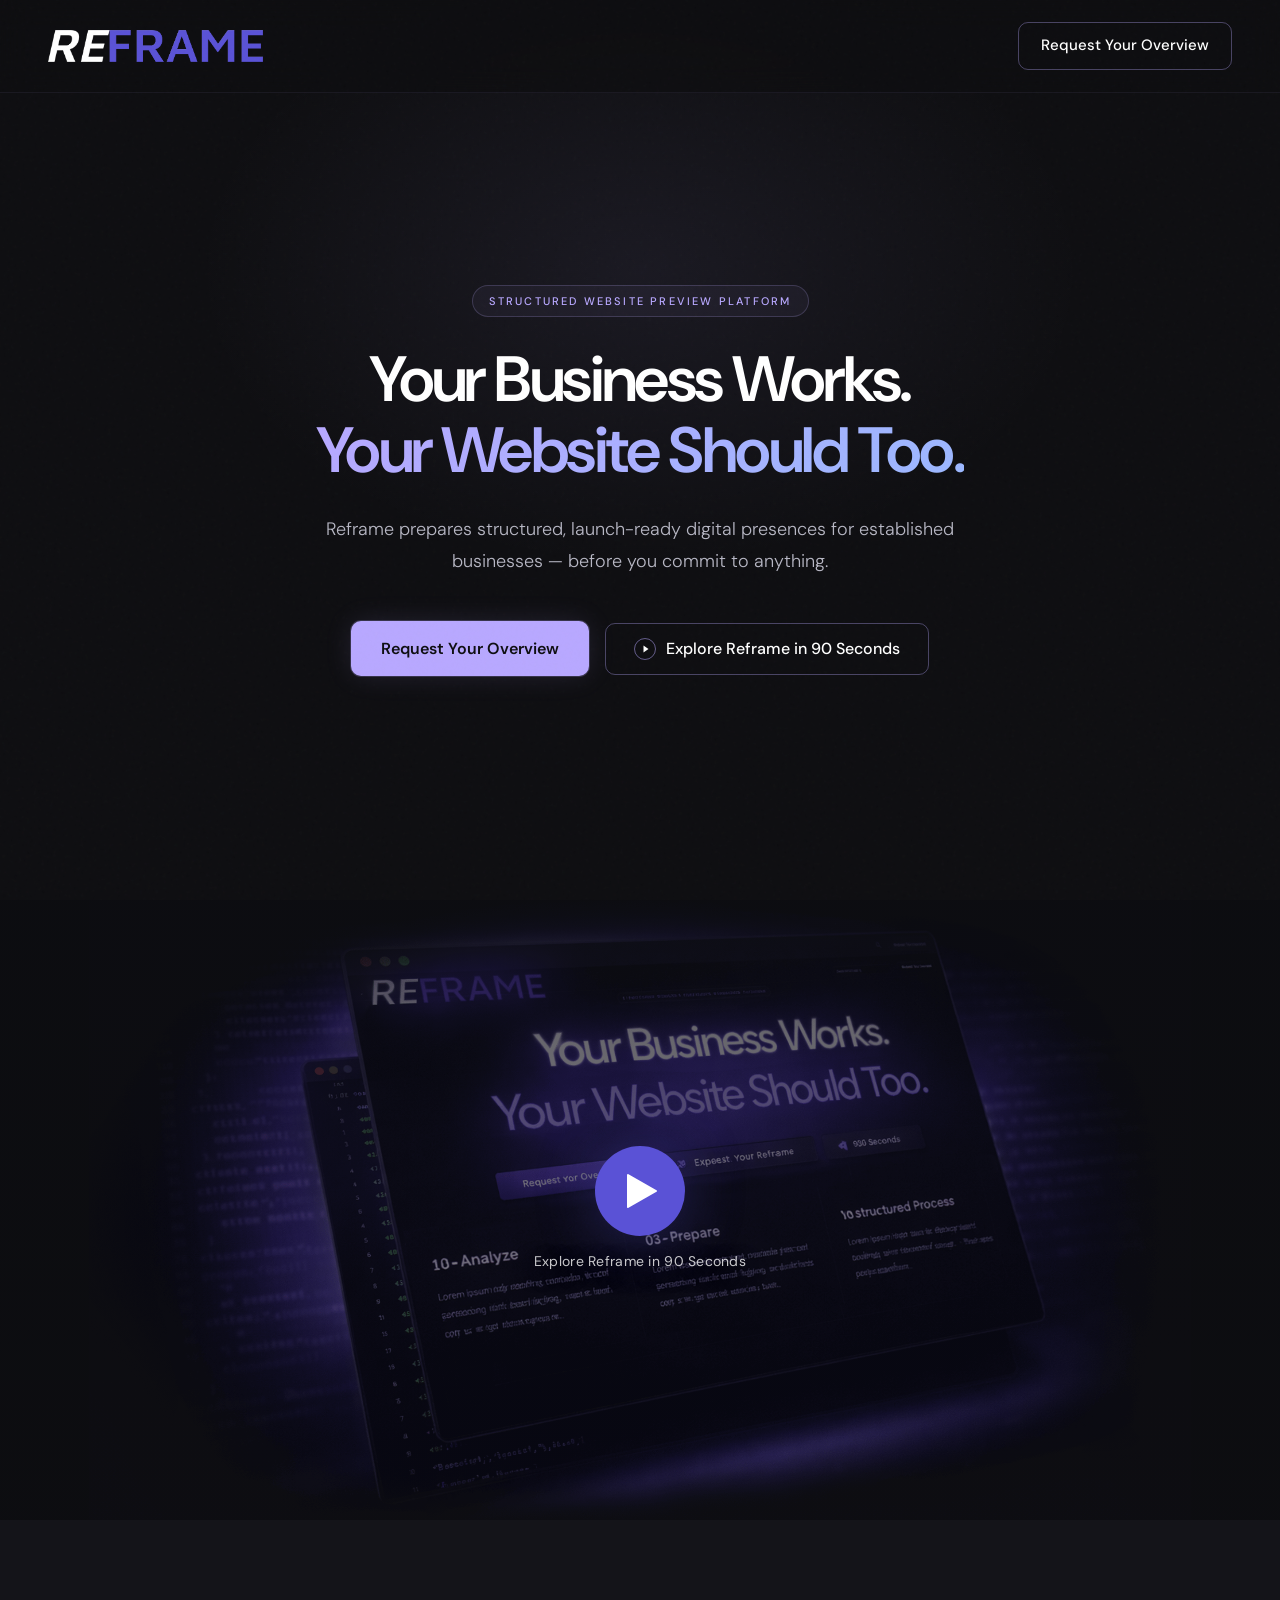
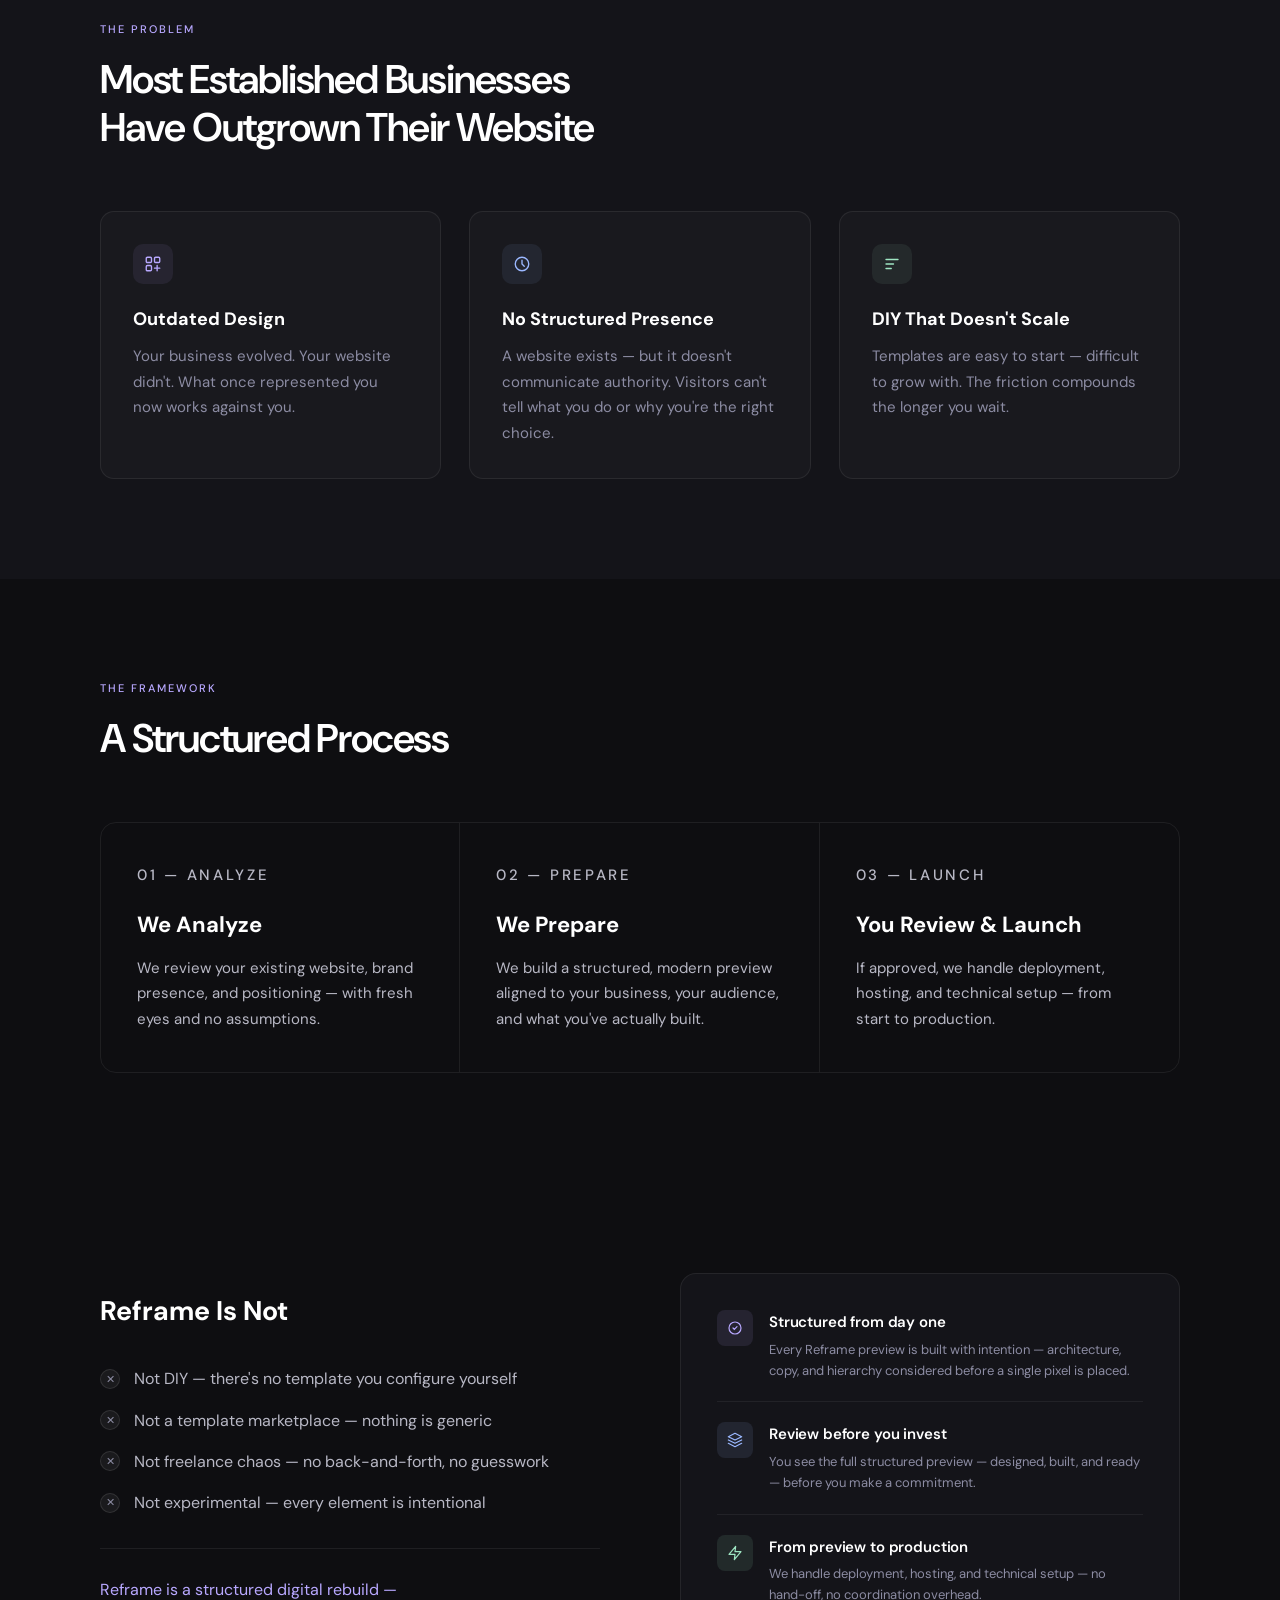
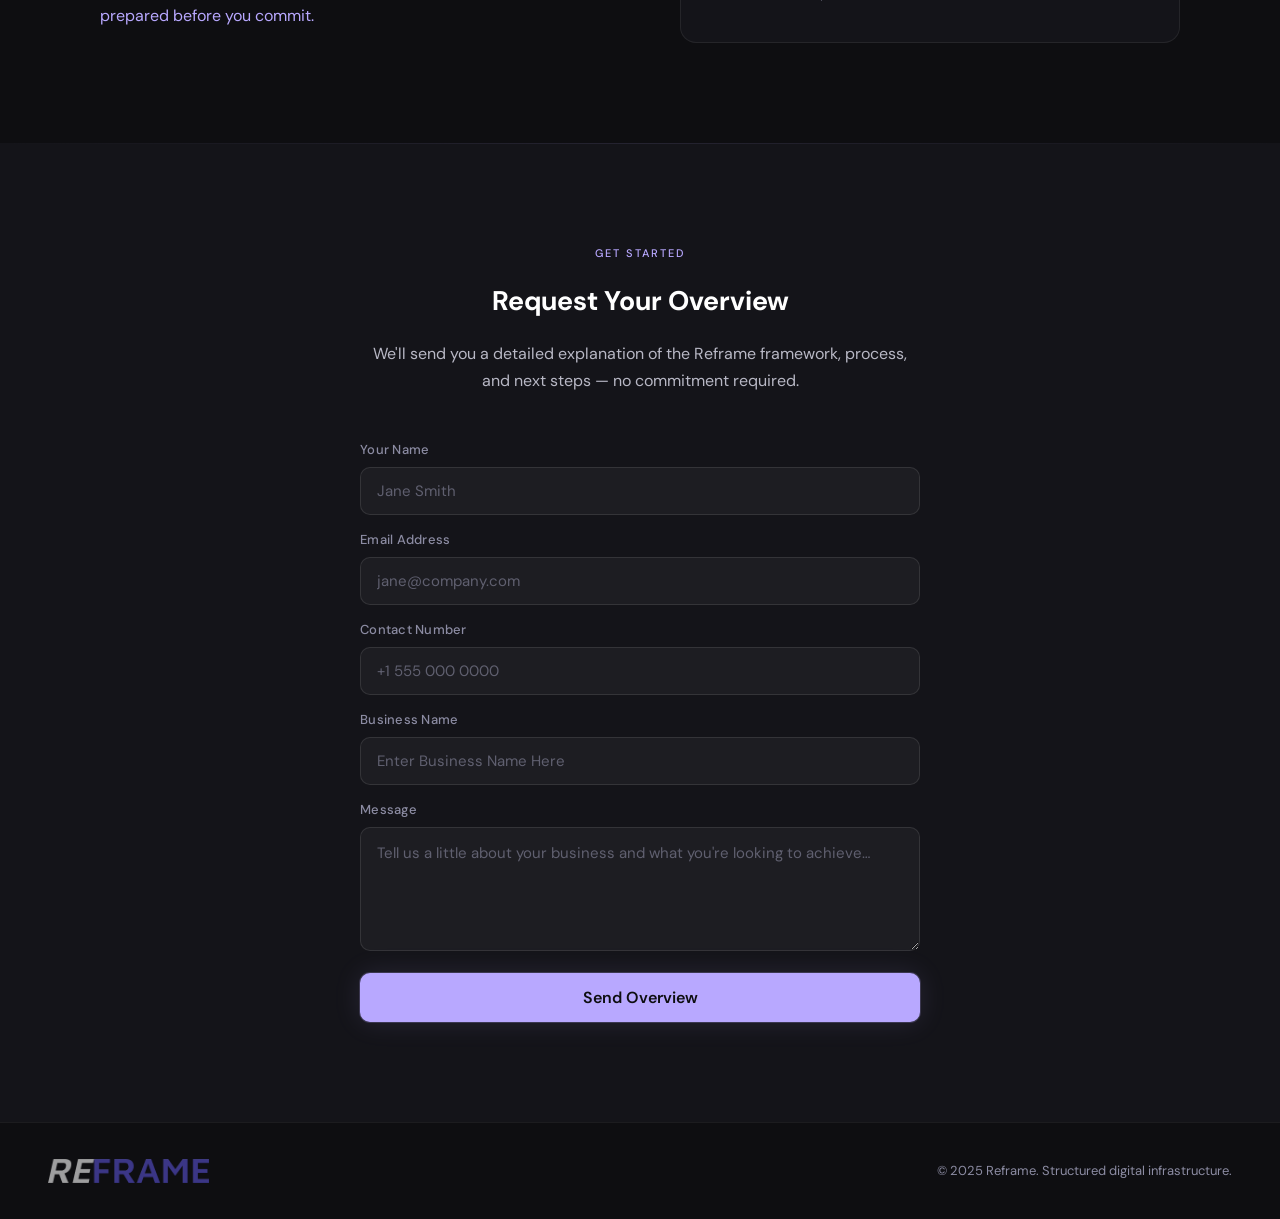
==== commit ecec9614: "Update index.html" ====
--- a/index.html
+++ b/index.html
@@ -310,256 +310,19 @@
     }
     .play-icon svg { margin-left: 2px; }
 
-    /* ─── HERO VISUAL (UI Windows) ─────────────────────*/
-    .hero-visual {
-      position: relative;
-      margin-top: 80px;
-      width: 100%;
-      max-width: 1000px;
-      height: 480px;
-      perspective: 1400px;
-    }
-
-    .hero-visual::before {
-      content: '';
-      position: absolute;
-      bottom: -40px;
-      left: 50%;
-      transform: translateX(-50%);
-      width: 70%;
-      height: 100px;
-      background: radial-gradient(ellipse, rgba(184,168,255,0.08) 0%, transparent 70%);
-      filter: blur(20px);
-      pointer-events: none;
-    }
-
-    .ui-window {
-      position: absolute;
-      border-radius: 14px;
-      background: #16161C;
-      border: 1px solid rgba(255,255,255,0.07);
-      box-shadow: 0 24px 80px rgba(0,0,0,0.55), 0 0 0 1px rgba(255,255,255,0.04);
-      overflow: hidden;
-      will-change: transform;
-    }
-
-    .ui-window-main {
-      width: 560px;
-      height: 380px;
-      top: 30px;
-      left: 50%;
-      transform: translateX(-50%);
-      z-index: 3;
-      animation: win-float-main 6s ease-in-out infinite;
-    }
-
-    .ui-window-mobile {
-      width: 180px;
-      height: 320px;
-      top: 60px;
-      right: 2%;
-      z-index: 2;
-      animation: win-float-mobile 6s ease-in-out infinite;
-      animation-delay: -2s;
-    }
-
-    .ui-window-cms {
-      width: 260px;
-      height: 220px;
-      top: 80px;
-      left: 3%;
-      z-index: 2;
-      animation: win-float-cms 6s ease-in-out infinite;
-      animation-delay: -4s;
-    }
-
-    @keyframes win-float-main {
-      0%, 100% { transform: translateX(-50%) translateY(0); }
-      50%       { transform: translateX(-50%) translateY(-10px); }
-    }
-    @keyframes win-float-mobile {
-      0%, 100% { transform: rotate(3deg) translateY(0); }
-      50%       { transform: rotate(3deg) translateY(-10px); }
-    }
-    @keyframes win-float-cms {
-      0%, 100% { transform: rotate(-2.5deg) translateY(0); }
-      50%       { transform: rotate(-2.5deg) translateY(-8px); }
-    }
-
-    .win-chrome {
-      display: flex;
-      align-items: center;
-      gap: 6px;
-      padding: 10px 14px;
-      background: rgba(255,255,255,0.04);
-      border-bottom: 1px solid rgba(255,255,255,0.06);
-      backdrop-filter: blur(8px);
-    }
-
-    .win-chrome-sm {
-      padding: 7px 10px;
-    }
-
-    .win-dot {
-      width: 10px;
-      height: 10px;
-      border-radius: 50%;
-    }
-    .win-dot-sm { width: 7px; height: 7px; }
-    .dot-red { background: #FF5F57; }
-    .dot-yel { background: #FFBD2E; }
-    .dot-grn { background: #28C840; }
-
-    .win-url {
-      flex: 1;
-      text-align: center;
-      font-size: 11px;
-      font-family: 'DM Mono', monospace;
-      color: var(--text-muted);
-      background: rgba(0,0,0,0.2);
-      border-radius: 4px;
-      padding: 3px 8px;
-      margin: 0 8px;
-    }
-
-    /* Mock desktop UI */
-    .mock-desktop {
-      height: calc(380px - 34px);
-      background: #0F0F14;
-      display: flex;
-      flex-direction: column;
-    }
-
-    .mock-topbar {
-      padding: 14px 20px;
-      display: flex;
-      align-items: center;
-      justify-content: space-between;
-      border-bottom: 1px solid rgba(255,255,255,0.05);
-    }
-
-    .mock-logo-bar   { width: 70px; height: 8px; background: rgba(184,168,255,0.4); border-radius: 4px; }
-    .mock-nav-items  { display: flex; gap: 16px; }
-    .mock-nav-item   { width: 40px; height: 6px; background: rgba(255,255,255,0.12); border-radius: 3px; }
-    .mock-cta-bar    { width: 70px; height: 24px; background: rgba(184,168,255,0.25); border-radius: 6px; }
-
-    .mock-hero-area  { padding: 28px 20px 20px; flex: 1; }
-
-    .mock-h1-line    { height: 18px; width: 75%; background: rgba(255,255,255,0.55); border-radius: 4px; margin-bottom: 10px; }
-    .mock-h1-line-2  { height: 18px; width: 55%; background: rgba(255,255,255,0.35); border-radius: 4px; margin-bottom: 18px; }
-
-    .mock-sub-lines  { margin-bottom: 22px; }
-    .mock-sub-line   { height: 8px; background: rgba(255,255,255,0.13); border-radius: 3px; margin-bottom: 7px; }
-    .mock-sub-line:last-child { width: 65%; }
-
-    .mock-buttons-row { display: flex; gap: 10px; }
-    .mock-btn        { height: 28px; width: 100px; border-radius: 6px; }
-    .mock-btn-fill   { background: rgba(184,168,255,0.4); }
-    .mock-btn-ghost  { background: transparent; border: 1px solid rgba(184,168,255,0.25); }
-
-    .mock-cards {
-      display: grid;
-      grid-template-columns: 1fr 1fr 1fr;
-      gap: 10px;
-      padding: 0 20px 20px;
-    }
-
-    .mock-card {
-      height: 60px;
-      background: rgba(255,255,255,0.04);
-      border: 1px solid rgba(255,255,255,0.07);
-      border-radius: 8px;
-      padding: 10px 12px;
-    }
-
-    .mock-card-dot   { width: 20px; height: 6px; background: rgba(184,168,255,0.3); border-radius: 3px; margin-bottom: 6px; }
-    .mock-card-dot-blue { background: rgba(155,184,255,0.3); }
-    .mock-card-dot-mint { background: rgba(159,230,195,0.3); }
-    .mock-card-lines { display: flex; flex-direction: column; gap: 5px; }
-    .mock-card-line  { height: 5px; background: rgba(255,255,255,0.1); border-radius: 2px; }
-    .mock-card-line:last-child { width: 70%; }
-
-    /* Mock mobile */
-    .mock-mobile {
-      height: calc(320px - 34px);
-      background: #0F0F14;
-      display: flex;
-      flex-direction: column;
-      padding: 12px 10px;
-      gap: 10px;
-    }
-
-    .mock-mob-bar    { height: 8px; width: 50%; background: rgba(184,168,255,0.3); border-radius: 4px; }
-    .mock-mob-hero   { background: rgba(255,255,255,0.04); border-radius: 8px; padding: 12px; flex: 1; }
-    .mock-mob-line   { height: 7px; background: rgba(255,255,255,0.3); border-radius: 3px; margin-bottom: 6px; }
-    .mock-mob-line:nth-child(2) { width: 80%; background: rgba(255,255,255,0.18); }
-    .mock-mob-line:nth-child(3) { width: 60%; background: rgba(255,255,255,0.12); }
-    .mock-mob-btn   { margin-top: 14px; height: 24px; width: 80%; background: rgba(184,168,255,0.35); border-radius: 5px; }
-    .mock-mob-cards { display: flex; flex-direction: column; gap: 6px; }
-    .mock-mob-card  { height: 36px; background: rgba(255,255,255,0.04); border: 1px solid rgba(255,255,255,0.07); border-radius: 6px; }
-
-    /* Mock CMS */
-    .mock-cms {
-      height: calc(220px - 34px);
-      background: #0C0C10;
-      display: flex;
-    }
-
-    .mock-cms-sidebar {
-      width: 44px;
-      background: rgba(255,255,255,0.03);
-      border-right: 1px solid rgba(255,255,255,0.06);
-      padding: 10px 0;
-      display: flex;
-      flex-direction: column;
-      align-items: center;
-      gap: 10px;
-    }
-
-    .cms-icon        { width: 20px; height: 20px; background: rgba(255,255,255,0.07); border-radius: 5px; }
-    .cms-icon-active { background: rgba(184,168,255,0.3); }
-
-    .mock-cms-main {
-      flex: 1;
-      padding: 12px;
-      display: flex;
-      flex-direction: column;
-      gap: 8px;
-    }
-
-    .cms-header-row   { display: flex; align-items: center; justify-content: space-between; }
-    .cms-title-bar    { width: 80px; height: 8px; background: rgba(255,255,255,0.35); border-radius: 3px; }
-    .cms-add-btn      { width: 50px; height: 18px; background: rgba(184,168,255,0.25); border-radius: 4px; }
-
-    .cms-row {
-      display: flex;
-      align-items: center;
-      gap: 6px;
-      padding: 6px 8px;
-      background: rgba(255,255,255,0.03);
-      border-radius: 5px;
-      border: 1px solid rgba(255,255,255,0.05);
-    }
-
-    .cms-row-dot     { width: 6px; height: 6px; border-radius: 50%; background: var(--accent-mint); flex-shrink: 0; }
-    .cms-row-dot-lav { background: var(--accent-lav); }
-    .cms-row-dot-dim { background: rgba(255,255,255,0.15); }
-    .cms-row-label   { flex: 1; height: 6px; background: rgba(255,255,255,0.15); border-radius: 3px; }
-    .cms-row-label-sm { width: 50%; flex: none; }
-    .cms-row-label-xs { width: 60%; flex: none; }
-    .cms-row-badge   { width: 30px; height: 12px; background: rgba(155,184,255,0.2); border-radius: 3px; flex-shrink: 0; }
-    .cms-row-badge-lav { background: rgba(184,168,255,0.2); }
-
     /* ─── DEMO BANNER (replaces video preview) ─────────*/
     .demo-banner {
       position: relative;
       width: 100%;
-      height: 520px;
-      background: linear-gradient(180deg, rgba(11,12,16,0.6) 0%, rgba(11,12,16,0.4) 100%),
-                  url('assets/demo-stack.png') center center / cover no-repeat;
-      display: flex;
+      height: min(70vh, 620px);
+      background:
+        linear-gradient(180deg, rgba(11,12,16,0.65) 0%, rgba(11,12,16,0.45) 100%),
+        url('assets/demo-stack.png') center center / contain no-repeat;
+      display: flex;
+      flex-direction: column;
       align-items: center;
       justify-content: center;
+      gap: 14px;
       cursor: pointer;
       transition: transform 0.3s ease;
     }
@@ -590,6 +353,14 @@
 
     .demo-play-btn svg {
       margin-left: 4px;
+    }
+
+    .demo-caption {
+      font-size: 14px;
+      letter-spacing: 0.02em;
+      color: rgba(255,255,255,0.78);
+      text-align: center;
+      text-shadow: 0 6px 22px rgba(0,0,0,0.55);
     }
 
     /* ─── SECTION BASE ──────────────────────────────────*/
@@ -1057,38 +828,17 @@
 
     /* ─── RESPONSIVE ────────────────────────────────────*/
     @media (max-width: 1024px) {
-      .process-blocks {
-        grid-template-columns: 1fr;
-      }
-
-      .process-block {
-        border-right: none;
-        border-bottom: 1px solid rgba(255,255,255,0.07);
-      }
-
-      .process-block:last-child {
-        border-bottom: none;
-      }
+      .process-blocks { grid-template-columns: 1fr; }
+      .process-block { border-right: none; border-bottom: 1px solid rgba(255,255,255,0.07); }
+      .process-block:last-child { border-bottom: none; }
     }
 
     @media (max-width: 900px) {
       nav { padding: 18px 24px; }
       section { padding: 72px 24px; }
-
-      .hero-visual { height: 320px; }
-
-      .ui-window-main   { width: 380px; height: 260px; }
-      .ui-window-mobile { display: none; }
-      .ui-window-cms    { display: none; }
-
-      .mock-desktop { height: calc(260px - 34px); }
-      .mock-cards   { display: none; }
-
-      .notlist-wrapper  { grid-template-columns: 1fr; gap: 48px; }
-      .notlist-right    { display: none; }
-
+      .notlist-wrapper { grid-template-columns: 1fr; gap: 48px; }
+      .notlist-right { display: none; }
       footer { flex-direction: column; gap: 12px; text-align: center; }
-
       .demo-banner { height: 420px; }
       .demo-play-btn { width: 78px; height: 78px; }
     }
@@ -1096,16 +846,13 @@
     @media (max-width: 600px) {
       .hero-buttons { flex-direction: column; width: 100%; }
       .btn-primary, .btn-secondary { width: 100%; justify-content: center; }
-
-      .hero-visual { display: none; }
-
       footer { padding: 28px 24px; }
-
       .demo-banner { height: 320px; }
       .demo-play-btn { width: 68px; height: 68px; }
     }
   </style>
 </head>
+
 <body>
 
   <!-- ─────────────────────────────────────── NAVIGATION -->
@@ -1145,141 +892,17 @@
         </button>
       </div>
 
-      <!-- ── Floating UI Windows ── -->
-      <div class="hero-visual" id="heroVisual">
-
-        <!-- Window 1: Desktop site mockup -->
-        <div class="ui-window ui-window-main" aria-hidden="true">
-          <div class="win-chrome">
-            <div class="win-dot dot-red"></div>
-            <div class="win-dot dot-yel"></div>
-            <div class="win-dot dot-grn"></div>
-            <div class="win-url">YourBusinessDomain.co.za</div>
-          </div>
-          <div class="mock-desktop">
-            <div class="mock-topbar">
-              <div class="mock-logo-bar"></div>
-              <div class="mock-nav-items">
-                <div class="mock-nav-item"></div>
-                <div class="mock-nav-item"></div>
-                <div class="mock-nav-item" style="width:30px"></div>
-              </div>
-              <div class="mock-cta-bar"></div>
-            </div>
-            <div class="mock-hero-area">
-              <div class="mock-h1-line"></div>
-              <div class="mock-h1-line-2"></div>
-              <div class="mock-sub-lines">
-                <div class="mock-sub-line"></div>
-                <div class="mock-sub-line"></div>
-                <div class="mock-sub-line"></div>
-              </div>
-              <div class="mock-buttons-row">
-                <div class="mock-btn mock-btn-fill"></div>
-                <div class="mock-btn mock-btn-ghost"></div>
-              </div>
-            </div>
-            <div class="mock-cards">
-              <div class="mock-card">
-                <div class="mock-card-dot"></div>
-                <div class="mock-card-lines">
-                  <div class="mock-card-line"></div>
-                  <div class="mock-card-line"></div>
-                </div>
-              </div>
-              <div class="mock-card">
-                <div class="mock-card-dot mock-card-dot-blue"></div>
-                <div class="mock-card-lines">
-                  <div class="mock-card-line"></div>
-                  <div class="mock-card-line"></div>
-                </div>
-              </div>
-              <div class="mock-card">
-                <div class="mock-card-dot mock-card-dot-mint"></div>
-                <div class="mock-card-lines">
-                  <div class="mock-card-line"></div>
-                  <div class="mock-card-line"></div>
-                </div>
-              </div>
-            </div>
-          </div>
-        </div>
-
-        <!-- Window 2: Mobile mockup -->
-        <div class="ui-window ui-window-mobile" aria-hidden="true">
-          <div class="win-chrome win-chrome-sm">
-            <div class="win-dot dot-red win-dot-sm"></div>
-            <div class="win-dot dot-yel win-dot-sm"></div>
-            <div class="win-dot dot-grn win-dot-sm"></div>
-            <div class="win-url" style="font-size:9px">mobile</div>
-          </div>
-          <div class="mock-mobile">
-            <div class="mock-mob-bar"></div>
-            <div class="mock-mob-hero">
-              <div class="mock-mob-line"></div>
-              <div class="mock-mob-line"></div>
-              <div class="mock-mob-line"></div>
-              <div class="mock-mob-btn"></div>
-            </div>
-            <div class="mock-mob-cards">
-              <div class="mock-mob-card"></div>
-              <div class="mock-mob-card"></div>
-              <div class="mock-mob-card"></div>
-            </div>
-          </div>
-        </div>
-
-        <!-- Window 3: CMS dashboard -->
-        <div class="ui-window ui-window-cms" aria-hidden="true">
-          <div class="win-chrome win-chrome-sm">
-            <div class="win-dot dot-red win-dot-sm"></div>
-            <div class="win-dot dot-yel win-dot-sm"></div>
-            <div class="win-dot dot-grn win-dot-sm"></div>
-            <div class="win-url" style="font-size:9px">cms.reframe</div>
-          </div>
-          <div class="mock-cms">
-            <div class="mock-cms-sidebar">
-              <div class="cms-icon cms-icon-active"></div>
-              <div class="cms-icon"></div>
-              <div class="cms-icon"></div>
-              <div class="cms-icon"></div>
-            </div>
-            <div class="mock-cms-main">
-              <div class="cms-header-row">
-                <div class="cms-title-bar"></div>
-                <div class="cms-add-btn"></div>
-              </div>
-              <div class="cms-row">
-                <div class="cms-row-dot"></div>
-                <div class="cms-row-label"></div>
-                <div class="cms-row-badge"></div>
-              </div>
-              <div class="cms-row">
-                <div class="cms-row-dot cms-row-dot-lav"></div>
-                <div class="cms-row-label cms-row-label-sm"></div>
-                <div class="cms-row-badge cms-row-badge-lav"></div>
-              </div>
-              <div class="cms-row">
-                <div class="cms-row-dot cms-row-dot-dim"></div>
-                <div class="cms-row-label cms-row-label-xs"></div>
-                <div class="cms-row-badge"></div>
-              </div>
-            </div>
-          </div>
-        </div>
-
-      </div><!-- /.hero-visual -->
-
     </div><!-- /.hero-inner -->
   </section>
 
   <!-- ─────────────────────────────────────── DEMO BANNER -->
   <section class="demo-banner" id="demoBanner" aria-label="Video preview">
-    <button class="demo-play-btn" id="demoPlayBtn" aria-label="Play demo video">
+    <button class="demo-play-btn" id="demoPlayBtn" aria-label="Play demo video" type="button">
       <svg width="32" height="36" viewBox="0 0 32 36" fill="none" aria-hidden="true">
         <path d="M2 2L30 18L2 34V2Z" fill="currentColor" stroke="currentColor" stroke-width="2" stroke-linejoin="round"/>
       </svg>
     </button>
+    <div class="demo-caption">Explore Reframe in 90 Seconds</div>
   </section>
 
   <!-- ─────────────────────────────────────── PROBLEM -->
@@ -1370,22 +993,10 @@
         <div class="notlist-left reveal">
           <h2>Reframe Is Not</h2>
           <ul class="notlist">
-            <li>
-              <div class="notlist-x" aria-hidden="true">✕</div>
-              Not DIY — there's no template you configure yourself
-            </li>
-            <li>
-              <div class="notlist-x" aria-hidden="true">✕</div>
-              Not a template marketplace — nothing is generic
-            </li>
-            <li>
-              <div class="notlist-x" aria-hidden="true">✕</div>
-              Not freelance chaos — no back-and-forth, no guesswork
-            </li>
-            <li>
-              <div class="notlist-x" aria-hidden="true">✕</div>
-              Not experimental — every element is intentional
-            </li>
+            <li><div class="notlist-x" aria-hidden="true">✕</div>Not DIY — there's no template you configure yourself</li>
+            <li><div class="notlist-x" aria-hidden="true">✕</div>Not a template marketplace — nothing is generic</li>
+            <li><div class="notlist-x" aria-hidden="true">✕</div>Not freelance chaos — no back-and-forth, no guesswork</li>
+            <li><div class="notlist-x" aria-hidden="true">✕</div>Not experimental — every element is intentional</li>
           </ul>
           <p class="notlist-tagline">
             Reframe is a structured digital rebuild —<br/>prepared before you commit.
@@ -1458,69 +1069,30 @@
 
             <div class="form-field">
               <label class="form-label" for="name">Your Name</label>
-              <input
-                class="form-input"
-                type="text"
-                id="name"
-                name="name"
-                placeholder="Jane Smith"
-                required
-                autocomplete="name"
-              />
+              <input class="form-input" type="text" id="name" name="name" placeholder="Jane Smith" required autocomplete="name" />
             </div>
 
             <div class="form-field">
               <label class="form-label" for="email">Email Address</label>
-              <input
-                class="form-input"
-                type="email"
-                id="email"
-                name="email"
-                placeholder="jane@company.com"
-                required
-                autocomplete="email"
-              />
+              <input class="form-input" type="email" id="email" name="email" placeholder="jane@company.com" required autocomplete="email" />
             </div>
 
             <div class="form-field">
               <label class="form-label" for="phone">Contact Number</label>
-              <input
-                class="form-input"
-                type="tel"
-                id="phone"
-                name="phone"
-                placeholder="+1 555 000 0000"
-                autocomplete="tel"
-              />
+              <input class="form-input" type="tel" id="phone" name="phone" placeholder="+1 555 000 0000" autocomplete="tel" />
             </div>
 
             <div class="form-field">
               <label class="form-label" for="business">Business Name</label>
-              <input
-                class="form-input"
-                type="text"
-                id="business"
-                name="business"
-                placeholder="Enter Business Name Here"
-                required
-                autocomplete="organization"
-              />
+              <input class="form-input" type="text" id="business" name="business" placeholder="Enter Business Name Here" required autocomplete="organization" />
             </div>
 
             <div class="form-field">
               <label class="form-label" for="message">Message</label>
-              <textarea
-                class="form-input form-textarea"
-                id="message"
-                name="message"
-                placeholder="Tell us a little about your business and what you're looking to achieve…"
-                rows="4"
-              ></textarea>
+              <textarea class="form-input form-textarea" id="message" name="message" placeholder="Tell us a little about your business and what you're looking to achieve…" rows="4"></textarea>
             </div>
 
-            <button type="submit" class="btn-primary form-submit">
-              Send Overview
-            </button>
+            <button type="submit" class="btn-primary form-submit">Send Overview</button>
           </form>
 
           <div class="form-success" id="formSuccess" role="status" aria-live="polite">
@@ -1541,13 +1113,7 @@
   </footer>
 
   <!-- ─────────────────────────────────────── VIDEO MODAL -->
-  <div
-    class="modal-overlay"
-    id="videoModal"
-    role="dialog"
-    aria-modal="true"
-    aria-labelledby="modalTitle"
-  >
+  <div class="modal-overlay" id="videoModal" role="dialog" aria-modal="true" aria-labelledby="modalTitle">
     <div class="modal-box">
       <div class="modal-header">
         <span class="modal-title" id="modalTitle">Explore Reframe in 90 Seconds</span>
@@ -1558,12 +1124,7 @@
         </button>
       </div>
       <div class="modal-video-area">
-        <video
-          controls
-          preload="metadata"
-          playsinline
-          id="modalVideo"
-        >
+        <video controls preload="metadata" playsinline id="modalVideo">
           <source src="assets/reframe-overview.mp4" type="video/mp4">
           Your browser does not support HTML5 video.
         </video>
@@ -1577,21 +1138,25 @@
       'use strict';
 
       // ── MODAL CONTROLLER ────────────────────────────────
-
-      const openBtn       = document.getElementById('openModal');
-      const demoPlayBtn   = document.getElementById('demoPlayBtn');
-      const closeBtn      = document.getElementById('closeModal');
-      const modal         = document.getElementById('videoModal');
-      const modalVideo    = document.getElementById('modalVideo');
+      const openBtn     = document.getElementById('openModal');
+      const demoPlayBtn = document.getElementById('demoPlayBtn');
+      const demoBanner  = document.getElementById('demoBanner');
+      const closeBtn    = document.getElementById('closeModal');
+      const modal       = document.getElementById('videoModal');
+      const modalVideo  = document.getElementById('modalVideo');
 
       function openVideoModal() {
+        if (!modal || !modalVideo) return;
         modal.classList.add('open');
         document.body.style.overflow = 'hidden';
         modalVideo.currentTime = 0;
-        modalVideo.play().catch(err => console.warn('Video autoplay blocked:', err));
+        modalVideo.play().catch(function(err) {
+          console.warn('Video autoplay blocked:', err);
+        });
       }
 
       function closeVideoModal() {
+        if (!modal || !modalVideo) return;
         modal.classList.remove('open');
         document.body.style.overflow = '';
         modalVideo.pause();
@@ -1600,6 +1165,15 @@
 
       if (openBtn) openBtn.addEventListener('click', openVideoModal);
       if (demoPlayBtn) demoPlayBtn.addEventListener('click', openVideoModal);
+
+      // Make entire demo banner clickable (but avoid double-trigger when button is clicked)
+      if (demoBanner) {
+        demoBanner.addEventListener('click', function(e) {
+          if (e.target && e.target.closest && e.target.closest('#demoPlayBtn')) return;
+          openVideoModal();
+        });
+      }
+
       if (closeBtn) closeBtn.addEventListener('click', closeVideoModal);
 
       if (modal) {
@@ -1615,7 +1189,6 @@
       });
 
       // ── SCROLL REVEAL ───────────────────────────────────
-
       const reveals = document.querySelectorAll('.reveal');
       const observer = new IntersectionObserver(function(entries) {
         entries.forEach(function(entry) {
@@ -1626,33 +1199,9 @@
         });
       }, { threshold: 0.12 });
 
-      reveals.forEach(function(el) {
-        observer.observe(el);
-      });
-
-      document.querySelectorAll('.hero .reveal').forEach(function(el) {
-        el.classList.add('visible');
-      });
-
-      // ── HERO PARALLAX ───────────────────────────────────
-
-      const heroVisual = document.getElementById('heroVisual');
-      if (heroVisual) {
-        document.addEventListener('mousemove', function(e) {
-          const cx = window.innerWidth / 2;
-          const cy = window.innerHeight / 2;
-          const dx = (e.clientX - cx) / cx;
-          const dy = (e.clientY - cy) / cy;
-          heroVisual.style.transform = 'translate(' + (dx * -6) + 'px, ' + (dy * -4) + 'px)';
-        });
-
-        document.addEventListener('mouseleave', function() {
-          heroVisual.style.transform = 'translate(0, 0)';
-        });
-      }
+      reveals.forEach(function(el) { observer.observe(el); });
 
       // ── FORM SUBMISSION ─────────────────────────────────
-
       const form    = document.getElementById('overviewForm');
       const success = document.getElementById('formSuccess');
 
@@ -1680,7 +1229,7 @@
             } else {
               const json = await response.json();
               if (json.errors) {
-                alert('There was a problem: ' + json.errors.map(function(e){ return e.message; }).join(', '));
+                alert('There was a problem: ' + json.errors.map(function(er){ return er.message; }).join(', '));
                 if (submitBtn) {
                   submitBtn.textContent = 'Send Overview';
                   submitBtn.disabled = false;
@@ -1701,7 +1250,6 @@
       }
 
       // ── SMOOTH SCROLL ───────────────────────────────────
-
       document.querySelectorAll('a[href^="#"]').forEach(function(link) {
         link.addEventListener('click', function(e) {
           const target = document.querySelector(link.getAttribute('href'));
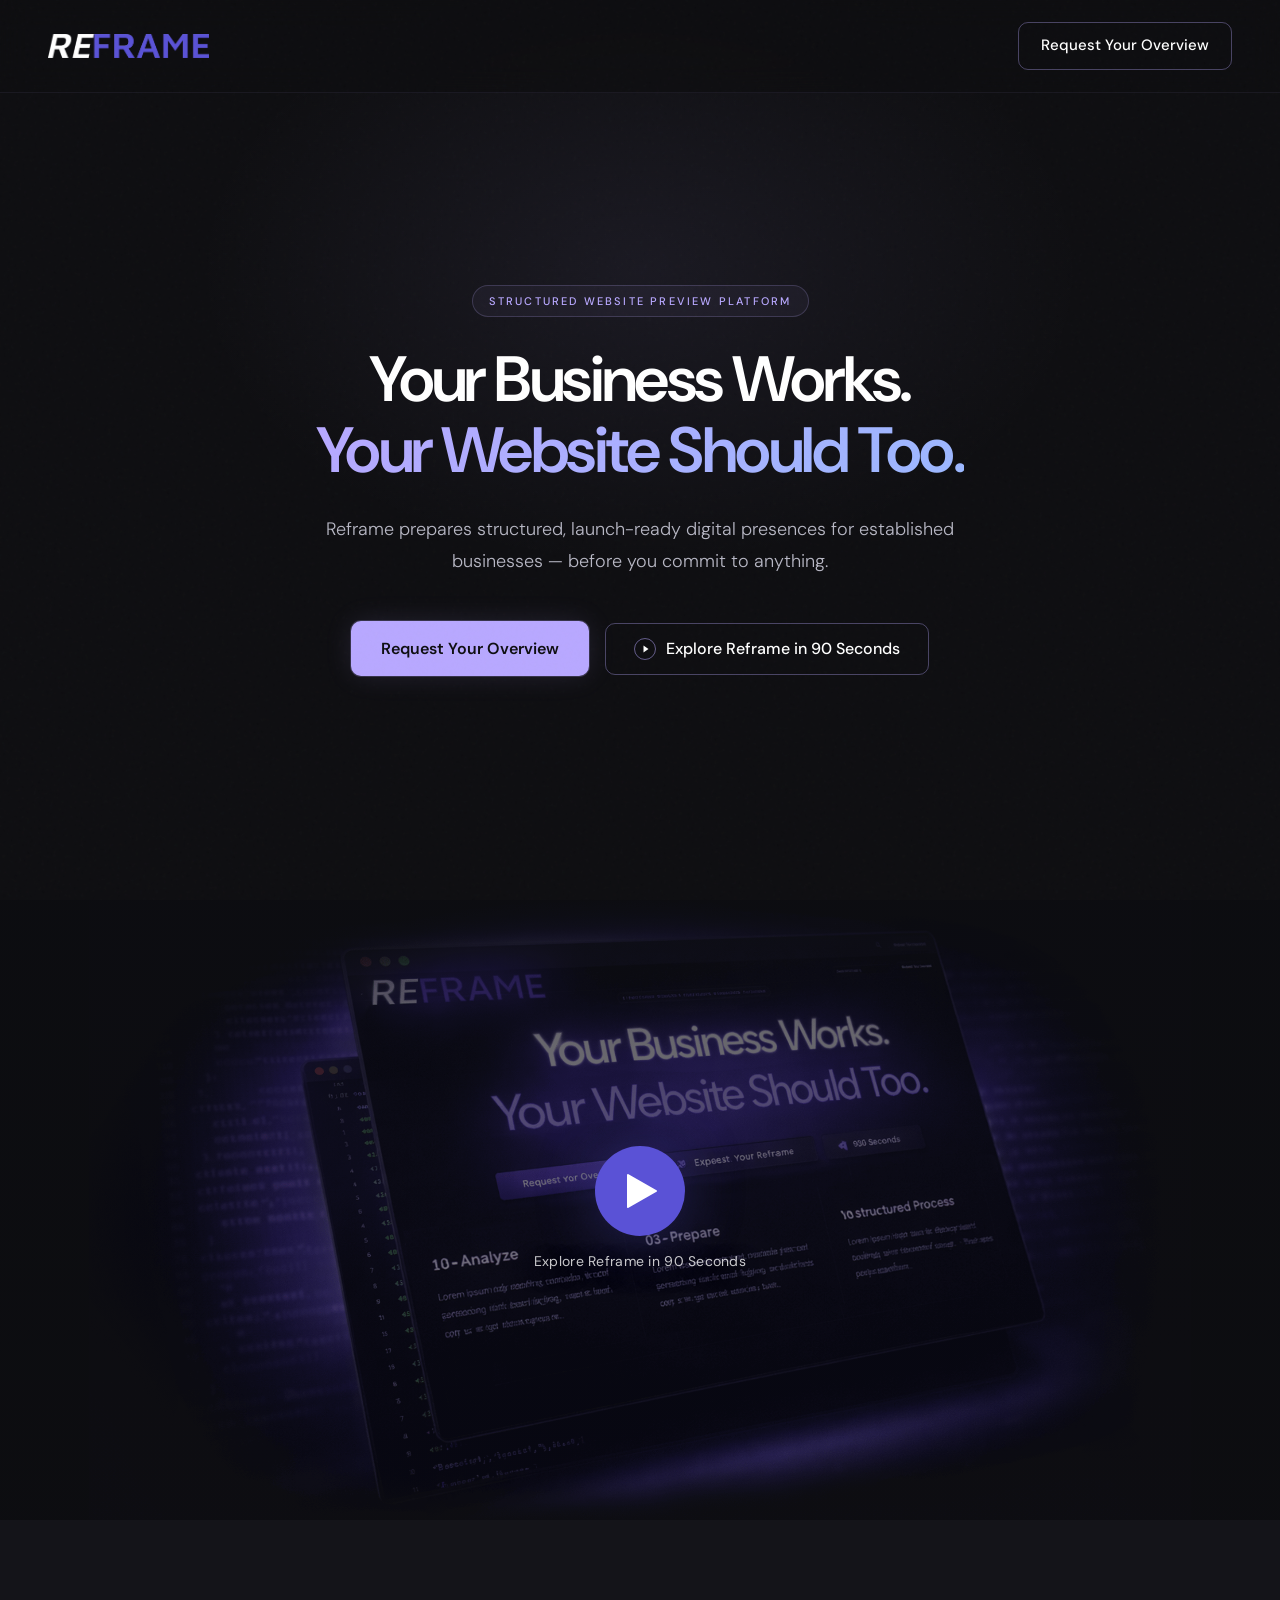
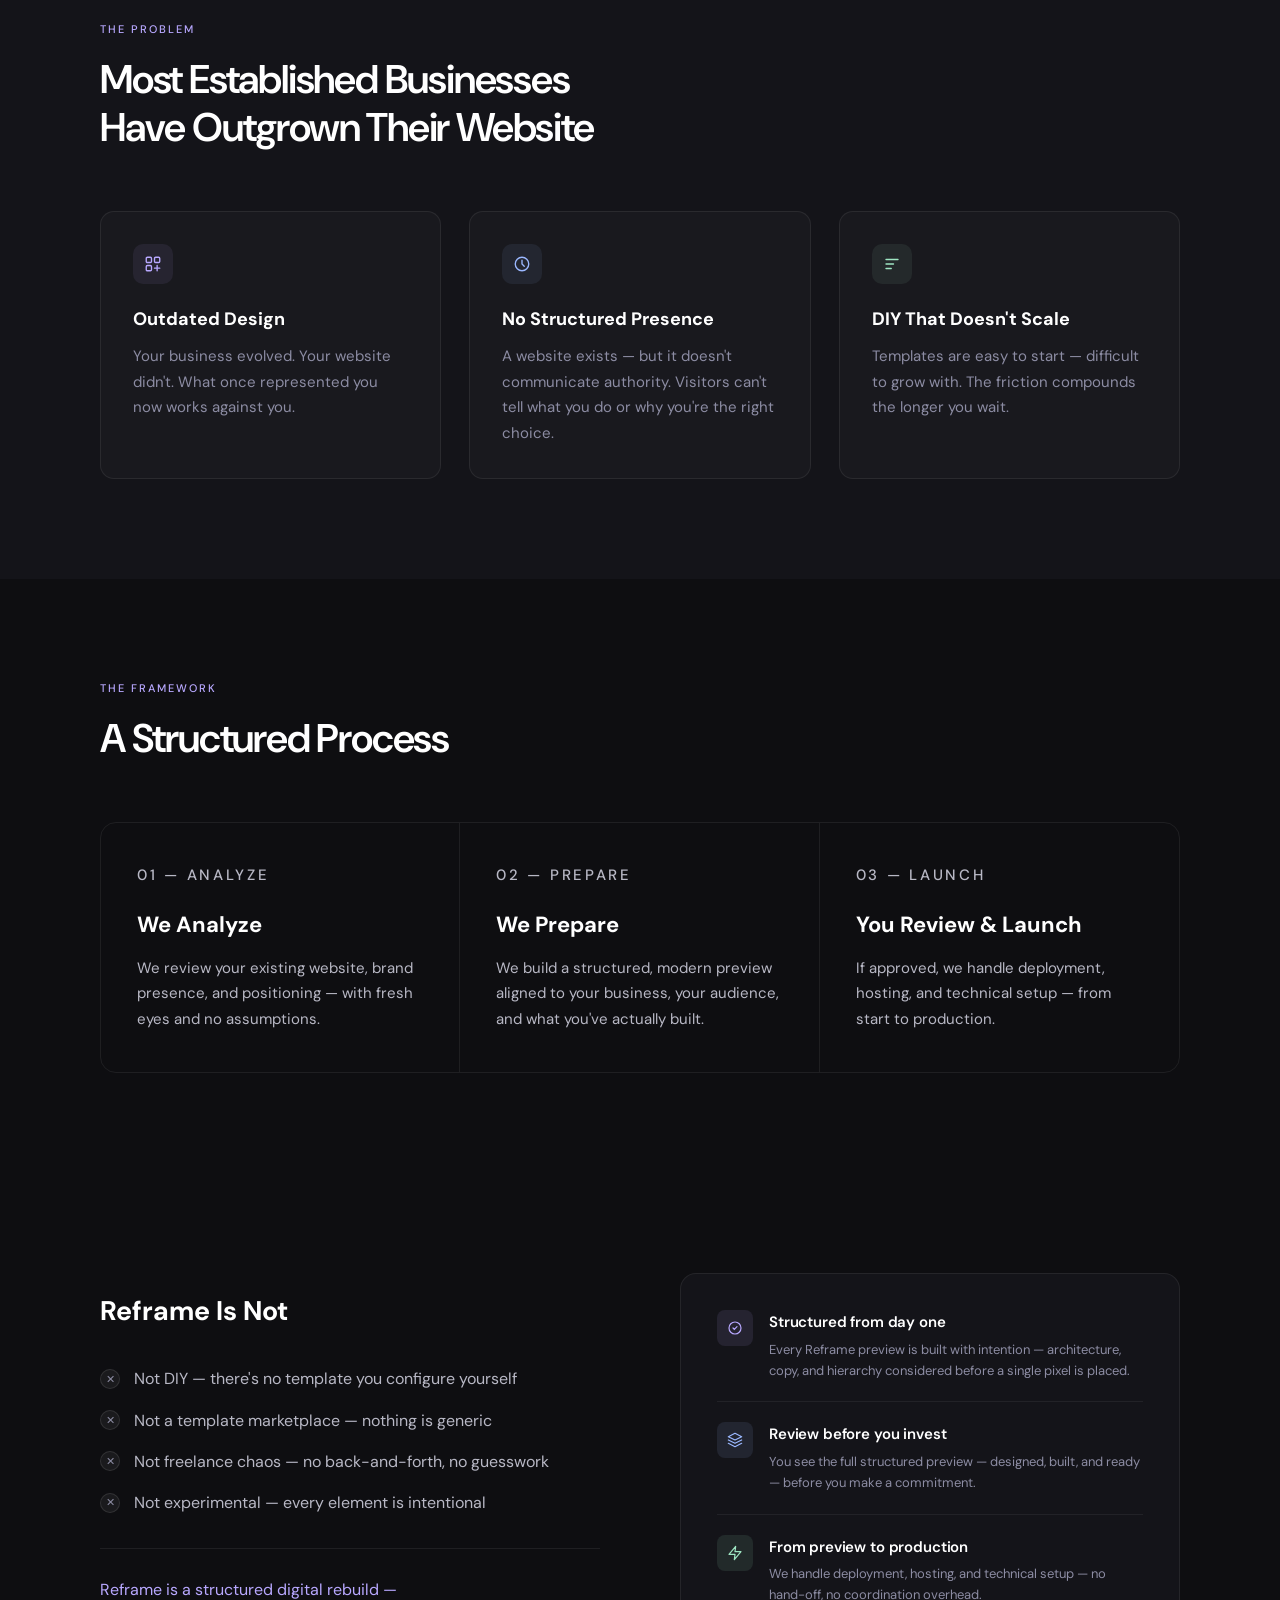
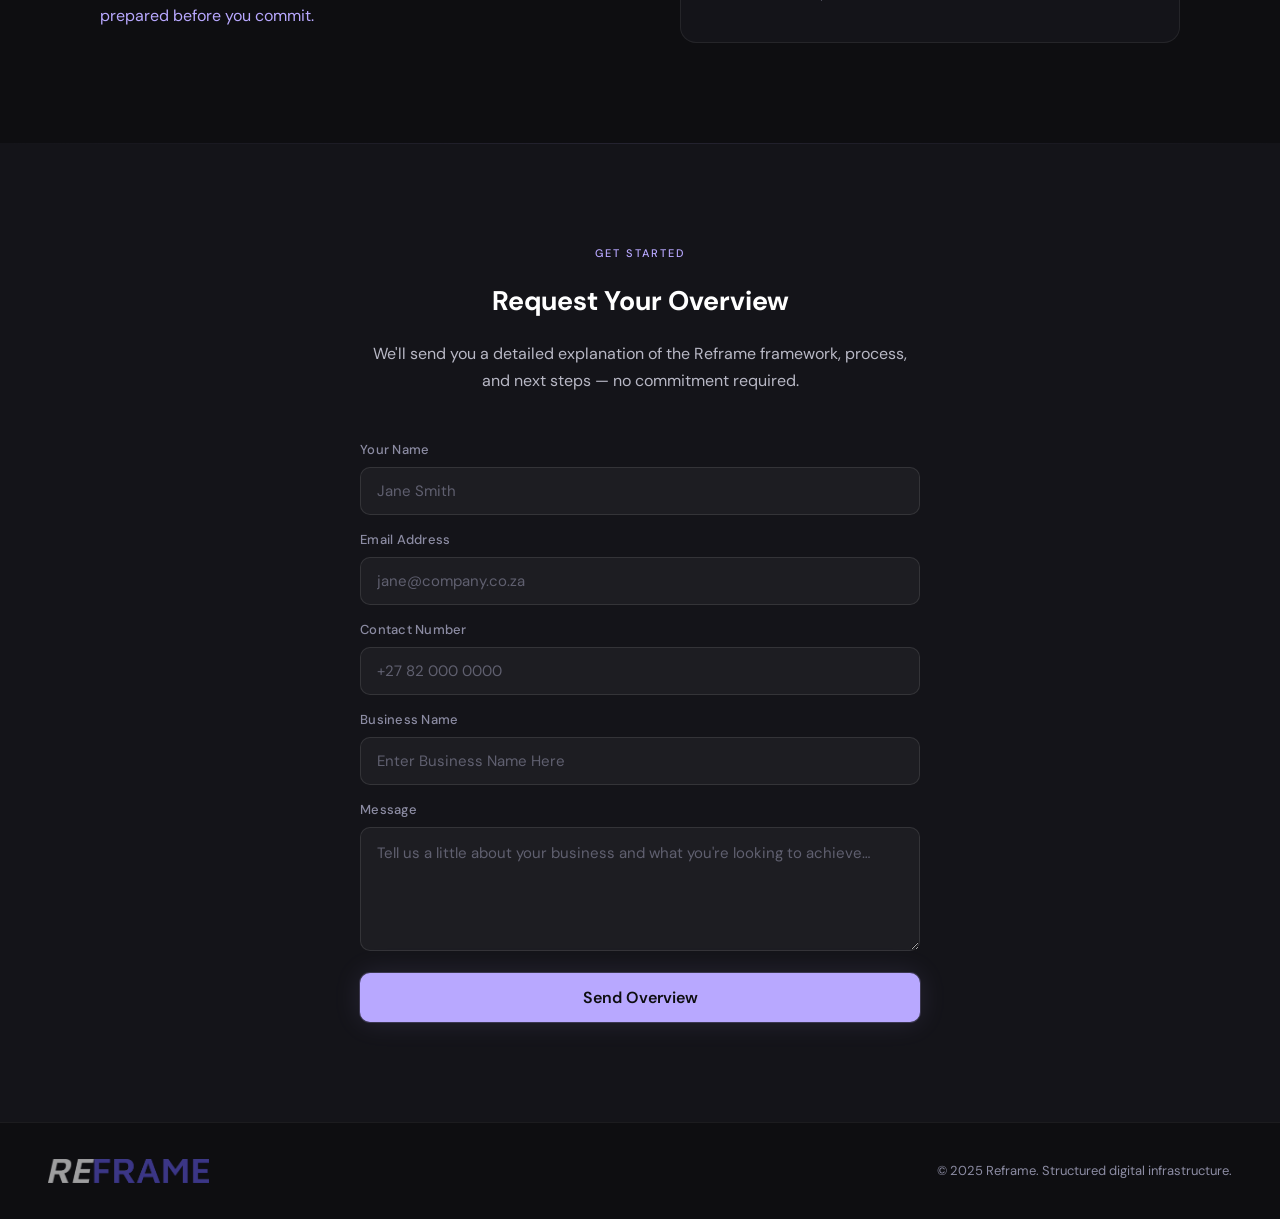
==== commit f6811bce: "Update index.html" ====
--- a/index.html
+++ b/index.html
@@ -133,7 +133,7 @@
       text-decoration: none;
     }
     .nav-logo img {
-      height: 32px;
+      height: 24px;
       width: auto;
       display: block;
     }
@@ -843,13 +843,44 @@
       .demo-play-btn { width: 78px; height: 78px; }
     }
 
-    @media (max-width: 600px) {
-      .hero-buttons { flex-direction: column; width: 100%; }
-      .btn-primary, .btn-secondary { width: 100%; justify-content: center; }
-      footer { padding: 28px 24px; }
-      .demo-banner { height: 320px; }
-      .demo-play-btn { width: 68px; height: 68px; }
-    }
+@media (max-width: 600px) {
+  /* NAV: tighten spacing */
+  nav {
+    padding: 14px 16px;            /* was 18/24 */
+    gap: 12px;
+  }
+
+  /* LOGO: smaller on mobile */
+  .nav-logo img {
+    height: 22px;                  /* was 32px */
+    max-width: 150px;              /* prevents it from dominating */
+  }
+
+  /* CTA: prevent wrapping + reduce size */
+  .nav-cta {
+    white-space: nowrap;           /* stops “Request / Your / Overview” stacking */
+    padding: 8px 12px;             /* smaller */
+    font-size: 13px;               /* smaller */
+    border-radius: 10px;
+    line-height: 1;
+  }
+
+  /* Optional: if you want it even smaller on very narrow screens */
+  @media (max-width: 380px) {
+    .nav-logo img { height: 20px; max-width: 130px; }
+    .nav-cta { padding: 7px 10px; font-size: 12px; }
+  }
+
+  /* Your existing mobile hero button stacking is fine */
+  .hero-buttons { flex-direction: column; width: 100%; }
+  .btn-primary, .btn-secondary { width: 100%; justify-content: center; }
+
+  footer { padding: 28px 24px; }
+
+  .demo-banner { height: 320px; }
+  .demo-play-btn { width: 68px; height: 68px; }
+}
+
   </style>
 </head>
 
@@ -1074,12 +1105,12 @@
 
             <div class="form-field">
               <label class="form-label" for="email">Email Address</label>
-              <input class="form-input" type="email" id="email" name="email" placeholder="jane@company.com" required autocomplete="email" />
+              <input class="form-input" type="email" id="email" name="email" placeholder="jane@company.co.za" required autocomplete="email" />
             </div>
 
             <div class="form-field">
               <label class="form-label" for="phone">Contact Number</label>
-              <input class="form-input" type="tel" id="phone" name="phone" placeholder="+1 555 000 0000" autocomplete="tel" />
+              <input class="form-input" type="tel" id="phone" name="phone" placeholder="+27 82 000 0000" autocomplete="tel" />
             </div>
 
             <div class="form-field">
